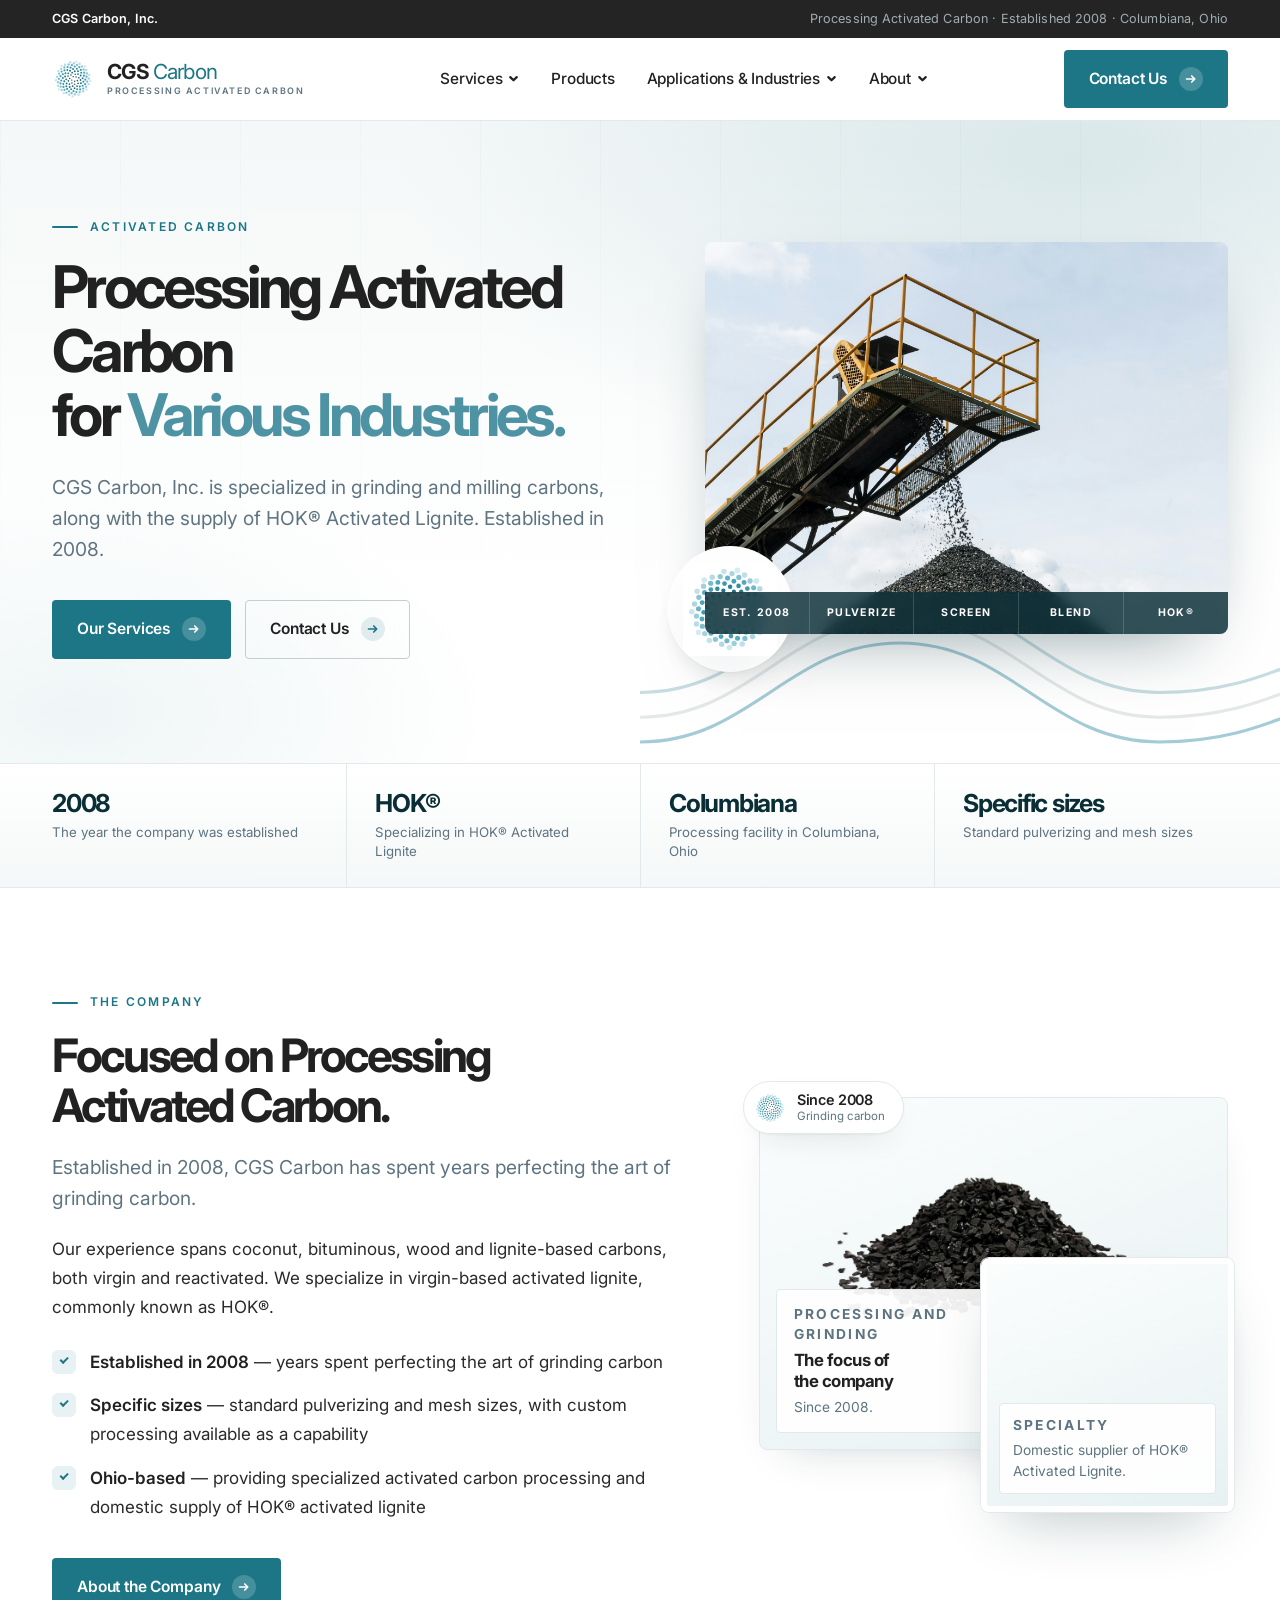
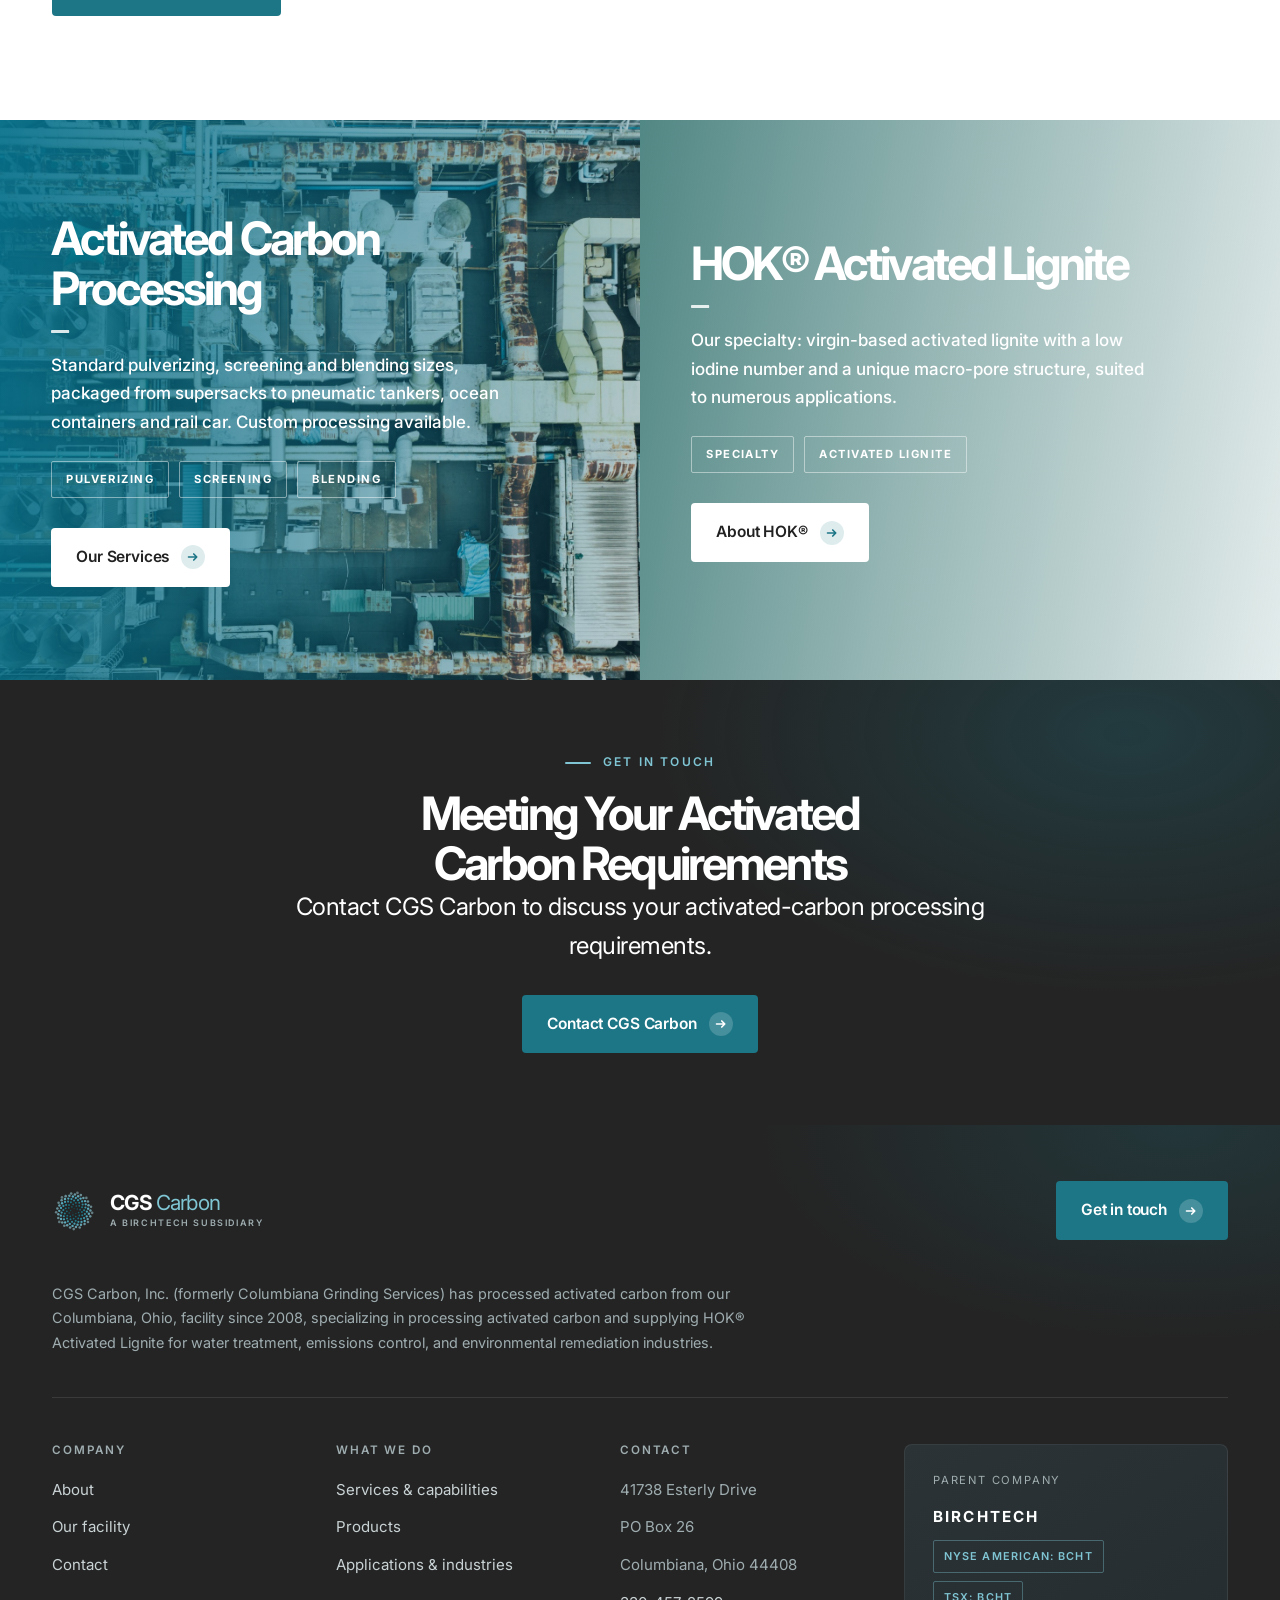
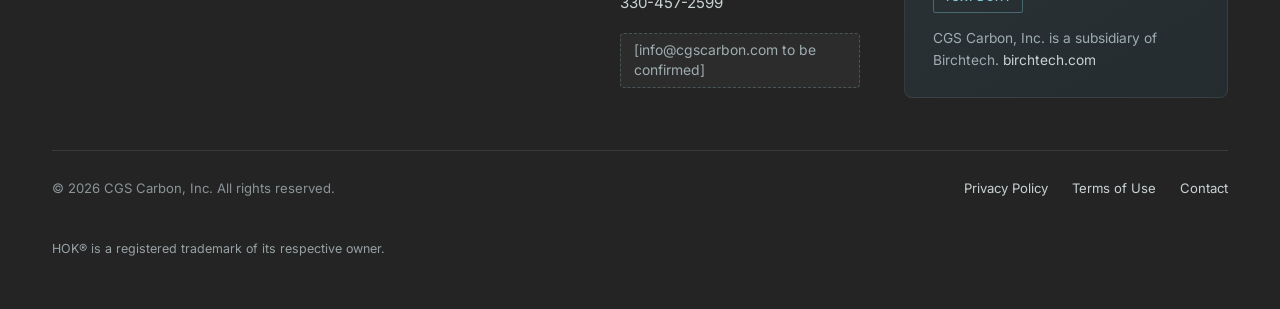
==== index.html @ 5dcc1c53 "Rebuild About statement layout; soften media scrim so photos read through" ====
<!DOCTYPE html>
<html lang="en">
<head>
<meta charset="utf-8">
<meta name="viewport" content="width=device-width, initial-scale=1">
<title>CGS Carbon, Inc. | Processing Activated Carbon for Various Industries</title>
<meta name="description" content="CGS Carbon, Inc. is specialized in grinding and milling carbons, along with the supply of HOK&reg; Activated Lignite. Established 2008, Columbiana, Ohio.">
<meta name="robots" content="index, follow">
<meta name="theme-color" content="#1D7686">
<meta property="og:site_name" content="CGS Carbon, Inc.">
<meta property="og:title" content="CGS Carbon, Inc. | Processing Activated Carbon">
<meta property="og:description" content="Specialized in grinding and milling carbons, along with the supply of HOK&reg; Activated Lignite. Established 2008.">
<meta property="og:type" content="website">
<link rel="icon" href="assets/img/favicon.svg" type="image/svg+xml">
<link rel="preconnect" href="https://fonts.googleapis.com">
<link rel="preconnect" href="https://fonts.gstatic.com" crossorigin>
<link rel="stylesheet" href="https://fonts.googleapis.com/css2?family=Inter:wght@400;500;600;700;800&display=swap">
<link rel="stylesheet" href="assets/css/global.css?v=17">
<link rel="stylesheet" href="assets/css/home.css?v=17">
<script type="application/ld+json">
{"@context":"https://schema.org","@graph":[
 {"@type":"Organization","@id":"#org","name":"CGS Carbon, Inc.",
  "description":"CGS Carbon, Inc. sizes activated carbon to specification by pulverizing, screening and blending. Established in 2008, the company specializes in HOK Activated Lignite.",
  "foundingDate":"2008",
  "parentOrganization":{"@type":"Organization","name":"Birchtech Corp.","url":"https://www.birchtech.com/"},
  "address":{"@type":"PostalAddress","streetAddress":"41738 Esterly Drive, PO Box 26","addressLocality":"Columbiana","addressRegion":"OH","postalCode":"44408","addressCountry":"US"},
  "telephone":"330-457-2599"},
 {"@type":"WebSite","@id":"#site","name":"CGS Carbon","publisher":{"@id":"#org"}}]}
</script>
</head>
<body>
<a class="skip" href="#main">Skip to main content</a>
<script src="partials/header.js?v=17"></script>
<main id="main">

<!-- ================= HERO ================= -->
<div class="hero">
  <svg class="wave" viewBox="0 0 600 200" aria-hidden="true" focusable="false">
    <path d="M0 120C90 120 120 40 210 40s120 80 210 80 120-40 180-40" fill="none"
      stroke="#1D7686" stroke-width="2.5" opacity=".55"/>
    <path d="M0 140C90 140 120 60 210 60s120 80 210 80 120-40 180-40" fill="none"
      stroke="#C4CDCF" stroke-width="2.5"/>
    <path d="M0 160C90 160 120 80 210 80s120 80 210 80 120-40 180-40" fill="none"
      stroke="#06728D" stroke-width="2.5" opacity=".8"/>
  </svg>
  <div class="wrap">
    <div>
      <p class="eyebrow">Activated Carbon</p>
      <h1>Processing Activated Carbon<br>for <span class="fade">Various Industries.</span></h1>
      <p class="lead">CGS Carbon, Inc. is specialized in grinding and milling carbons, along with the
      supply of HOK&reg; Activated Lignite. Established in 2008.</p>
      <div class="btns">
        <a class="btn btn-primary" href="services.html">Our Services<span class="ico" aria-hidden="true"><svg viewBox="0 0 16 16"><path d="M2 8h11M9 4l4 4-4 4" stroke-linecap="round" stroke-linejoin="round"/></svg></span></a>
        <a class="btn btn-outline" href="contact.html">Contact Us<span class="ico" aria-hidden="true"><svg viewBox="0 0 16 16"><path d="M2 8h11M9 4l4 4-4 4" stroke-linecap="round" stroke-linejoin="round"/></svg></span></a>
      </div>
    </div>
    <div class="hero-media">
      <img src="assets/img/about-production.jpg?v=17"
        alt="Processed activated carbon discharging from a conveyor onto a stockpile">
      <ul class="spec-bar">
        <li>Est. 2008</li><li>Pulverize</li><li>Screen</li><li>Blend</li><li>HOK&reg;</li>
      </ul>
      <div class="hero-badge"><img src="assets/img/logo-mark.svg" alt=""></div>
    </div>
  </div>
</div>

<div class="herofacts">
  <div class="wrap">
    <ul>
      <li><span class="k">2008</span><span class="v">The year the company was established</span></li>
      <li><span class="k">HOK&reg;</span><span class="v">Specializing in HOK&reg; Activated Lignite</span></li>
      <li><span class="k">Columbiana</span><span class="v">Processing facility in Columbiana, Ohio</span></li>
      <li><span class="k">Specific sizes</span><span class="v">Standard pulverizing and mesh sizes</span></li>
    </ul>
  </div>
</div>

<!-- ================= FOCUSED ON PROCESSING ================= -->
<section>
  <div class="wrap">
    <div class="split wide-left">
      <div class="reveal">
        <p class="eyebrow">The company</p>
        <h2>Focused on Processing Activated Carbon.</h2>
        <p class="lead" style="margin-top:22px">Established in 2008, CGS Carbon has spent years
        perfecting the art of grinding carbon.</p>
        <p style="margin-top:20px">Our experience spans coconut, bituminous, wood and lignite-based
        carbons, both virgin and reactivated. We specialize in virgin-based activated lignite,
        commonly known as HOK&reg;.</p>
        <ul class="checks">
          <li><strong>Established in 2008</strong> &mdash; years spent perfecting the art of grinding carbon</li>
          <li><strong>Specific sizes</strong> &mdash; standard pulverizing and mesh sizes, with custom processing available as a capability</li>
          <li><strong>Ohio-based</strong> &mdash; providing specialized activated carbon processing and domestic supply of HOK&reg; activated lignite</li>
        </ul>
        <div class="btns"><a class="btn btn-primary" href="about.html">About the Company<span class="ico" aria-hidden="true"><svg viewBox="0 0 16 16"><path d="M2 8h11M9 4l4 4-4 4" stroke-linecap="round" stroke-linejoin="round"/></svg></span></a></div>
      </div>
      <div class="reveal photo-duo">
        <figure class="media-obj on-light pd-main">
          <img loading="lazy" decoding="async" src="assets/img/hok-granules.jpg?v=17"
            alt="A pile of coarse black activated carbon granules">
          <figcaption class="mo-cap">
            <p class="mo-kicker">Processing and grinding</p>
            <h3>The focus of the company</h3>
            <p>Since 2008.</p>
          </figcaption>
        </figure>
        <figure class="media-obj on-light pd-over">
          <img loading="lazy" decoding="async" src="assets/img/hok-powder.jpg?v=17"
            alt="A cone of fine black activated carbon powder">
          <figcaption class="mo-cap">
            <p class="mo-kicker">Specialty</p>
            <p>Domestic supplier of HOK&reg; Activated Lignite.</p>
          </figcaption>
        </figure>
        <div class="pd-chip"><img src="assets/img/logo-mark.svg" alt="">
          <div><strong>Since 2008</strong><span>Grinding carbon</span></div>
        </div>
      </div>
    </div>
  </div>
</section>

<!-- ================= FEATURE PANELS ================= -->
<div class="panels">
  <a class="panel panel-water" href="services.html">
    <img loading="lazy" decoding="async" src="assets/img/ind-hero.jpg?v=17" alt="Aerial view of an industrial processing facility">
    <div class="panel-inner">
      <h2>Activated Carbon Processing</h2>
      <p>Standard pulverizing, screening and blending sizes, packaged from supersacks to pneumatic
      tankers, ocean containers and rail car. Custom processing available.</p>
      <ul class="pills">
        <li class="pill">Pulverizing</li>
        <li class="pill">Screening</li>
        <li class="pill">Blending</li>
      </ul>
      <div class="btns"><span class="btn btn-light">Our Services<span class="ico" aria-hidden="true"><svg viewBox="0 0 16 16"><path d="M2 8h11M9 4l4 4-4 4" stroke-linecap="round" stroke-linejoin="round"/></svg></span></span></div>
    </div>
  </a>
  <a class="panel panel-gas" href="hok-activated-lignite.html">
    <img loading="lazy" decoding="async" src="assets/img/app-adsorptive.jpg?v=17" alt="Industrial process vessels and pipework">
    <div class="panel-inner">
      <h2>HOK&reg; Activated Lignite</h2>
      <p>Our specialty: virgin-based activated lignite with a low iodine number and a unique macro-pore
      structure, suited to numerous applications.</p>
      <ul class="pills">
        <li class="pill">Specialty</li>
        <li class="pill">Activated lignite</li>
      </ul>
      <div class="btns"><span class="btn btn-light">About HOK&reg;<span class="ico" aria-hidden="true"><svg viewBox="0 0 16 16"><path d="M2 8h11M9 4l4 4-4 4" stroke-linecap="round" stroke-linejoin="round"/></svg></span></span></div>
    </div>
  </a>
</div>

<!-- ================= CTA BAND ================= -->
<section class="bg-dark tight">
  <div class="wrap">
    <div class="cta-band reveal">
      <p class="eyebrow">Get in touch</p>
      <h2>Meeting Your Activated Carbon Requirements</h2>
      <p class="lead">Contact CGS Carbon to discuss your activated-carbon processing
      requirements.</p>
      <div class="btns">
        <a class="btn btn-primary" href="contact.html">Contact CGS Carbon<span class="ico" aria-hidden="true"><svg viewBox="0 0 16 16"><path d="M2 8h11M9 4l4 4-4 4" stroke-linecap="round" stroke-linejoin="round"/></svg></span></a>
      </div>
    </div>
  </div>
</section>

</main>
<script src="partials/footer.js?v=17"></script>
<script src="assets/js/main.js?v=17" defer></script>
</body>
</html>
---- assets/css/global.css ----
/* ============================================================
   CGS Carbon — global design system
   Shared by every page: tokens, reset, layout, type, buttons,
   header, footer, and reusable section components.
   Brand family: Birchtech (parent) — teal #1D7686 on white,
   Inter display type with tight tracking, charcoal footer.
   ============================================================ */
:root{
  --teal:#1D7686;        /* primary brand teal (Birchtech) */
  --teal-deep:#06728D;   /* links, secondary actions */
  --teal-dark:#155C69;   /* hover / pressed */
  --teal-ink:#0A2E36;    /* deepest teal, duotone shadow */
  --teal-pale:#DFF0F3;   /* tint background */
  --ink:#212121;         /* headings */
  --body:#2A2A2A;        /* body copy */
  --slate:#5E7480;       /* secondary copy */
  --silver:#9FADB0;      /* tertiary / on-dark secondary */
  --line:#E3E9EA;
  --soft:#F4F4F4;
  --tint:#F5F8F8;
  --dark:#242424;        /* footer */
  --dark-2:#2C3336;
  --white:#FFFFFF;
  --maxw:1240px;
  --gut:32px;
  --r:4px;               /* Birchtech uses restrained radii */
  --r-lg:8px;
  --shadow:0 1px 2px rgba(33,33,33,.04),0 12px 34px -18px rgba(33,33,33,.22);
  --ease:cubic-bezier(.22,.61,.36,1);
}
*,*::before,*::after{box-sizing:border-box}
html{-webkit-text-size-adjust:100%;scroll-behavior:smooth}
body{margin:0;overflow-x:hidden;font-family:Inter,system-ui,-apple-system,"Segoe UI",Roboto,sans-serif;
  font-size:17px;line-height:1.7;color:var(--body);background:var(--white);
  -webkit-font-smoothing:antialiased;text-rendering:optimizeLegibility}
h1,h2,h3,h4,h5{margin:0;color:var(--ink);font-weight:700;line-height:1.08;
  letter-spacing:-.055em;text-wrap:balance}
h1{font-size:clamp(2.5rem,4.6vw,3.9rem);letter-spacing:-.062em}
h2{font-size:clamp(2rem,3.6vw,3rem);letter-spacing:-.062em}
h3{font-size:1.3rem;letter-spacing:-.03em;line-height:1.25}
h4{font-size:1.02rem;letter-spacing:-.02em}
p{margin:0 0 1.1em}
p:last-child{margin-bottom:0}
a{color:var(--teal-deep);text-decoration:none}
a:hover{text-decoration:underline}
img,svg,video{max-width:100%;display:block}
ul,ol{margin:0 0 1.1em;padding-left:1.15em}
li{margin-bottom:.5em}
strong{color:var(--ink);font-weight:600}
hr{border:0;border-top:1px solid var(--line);margin:0}
::selection{background:var(--teal);color:#fff}
:focus-visible{outline:3px solid var(--teal-deep);outline-offset:3px;border-radius:2px}
[id]{scroll-margin-top:118px}

/* ---------- layout ---------- */
.wrap{max-width:var(--maxw);margin:0 auto;padding:0 var(--gut)}
.wrap-narrow{max-width:820px;margin:0 auto;padding:0 var(--gut)}
section{padding:104px 0}
section.tight{padding:72px 0}
.bg-soft{background:var(--soft)}
.bg-tint{background:var(--tint)}
.bg-dark{background:var(--dark);color:var(--silver)}
.bg-dark h1,.bg-dark h2,.bg-dark h3,.bg-dark h4{color:#fff}
.bg-dark a:not(.btn){color:#7FC5D3}
.grid{display:grid;gap:28px}
.g2{grid-template-columns:repeat(2,1fr)}
.g3{grid-template-columns:repeat(3,1fr)}
.g4{grid-template-columns:repeat(4,1fr)}
.split{display:grid;grid-template-columns:1fr 1fr;gap:72px;align-items:center}
.split.wide-left{grid-template-columns:1.15fr .85fr}
.split.wide-right{grid-template-columns:.85fr 1.15fr}
.stack-16>*+*{margin-top:16px}
.stack-24>*+*{margin-top:24px}
.stack-32>*+*{margin-top:32px}

/* ---------- type helpers ---------- */
.eyebrow{font-size:.75rem;font-weight:600;letter-spacing:.185em;text-transform:uppercase;
  color:var(--teal);margin:0 0 18px}
.bg-dark .eyebrow{color:#7FC5D3}
.lead{font-size:clamp(1.08rem,1.5vw,1.28rem);line-height:1.6;color:var(--slate)}
.bg-dark .lead{color:var(--silver)}
.measure{max-width:62ch}
.section-head{max-width:760px;margin-bottom:52px}
.section-head .lead{margin-top:20px}
.tone{color:var(--teal)}
.small{font-size:.9rem}
.note{font-size:.85rem;color:var(--slate);line-height:1.6}
.center{text-align:center}
.center .section-head{margin-left:auto;margin-right:auto}
.sr-only{position:absolute;width:1px;height:1px;padding:0;margin:-1px;overflow:hidden;
  clip:rect(0 0 0 0);clip-path:inset(50%);white-space:nowrap;border:0}

/* ---------- buttons ---------- */
.btn{display:inline-flex;align-items:center;gap:12px;font-weight:600;font-size:.97rem;
  letter-spacing:-.01em;padding:15px 24px;border-radius:var(--r);border:1.5px solid transparent;
  cursor:pointer;transition:background .18s var(--ease),color .18s var(--ease),
  border-color .18s var(--ease),transform .18s var(--ease);text-decoration:none;font-family:inherit}
.btn:hover{text-decoration:none;transform:translateY(-1px)}
.btn .ico{display:grid;place-items:center;width:24px;height:24px;border-radius:50%;
  background:rgba(255,255,255,.18);flex:none;transition:transform .18s var(--ease)}
.btn:hover .ico{transform:translateX(3px)}
.btn .ico svg{width:12px;height:12px;stroke:currentColor;stroke-width:2.2;fill:none}
.btn-primary{background:var(--teal);color:#fff}
.btn-primary:hover{background:var(--teal-dark)}
.btn-outline{border-color:#C4CDCF;color:var(--ink);background:transparent}
.btn-outline .ico{background:rgba(29,118,134,.12);color:var(--teal)}
.btn-outline:hover{border-color:var(--teal);color:var(--teal-dark)}
.btn-light{background:#fff;color:var(--ink)}
.btn-light .ico{background:rgba(29,118,134,.14);color:var(--teal)}
.btn-ghost-light{border-color:rgba(255,255,255,.4);color:#fff}
.btn-ghost-light .ico{background:rgba(255,255,255,.16)}
.btn-ghost-light:hover{border-color:#fff;background:rgba(255,255,255,.08)}
.btns{display:flex;flex-wrap:wrap;gap:14px;margin-top:36px}
.arrow-link{display:inline-flex;align-items:center;gap:8px;font-weight:600;font-size:.94rem;
  color:var(--teal-deep);letter-spacing:-.01em}
.arrow-link svg{width:15px;height:15px;stroke:currentColor;stroke-width:2.2;fill:none;
  transition:transform .18s var(--ease)}
.arrow-link:hover{text-decoration:none;color:var(--teal-dark)}
.arrow-link:hover svg{transform:translateX(4px)}

/* ---------- pills / tags ---------- */
.pills{display:flex;flex-wrap:wrap;gap:10px;margin-top:26px;padding:0;list-style:none}
.pill{font-size:.7rem;font-weight:600;letter-spacing:.13em;text-transform:uppercase;
  padding:8px 14px;border:1px solid rgba(255,255,255,.55);border-radius:2px;color:#fff;margin:0}
.pill-ink{border-color:#C4CDCF;color:var(--slate)}

/* ---------- skip link ---------- */
.skip{position:absolute;left:0;top:0;z-index:999;background:var(--teal);color:#fff;
  padding:14px 22px;font-weight:600;border-radius:0 0 var(--r) 0;
  transform:translateY(-120%);transition:transform .15s var(--ease)}
.skip:focus{transform:none}

/* ---------- header ---------- */
.topbar{background:var(--dark);color:var(--silver);font-size:.79rem;letter-spacing:.01em}
.topbar .wrap{display:flex;justify-content:space-between;align-items:center;gap:20px;
  min-height:38px;padding-top:8px;padding-bottom:8px}
.topbar strong{color:#fff;font-weight:600}
.topbar a{color:#7FC5D3}
.site-header{position:sticky;top:0;z-index:120;background:rgba(255,255,255,.94);
  backdrop-filter:saturate(180%) blur(12px);border-bottom:1px solid var(--line)}
.hdr{display:flex;align-items:center;justify-content:space-between;gap:24px;min-height:82px}
.brand{display:flex;align-items:center;gap:13px;text-decoration:none;flex:none}
.brand:hover{text-decoration:none}
.brand img,.brand svg{width:42px;height:42px}
.brand-txt{display:flex;flex-direction:column;line-height:1}
.brand-name{font-size:1.3rem;font-weight:700;color:var(--ink);letter-spacing:-.045em}
.brand-name span{font-weight:400;color:var(--teal)}
.brand-sub{font-size:.56rem;font-weight:600;letter-spacing:.18em;text-transform:uppercase;
  color:var(--slate);margin-top:5px}
.nav{display:flex;align-items:center;gap:6px}
.nav>ul{display:flex;align-items:center;gap:4px;list-style:none;margin:0;padding:0}
.nav>ul>li{margin:0;position:relative}
.navlink{display:inline-flex;align-items:center;gap:6px;padding:11px 14px;border-radius:var(--r);
  color:var(--ink);font-size:.96rem;font-weight:500;letter-spacing:-.015em;background:none;
  border:0;font-family:inherit;cursor:pointer}
.navlink:hover{text-decoration:none;color:var(--teal-dark);background:var(--tint)}
.navlink[aria-current="page"],.navlink.is-active{color:var(--teal);font-weight:600}
.navlink .chev{width:11px;height:11px;stroke:currentColor;stroke-width:2.4;fill:none;
  transition:transform .2s var(--ease)}
.navlink[aria-expanded="true"] .chev{transform:rotate(180deg)}
.mega{position:absolute;top:calc(100% + 10px);left:50%;transform:translateX(-50%) translateY(-6px);
  min-width:330px;background:#fff;border:1px solid var(--line);border-radius:var(--r-lg);
  box-shadow:var(--shadow);padding:10px;list-style:none;margin:0;opacity:0;visibility:hidden;
  transition:opacity .18s var(--ease),transform .18s var(--ease),visibility .18s}
.nav li.open .mega{opacity:1;visibility:visible;transform:translateX(-50%) translateY(0)}
.mega li{margin:0}
.mega a{display:block;padding:13px 15px;border-radius:var(--r);color:var(--ink);text-decoration:none}
.mega a:hover{background:var(--tint);text-decoration:none}
.mega .mt{display:block;font-weight:600;font-size:.95rem;letter-spacing:-.02em;color:var(--ink)}
.mega .md{display:block;font-size:.82rem;color:var(--slate);line-height:1.45;margin-top:3px}
.mega a:hover .mt{color:var(--teal-dark)}
.hdr-cta{flex:none}
.nav .mob-cta{display:none}
.burger{display:none;width:46px;height:46px;border:1px solid var(--line);background:#fff;
  border-radius:var(--r);cursor:pointer;padding:0;place-items:center;
  position:relative;z-index:130}
.burger span{display:block;width:20px;height:2px;background:var(--ink);margin:4px auto;
  transition:transform .2s var(--ease),opacity .2s var(--ease)}
.burger[aria-expanded="true"] span:nth-child(1){transform:translateY(15px) rotate(45deg)}
.burger[aria-expanded="true"] span:nth-child(2){opacity:0}
.burger[aria-expanded="true"] span:nth-child(3){transform:translateY(-15px) rotate(-45deg)}

/* ---------- page hero (interior) ---------- */
.page-hero{position:relative;padding:88px 0 72px;background:
  linear-gradient(180deg,var(--tint),#fff);border-bottom:1px solid var(--line)}
.page-hero .lead{margin-top:22px;max-width:62ch}
.page-hero.on-photo{border-bottom:0;padding:132px 0 108px;overflow:hidden;
  background-color:var(--teal-ink);background-size:cover;background-position:center center;
  background-repeat:no-repeat}
.page-hero.on-photo::after{content:"";position:absolute;inset:0;
  background:linear-gradient(100deg,rgba(10,46,54,.94) 6%,rgba(10,46,54,.74) 56%,rgba(10,46,54,.52))}
.page-hero.on-photo .wrap{position:relative;z-index:1}
.page-hero.on-photo h1,.page-hero.on-photo .eyebrow{color:#fff}
.page-hero.on-photo .eyebrow{color:#8FD3DF}
.page-hero.on-photo .lead{color:#D7E7EA}
.crumbs{display:flex;flex-wrap:wrap;gap:8px;font-size:.82rem;color:var(--slate);
  margin-bottom:22px;list-style:none;padding:0}
.crumbs li{margin:0}
.crumbs a{color:var(--slate)}
.crumbs li+li::before{content:"/";margin-right:8px;color:var(--silver)}
.on-photo .crumbs,.on-photo .crumbs a{color:#B9D6DC}

/* ---------- cards ---------- */
.card{background:#fff;border:1px solid var(--line);border-radius:var(--r-lg);padding:34px 30px;
  display:flex;flex-direction:column;transition:border-color .2s var(--ease),
  box-shadow .2s var(--ease),transform .2s var(--ease)}
.card:hover{border-color:#C9D6D8;box-shadow:var(--shadow);transform:translateY(-3px)}
.card h3{margin-bottom:12px}
.card p{font-size:.96rem;color:var(--slate)}
.card .arrow-link{margin-top:auto;padding-top:20px}
.card-num{font-size:.76rem;font-weight:600;letter-spacing:.16em;color:var(--teal);
  margin-bottom:16px;text-transform:uppercase}
.icon{width:30px;height:30px;stroke:var(--teal);stroke-width:1.6;fill:none;margin-bottom:22px}
.card-teal{background:linear-gradient(135deg,var(--teal) 0%,var(--teal-deep) 100%);
  border-color:transparent;color:#EAF6F8}
.card-teal h3{color:#fff}
.card-teal p{color:#D8EDF1}
.card-teal .arrow-link{color:#fff}
.card-teal .icon{stroke:#fff}
.card-dark{background:var(--dark);border-color:var(--dark);color:var(--silver)}
.card-dark h3{color:#fff}
.card-dark p{color:var(--silver)}
.card-dark .arrow-link{color:#7FC5D3}
.card-photo{padding:0;overflow:hidden}
.card-photo img{width:100%;aspect-ratio:4/3;object-fit:cover}
.card-photo .cb{padding:28px 26px 30px;display:flex;flex-direction:column;flex:1}

/* ---------- editorial media (image sections) ---------- */
.media-frame{position:relative}
.media-frame::before{content:"";position:absolute;top:28px;left:28px;right:-16px;bottom:-16px;
  background:var(--teal-pale);border-radius:var(--r-lg);z-index:0}
.media-frame.flip::before{left:-16px;right:28px}
.media-frame>.media-obj{position:relative;z-index:1}
.media-obj{position:relative;margin:0;border-radius:var(--r-lg);overflow:hidden;isolation:isolate;
  box-shadow:0 24px 60px -30px rgba(10,46,54,.45)}
.media-obj img{width:100%;aspect-ratio:4/3;object-fit:cover;transition:transform .6s var(--ease)}
.media-obj:hover img{transform:scale(1.04)}
/* The scrim only needs to carry the caption. Starting it lower and easing it
   in leaves the photograph itself readable instead of half-covered. */
.media-obj::after{content:"";position:absolute;inset:0;z-index:1;
  background:linear-gradient(180deg,rgba(10,46,54,0) 46%,rgba(10,46,54,.34) 66%,
  rgba(10,46,54,.72) 84%,rgba(10,46,54,.9) 100%)}
.mo-cap{position:absolute;left:0;right:0;bottom:0;z-index:2;padding:24px 26px}
.mo-kicker{font-size:.66rem;font-weight:700;letter-spacing:.17em;text-transform:uppercase;
  color:#8FD3DF;margin:0 0 7px}
.mo-cap h3{color:#fff;font-size:1.15rem;margin:0 0 5px}
.mo-cap p{color:#D7E7EA;font-size:.86rem;line-height:1.5;margin:0}
.mo-num{position:absolute;top:18px;left:18px;z-index:2;font-size:.75rem;font-weight:700;
  letter-spacing:.14em;color:var(--teal-ink);background:rgba(255,255,255,.93);
  border-radius:999px;padding:8px 15px}

/* light variant — product shots photographed on white.
   The product floats on a tinted ground (multiply blends the shot's white
   background away) and the caption sits in its own small panel, so no dark
   gradient washes out the material. */
.media-obj.on-light{border:1px solid var(--line);
  background:linear-gradient(158deg,#FBFDFD 0%,#E7F1F2 100%);
  box-shadow:0 18px 44px -26px rgba(10,46,54,.24)}
.media-obj.on-light img{object-fit:contain;padding:34px 30px 78px;mix-blend-mode:multiply}
.media-obj.on-light::after{content:none}
.media-obj.on-light .mo-cap{left:16px;right:16px;bottom:16px;padding:14px 17px;
  background:rgba(255,255,255,.93);border:1px solid var(--line);border-radius:var(--r)}
.media-obj.on-light .mo-kicker{color:var(--teal);margin-bottom:5px}
.media-obj.on-light .mo-cap h3{color:var(--ink);font-size:1.05rem}
.media-obj.on-light .mo-cap p{color:var(--slate)}
.media-obj.on-light .mo-num{background:var(--teal);color:#fff}

/* stacked two-photo collage */
.photo-duo{position:relative;padding:0 0 62px}
.photo-duo .pd-main .mo-cap{padding-right:46%}
.photo-duo .pd-over{position:absolute;right:-6px;bottom:0;width:54%;border:6px solid #fff;
  box-shadow:0 26px 60px -26px rgba(10,46,54,.55)}
.photo-duo .pd-over.on-light{border-color:#fff;
  box-shadow:0 0 0 1px var(--line),0 26px 60px -26px rgba(10,46,54,.32)}
/* the on-light caption is a self-contained panel, so drop the gradient-era insets.
   It stops short of the overlapping card rather than running underneath it. */
.photo-duo .pd-main.on-light .mo-cap{padding:14px 17px;right:48%}
.photo-duo .pd-over.on-light img{padding:22px 20px 58px}
.photo-duo .pd-over.on-light .mo-cap{padding:11px 13px;left:12px;right:12px;bottom:12px}
.photo-duo .pd-over img{aspect-ratio:1/1}
.photo-duo .pd-over .mo-cap{padding:16px 18px}
.pd-chip{position:absolute;top:-16px;left:-16px;z-index:3;display:flex;align-items:center;gap:11px;
  background:#fff;border:1px solid var(--line);border-radius:999px;padding:9px 18px 9px 10px;
  box-shadow:var(--shadow)}
.pd-chip img{width:32px;height:32px}
.pd-chip strong{display:block;font-size:.9rem;color:var(--ink);letter-spacing:-.02em;line-height:1.25}
.pd-chip span{display:block;font-size:.72rem;color:var(--slate);line-height:1.3}
@media(max-width:900px){
  .media-frame::before{top:18px;left:18px;right:-10px;bottom:-10px}
  .media-frame.flip::before{left:-10px;right:18px}
}
@media(max-width:620px){
  .photo-duo{padding:0}
  .photo-duo .pd-main .mo-cap{padding-right:26px}
  .photo-duo .pd-main.on-light .mo-cap{right:16px;padding:14px 17px}
  .photo-duo .pd-over{position:static;width:100%;margin-top:18px;border:0}
  .photo-duo .pd-over img{aspect-ratio:4/3}
  .pd-chip{top:14px;left:14px}
}

/* ---------- feature list ---------- */
.checks{list-style:none;padding:0;margin:26px 0 0}
.checks li{position:relative;padding-left:34px;margin-bottom:15px;color:var(--body)}
.checks li::before{content:"";position:absolute;left:0;top:4px;width:20px;height:20px;
  border-radius:50%;background:rgba(29,118,134,.12)}
.checks li::after{content:"";position:absolute;left:6px;top:9.5px;width:8px;height:4.5px;
  border-left:2px solid var(--teal);border-bottom:2px solid var(--teal);transform:rotate(-45deg)}
.bg-dark .checks li{color:var(--silver)}
.bg-dark .checks li::before{background:rgba(127,197,211,.16)}
.bg-dark .checks li::after{border-color:#7FC5D3}

/* ---------- steps ---------- */
.steps{counter-reset:s;list-style:none;padding:0;margin:0;display:grid;gap:0}
.steps li{counter-increment:s;position:relative;padding:30px 0 30px 74px;
  border-top:1px solid var(--line);margin:0}
.steps li:last-child{border-bottom:1px solid var(--line)}
.steps li::before{content:"0" counter(s);position:absolute;left:0;top:30px;font-size:.85rem;
  font-weight:600;letter-spacing:.1em;color:var(--teal);border:1px solid rgba(29,118,134,.3);
  border-radius:50%;width:46px;height:46px;display:grid;place-items:center}
.steps h3{margin-bottom:8px}
.steps p{color:var(--slate);font-size:.97rem;max-width:70ch}

/* ---------- table ---------- */
.tablewrap{overflow-x:auto;border:1px solid var(--line);border-radius:var(--r-lg);background:#fff}
table{width:100%;border-collapse:collapse;font-size:.95rem;min-width:640px}
caption{text-align:left;padding:20px 24px 0;font-size:.85rem;color:var(--slate)}
th{text-align:left;font-size:.72rem;font-weight:600;letter-spacing:.14em;text-transform:uppercase;
  color:var(--slate);padding:18px 24px;border-bottom:1px solid var(--line);background:var(--tint)}
td{padding:18px 24px;border-bottom:1px solid var(--line);color:var(--slate);vertical-align:top}
tbody tr:last-child td{border-bottom:0}
td strong{color:var(--ink)}
tbody tr:hover td{background:#FAFCFC}
.num{font-variant-numeric:tabular-nums;white-space:nowrap}

/* ---------- stats ---------- */
.stats{display:grid;grid-template-columns:repeat(4,1fr);gap:0;border:1px solid var(--line);
  border-radius:var(--r-lg);overflow:hidden;background:#fff}
.stat{padding:36px 30px;border-left:1px solid var(--line)}
.stat:first-child{border-left:0}
.stat .k{font-size:2.1rem;font-weight:700;color:var(--ink);letter-spacing:-.055em;line-height:1}
.stat .v{font-size:.88rem;color:var(--slate);margin-top:10px;line-height:1.5}
.bg-dark .stats{background:var(--dark-2);border-color:#3A4448}
.bg-dark .stat{border-color:#3A4448}
.bg-dark .stat .k{color:#fff}
.bg-dark .stat .v{color:var(--silver)}

/* ---------- placeholders (unpublished facts) ---------- */
.ph{display:inline-block;border:1.5px dashed #B6C4C7;border-radius:var(--r);padding:7px 13px;
  color:var(--slate);font-size:.87rem;background:var(--tint);line-height:1.4}
.bg-dark .ph,.site-footer .ph{border-color:#4A5559;background:rgba(255,255,255,.04);
  color:var(--silver)}

/* ---------- to-be-confirmed notice ----------
   Marks copy that is deliberately withheld until the client verifies it,
   so an unconfirmed claim is never published as an established fact. */
.confirm-note{margin-top:34px;border:1.5px dashed #B6C4C7;border-radius:var(--r-lg);
  background:#fff;padding:34px 32px}
.confirm-note h3{margin-bottom:12px}
.confirm-note p{color:var(--slate);font-size:.96rem;max-width:78ch}
.confirm-note p+p{margin-top:14px}
.confirm-note .btns{margin-top:26px}
@media(max-width:620px){.confirm-note{padding:26px 22px}}

/* ---------- footer ---------- */
.site-footer{background:var(--dark);color:var(--silver);font-size:.94rem}
.site-footer a:not(.btn){color:#C9D2D4;text-decoration:none}
.site-footer a:not(.btn):hover{color:#fff;text-decoration:underline}
.f-top{display:flex;justify-content:space-between;align-items:center;gap:32px;
  padding:56px 0 42px;flex-wrap:wrap}
.f-brand{display:flex;align-items:center;gap:14px}
.f-brand img,.f-brand svg{width:44px;height:44px}
.f-brand .brand-name{color:#fff}
.f-brand .brand-name span{color:#7FC5D3}
.f-brand .brand-sub{color:var(--silver)}
.f-cols{display:grid;grid-template-columns:1fr 1fr 1fr 1.35fr;gap:44px;
  padding:46px 0 52px;border-top:1px solid #3A3A3A}
.f-cols h2{font-size:.73rem;font-weight:600;letter-spacing:.16em;text-transform:uppercase;
  color:var(--silver);margin-bottom:20px}
.f-cols ul{list-style:none;margin:0;padding:0}
.f-cols li{margin-bottom:12px}
.f-parent{background:var(--dark-2);border-radius:var(--r-lg);padding:26px 28px}
.f-parent .lbl{font-size:.7rem;letter-spacing:.16em;text-transform:uppercase;color:var(--silver);
  margin-bottom:14px}
.f-parent img{height:26px;width:auto;margin-bottom:14px}
.f-parent p{font-size:.86rem;line-height:1.6;color:var(--silver);margin:0}
.f-contact{margin-top:18px;display:grid;gap:9px}
.f-bottom{border-top:1px solid #3A3A3A;padding:26px 0 40px;display:flex;justify-content:space-between;
  gap:22px;flex-wrap:wrap;font-size:.82rem;color:#8A9497}
.f-bottom ul{display:flex;gap:24px;list-style:none;margin:0;padding:0;flex-wrap:wrap}
.f-bottom li{margin:0}
.f-legal{padding:0 0 40px;font-size:.78rem;color:#98A2A5;line-height:1.65;max-width:none}
.f-legal p{margin-bottom:9px}

/* ============================================================
   MOTION
   Scroll reveals, entrance choreography and interaction motion.
   All of it is switched off wholesale under prefers-reduced-motion
   at the bottom of this file.
   ============================================================ */

/* ---------- page load + scroll progress ---------- */
main{animation:pageIn .55s var(--ease) both}
@keyframes pageIn{from{opacity:0}to{opacity:1}}

.scroll-progress{position:fixed;top:0;left:0;height:3px;width:0;z-index:200;
  background:linear-gradient(90deg,var(--teal),var(--teal-deep));
  transition:width .12s linear;pointer-events:none}

/* ---------- base scroll reveal ---------- */
.reveal{opacity:0;transform:translateY(22px);
  transition:opacity .7s var(--ease),transform .7s var(--ease);
  transition-delay:var(--rd,0ms)}
.reveal.in{opacity:1;transform:none}
.reveal-left{transform:translateX(-30px)}
.reveal-right{transform:translateX(30px)}
.reveal-scale{transform:scale(.94)}

/* list items inside a revealed block arrive in sequence, not together */
.reveal .checks li,.reveal .steps li{opacity:0;transform:translateY(14px);
  transition:opacity .55s var(--ease),transform .55s var(--ease)}
.reveal.in .checks li,.reveal.in .steps li{opacity:1;transform:none}
.reveal.in .checks li:nth-child(1),.reveal.in .steps li:nth-child(1){transition-delay:.10s}
.reveal.in .checks li:nth-child(2),.reveal.in .steps li:nth-child(2){transition-delay:.18s}
.reveal.in .checks li:nth-child(3),.reveal.in .steps li:nth-child(3){transition-delay:.26s}
.reveal.in .checks li:nth-child(4),.reveal.in .steps li:nth-child(4){transition-delay:.34s}
.reveal.in .checks li:nth-child(5),.reveal.in .steps li:nth-child(5){transition-delay:.42s}
.reveal.in .checks li:nth-child(6),.reveal.in .steps li:nth-child(6){transition-delay:.50s}

/* ---------- hero entrance ----------
   Driven by CSS animations with fill-mode both, so a JS failure can never
   leave the hero stuck invisible. */
.hero .eyebrow{animation:riseIn .8s var(--ease) .05s both}
.hero h1{animation:riseIn .85s var(--ease) .13s both}
.hero .lead{animation:riseIn .85s var(--ease) .23s both}
.hero .btns{animation:riseIn .85s var(--ease) .33s both}
.hero-media{animation:mediaIn 1s var(--ease) .2s both}
.hero-badge{animation:popIn .6s var(--ease) .9s both}
.hero .wave{animation:waveIn 1.4s var(--ease) .5s both}
.herofacts li{animation:riseIn .7s var(--ease) both}
.herofacts li:nth-child(1){animation-delay:.50s}
.herofacts li:nth-child(2){animation-delay:.58s}
.herofacts li:nth-child(3){animation-delay:.66s}
.herofacts li:nth-child(4){animation-delay:.74s}

.page-hero .crumbs{animation:riseIn .7s var(--ease) .05s both}
.page-hero .eyebrow{animation:riseIn .7s var(--ease) .12s both}
.page-hero h1{animation:riseIn .8s var(--ease) .20s both}
.page-hero .lead{animation:riseIn .8s var(--ease) .30s both}

@keyframes riseIn{from{opacity:0;transform:translateY(26px)}to{opacity:1;transform:none}}
@keyframes mediaIn{from{opacity:0;transform:translateY(30px) scale(.97)}to{opacity:1;transform:none}}
@keyframes popIn{from{opacity:0;transform:scale(.6)}to{opacity:1;transform:none}}
@keyframes waveIn{from{opacity:0}to{opacity:.45}}

/* ---------- media reveal ----------
   The photo wipes up out of its frame while the teal accent panel settles
   in behind it, so the two layers read as one movement. */
.media-frame.reveal .media-obj{clip-path:inset(0 0 100% 0);
  transition:clip-path .9s var(--ease) .12s}
.media-frame.reveal.in .media-obj{clip-path:inset(0 0 0 0)}
.media-frame.reveal::before{opacity:0;transform:scale(.9);transform-origin:100% 100%;
  transition:opacity .8s var(--ease) .2s,transform .8s var(--ease) .2s}
.media-frame.reveal.in::before{opacity:1;transform:none}
.media-frame.flip.reveal::before{transform-origin:0 100%}

/* the overlapping card and its chip follow the main photo in */
.photo-duo.reveal .pd-over{opacity:0;transform:translate(20px,20px) scale(.95);
  transition:opacity .7s var(--ease) .3s,transform .7s var(--ease) .3s}
.photo-duo.reveal.in .pd-over{opacity:1;transform:none}
.photo-duo.reveal .pd-chip{opacity:0;transform:translateY(-12px) scale(.88);
  transition:opacity .5s var(--ease) .5s,transform .5s var(--ease) .5s}
.photo-duo.reveal.in .pd-chip{opacity:1;transform:none}

/* ---------- header ---------- */
.site-header{transition:box-shadow .3s var(--ease),background .3s var(--ease)}
.site-header.scrolled{box-shadow:0 10px 30px -22px rgba(10,46,54,.5)}
.site-header.scrolled .hdr{min-height:68px}
.hdr{transition:min-height .3s var(--ease)}
.navlink{position:relative}
.navlink::after{content:"";position:absolute;left:14px;right:14px;bottom:5px;height:2px;
  background:var(--teal);border-radius:2px;transform:scaleX(0);transform-origin:left;
  transition:transform .28s var(--ease)}
.navlink:hover::after,.navlink.is-active::after{transform:scaleX(1)}
.brand img{transition:transform .5s var(--ease)}
.brand:hover img{transform:rotate(35deg)}

/* ---------- buttons: a light sweeps across on hover ---------- */
.btn{position:relative;overflow:hidden}
.btn>*{position:relative;z-index:1}
.btn::before{content:"";position:absolute;inset:0;z-index:0;
  background:linear-gradient(120deg,transparent 32%,rgba(255,255,255,.28) 50%,transparent 68%);
  transform:translateX(-130%);transition:transform .65s var(--ease)}
.btn:hover::before{transform:translateX(130%)}
.btn-light::before,.btn-outline::before{
  background:linear-gradient(120deg,transparent 32%,rgba(29,118,134,.14) 50%,transparent 68%)}

/* ---------- cards ---------- */
.card:hover{transform:translateY(-5px)}
.card .icon{transition:transform .3s var(--ease)}
.card:hover .icon{transform:translateY(-3px) scale(1.08)}
.card-num,.kind,.duty{transition:letter-spacing .3s var(--ease)}
.card:hover .card-num,.card:hover .kind,.card:hover .duty{letter-spacing:.2em}

/* ---------- accordion ---------- */
.acc details[open] .ab{animation:accIn .35s var(--ease) both}
@keyframes accIn{from{opacity:0;transform:translateY(-8px)}to{opacity:1;transform:none}}

/* ---------- smaller interactions ---------- */
.pill{transition:background .25s var(--ease),border-color .25s var(--ease)}
.panel:hover .pill{background:rgba(255,255,255,.12)}
.glossary div,.stat{transition:background .25s var(--ease)}
.glossary div:hover,.stat:hover{background:var(--tint)}
.f-cols a{display:inline-block;transition:transform .25s var(--ease)}
.f-cols a:hover{transform:translateX(4px)}
.jumpnav a{transition:background .25s var(--ease),color .25s var(--ease)}

@media(max-width:900px){
  .navlink::after{display:none}
  .site-header.scrolled .hdr{min-height:64px}
}

/* ---------- responsive ---------- */
@media(max-width:1080px){
  .f-cols{grid-template-columns:1fr 1fr;gap:36px}
  .split{gap:48px}
}
@media(max-width:900px){
  :root{--gut:24px}
  section{padding:76px 0}
  .hdr{min-height:72px}
  .burger{display:grid}
  /* backdrop-filter on .site-header makes it a containing block for position:fixed
     descendants, which trapped the drawer inside the header box. Drop it at mobile. */
  .site-header{backdrop-filter:none;background:#fff}
  /* Drawer sits inside the viewport (right:0) and is revealed with clip-path.
     A translateX(100%) drawer extends the document scroll area in Chrome, which
     made every page horizontally scrollable on mobile. */
  .nav{position:fixed;top:0;right:0;bottom:0;width:min(420px,86vw);background:#fff;z-index:120;
    flex-direction:column;align-items:stretch;gap:0;padding:96px 24px 40px;overflow-y:auto;
    display:block;clip-path:inset(0 0 0 100%);visibility:hidden;
    transition:clip-path .3s var(--ease),visibility .3s var(--ease);
    box-shadow:-24px 0 60px -30px rgba(0,0,0,.4)}
  .nav.open{clip-path:inset(0 0 0 0);visibility:visible}
  .nav>ul{flex-direction:column;align-items:stretch;gap:0}
  .nav>ul>li{border-bottom:1px solid var(--line)}
  .navlink{width:100%;justify-content:space-between;padding:17px 4px;font-size:1.05rem;
    border-radius:0;text-align:left}
  .mega{position:static;transform:none;opacity:1;visibility:visible;box-shadow:none;border:0;
    min-width:0;padding:0 0 12px;display:none;background:transparent}
  .nav li.open .mega{display:block;transform:none}
  .mega a{padding:11px 4px 11px 16px;border-left:2px solid var(--line)}
  .hdr-cta{display:none}
  .nav .mob-cta{display:block;margin-top:26px}
  .nav .mob-cta .btn{width:100%;justify-content:center}
  .navscrim{position:fixed;inset:0;background:rgba(20,26,28,.5);z-index:110;opacity:0;
    visibility:hidden;transition:opacity .28s var(--ease),visibility .28s}
  .navscrim.on{opacity:1;visibility:visible}
  .split,.split.wide-left,.split.wide-right{grid-template-columns:1fr;gap:36px}
  .g3,.g4{grid-template-columns:1fr 1fr}
  .stats{grid-template-columns:1fr 1fr}
  .stat{border-left:0;border-top:1px solid var(--line)}
  .stat:nth-child(-n+2){border-top:0}
  .stat:nth-child(even){border-left:1px solid var(--line)}
  .page-hero.on-photo{padding:100px 0 80px}
  .topbar .tb-r{display:none}
  .topbar .wrap{justify-content:center;text-align:center}
}
@media(max-width:620px){
  body{font-size:16.5px}
  section{padding:64px 0}
  .g2,.g3,.g4{grid-template-columns:1fr}
  .stats{grid-template-columns:1fr}
  .stat{border-left:0!important;border-top:1px solid var(--line)}
  .stat:first-child{border-top:0}
  .btns .btn{width:100%;justify-content:space-between}
  .f-cols{grid-template-columns:1fr}
  .steps li{padding-left:0;padding-top:64px}
  .steps li::before{top:22px}
}
@media(prefers-reduced-motion:reduce){
  *,*::before,*::after{animation-duration:.001ms!important;animation-delay:0ms!important;
    transition-duration:.001ms!important;transition-delay:0ms!important}
  .reveal,.reveal .checks li,.reveal .steps li{opacity:1;transform:none}
  .media-frame.reveal .media-obj{clip-path:none}
  .media-frame.reveal::before,.photo-duo.reveal .pd-over,
  .photo-duo.reveal .pd-chip{opacity:1;transform:none}
  .scroll-progress{display:none}
  html{scroll-behavior:auto}
}
@media print{
  .site-header,.site-footer,.topbar,.btns,.navscrim{display:none}
  body{font-size:11pt;color:#000}
}


/* ============================================================
   DESIGN LAYER
   Depth, texture and rhythm on top of the base system.
   ============================================================ */

/* ---------- sections get a subtle ground rather than flat white ---------- */
.bg-tint{background:
  radial-gradient(900px 420px at 12% 0%,rgba(29,118,134,.055),transparent 60%),
  linear-gradient(180deg,var(--tint),#fff)}
.bg-dark{background:
  radial-gradient(760px 420px at 88% 12%,rgba(29,118,134,.28),transparent 62%),
  var(--dark)}

/* a hairline rule that fades out, used to separate stacked sections */
.section-rule{height:1px;border:0;margin:0;background:
  linear-gradient(90deg,transparent,var(--line) 18%,var(--line) 82%,transparent)}

/* ---------- eyebrow gets a lead-in rule ---------- */
.eyebrow{display:flex;align-items:center;gap:12px}
.eyebrow::before{content:"";width:26px;height:2px;background:var(--teal);flex:none;
  border-radius:2px}
.center .eyebrow,.center .section-head .eyebrow{justify-content:center}
.bg-dark .eyebrow::before,.on-photo .eyebrow::before{background:#7FC5D3}

/* ---------- headings: accent the closing full stop ---------- */
h2 .tone,h1 .tone{color:var(--teal)}

/* ---------- cards ---------- */
.card{position:relative;overflow:hidden}
/* a teal wedge that grows from the top-left corner on hover */
.card::before{content:"";position:absolute;top:0;left:0;width:100%;height:3px;
  background:linear-gradient(90deg,var(--teal),var(--teal-deep));
  transform:scaleX(0);transform-origin:left;
  transition:transform .4s var(--ease)}
.card:hover::before{transform:scaleX(1)}
.card-teal::before,.card-dark::before{background:linear-gradient(90deg,#fff,rgba(255,255,255,.35))}
.card .icon{padding:9px;box-sizing:content-box;border-radius:var(--r);
  background:rgba(29,118,134,.08)}
.card-teal .icon,.card-dark .icon{background:rgba(255,255,255,.12)}

/* ---------- checks: teal ticks in a soft square, not a circle ---------- */
.checks li{padding-left:38px}
.checks li::before{width:24px;height:24px;border-radius:6px;top:2px;
  background:rgba(29,118,134,.10)}
.checks li::after{left:8px;top:9px}

/* ---------- steps: connect the numbers with a vertical rule ---------- */
.steps li::before{background:#fff;z-index:1}
.steps li:not(:last-child)::after{content:"";position:absolute;left:23px;top:76px;bottom:-6px;
  width:1px;background:var(--line)}

/* ---------- tables ---------- */
.tablewrap{box-shadow:0 1px 2px rgba(33,33,33,.03),0 18px 44px -30px rgba(10,46,54,.28)}
thead th{background:linear-gradient(180deg,var(--tint),#F1F6F7)}
tbody tr{transition:background .2s var(--ease)}
td.num{font-weight:600;color:var(--ink)}

/* ---------- page hero: deeper treatment ---------- */
.page-hero{position:relative;overflow:hidden}
.page-hero:not(.on-photo){background:
  radial-gradient(1000px 460px at 88% -10%,rgba(29,118,134,.10),transparent 62%),
  linear-gradient(180deg,var(--tint),#fff)}
.page-hero.on-photo::after{background:
  linear-gradient(100deg,rgba(10,46,54,.95) 4%,rgba(10,46,54,.78) 52%,rgba(10,46,54,.55) 100%)}
/* a fine grid overlay gives the photo heroes some structure */
.page-hero.on-photo .wrap::before{content:"";position:absolute;inset:-40px 0;z-index:-1;
  background-image:linear-gradient(90deg,rgba(255,255,255,.06) 1px,transparent 1px);
  background-size:110px 100%;pointer-events:none}
.page-hero h1{max-width:20ch}

/* ---------- forms ---------- */
.form-card{box-shadow:0 1px 2px rgba(33,33,33,.03),0 26px 60px -40px rgba(10,46,54,.3)}
.field label{letter-spacing:.01em}
.field input,.field select,.field textarea{background:#FCFDFD}
.field input:hover,.field select:hover,.field textarea:hover{border-color:#AEC0C4}

/* ---------- contact aside ---------- */
.contact-aside .card{border-left:3px solid var(--teal)}

/* ---------- footer ---------- */
.site-footer{background:
  radial-gradient(700px 360px at 92% 0%,rgba(29,118,134,.22),transparent 60%),
  var(--dark)}
.f-parent{background:linear-gradient(150deg,var(--dark-2),#242C2F);
  border:1px solid rgba(255,255,255,.07)}
.f-parent .tickers{display:flex;flex-wrap:wrap;gap:8px;margin:0 0 14px;padding:0;list-style:none}
.f-parent .tickers span,.f-parent .tickers li{font-size:.68rem;font-weight:600;
  letter-spacing:.1em;text-transform:uppercase;color:#7FC5D3;
  border:1px solid rgba(127,197,211,.38);border-radius:2px;padding:6px 10px}

/* ---------- parent panel (about page) ---------- */
.parent-panel{background:
  radial-gradient(600px 320px at 90% 6%,rgba(29,118,134,.3),transparent 62%),var(--dark)}

/* ---------- selection + scrollbar polish ---------- */
@supports (scrollbar-color: auto) {
  html{scrollbar-color:#C4D3D6 transparent}
}


/* ---------- CTA band (heading struck in review; copy recentred) ---------- */
.cta-band{max-width:720px;margin:0 auto;text-align:center}
.cta-band .eyebrow{justify-content:center;margin-bottom:16px}
.cta-band .lead{font-size:clamp(1.2rem,2vw,1.5rem);color:#fff;letter-spacing:-.02em}
.cta-band .btns{justify-content:center;margin-top:30px}


/* ---------- footer company statement (short version) ---------- */
.f-about{max-width:78ch;margin:0 0 8px;padding-bottom:34px;font-size:.9rem;line-height:1.7;
  color:var(--silver)}
---- assets/css/home.css ----
/* ============================================================
   CGS Carbon — home page styles
   Hero, fact strip, split photo panels, duotone band, quote.
   ============================================================ */

/* ---------- hero ---------- */
.hero{position:relative;overflow:hidden;background:
  radial-gradient(1200px 520px at 82% 8%,rgba(29,118,134,.10),transparent 62%),
  linear-gradient(180deg,var(--tint),#fff 72%)}
.hero .wrap{position:relative;display:grid;grid-template-columns:1.06fr .94fr;gap:64px;
  align-items:center;padding-top:96px;padding-bottom:104px}
.hero h1 .fade{color:#4E93A3}
.hero .lead{margin-top:26px;max-width:52ch}
.hero-media{position:relative}
.hero-media img{width:100%;height:auto;border-radius:var(--r-lg);aspect-ratio:4/3;object-fit:cover}
.hero-badge{position:absolute;left:-38px;bottom:-38px;width:126px;height:126px;background:#fff;
  border-radius:50%;display:grid;place-items:center;padding:16px;box-shadow:var(--shadow)}
.hero-badge img{width:100%;height:100%}
.wave{position:absolute;right:-8%;top:66%;width:58%;opacity:.45;pointer-events:none}

/* ---------- fact strip ---------- */
.herofacts{border-top:1px solid var(--line);border-bottom:1px solid var(--line);background:#fff}
.herofacts ul{display:grid;grid-template-columns:repeat(4,1fr);list-style:none;margin:0;padding:0}
.herofacts li{margin:0;padding:26px 28px;border-left:1px solid var(--line)}
.herofacts li:first-child{border-left:0;padding-left:0}
.herofacts .k{display:block;font-size:1.55rem;font-weight:700;color:var(--ink);
  letter-spacing:-.05em;line-height:1.1}
.herofacts .v{display:block;font-size:.83rem;color:var(--slate);margin-top:6px;line-height:1.45}

/* ---------- split photo panels (Birchtech signature) ----------
   Mirrors the parent site's feature tiles. Each panel is a flex child, so
   hovering one grows it while its neighbour narrows; the photo eases in at the
   same time. The tint is a left-heavy gradient rather than a full wash, which
   holds the copy legible while leaving the right of the photo readable. */
.panels{display:flex;gap:0}
.panels:hover .panel{flex-grow:.82}
.panels:hover .panel:hover{flex-grow:1.5}
.panel{position:relative;display:flex;flex-direction:column;justify-content:center;
  flex:1 1 0;min-width:0;min-height:560px;padding:clamp(36px,4vw,60px);color:#fff;
  isolation:isolate;overflow:hidden;text-decoration:none;
  transition:flex-grow .55s var(--ease)}
.panel:hover{text-decoration:none}
.panel img{position:absolute;inset:0;width:100%;height:100%;object-fit:cover;z-index:-2;
  transition:transform .7s var(--ease)}
.panel:hover img{transform:scale(1.05)}
/* Two tints, matching the hues the parent site gives its own paired tiles:
   the water side takes Birchtech's clean-water teal, the gas side its
   clean-air sage. Paired this way the two panels read as one graphic. */
.panel::after{content:"";position:absolute;inset:0;z-index:-1;background:
  linear-gradient(100deg,rgba(29,118,134,.92) 0%,rgba(29,118,134,.58) 45%,rgba(29,118,134,.16) 100%)}
.panel-water::after{background:
  linear-gradient(100deg,rgba(6,114,141,.93) 0%,rgba(6,114,141,.56) 45%,rgba(6,114,141,.15) 100%)}
.panel-gas::after{background:
  linear-gradient(100deg,rgba(68,126,123,.93) 0%,rgba(68,126,123,.56) 45%,rgba(68,126,123,.15) 100%)}
.panel-inner{max-width:560px}
.panel h2,.panel h3{color:#fff}
.panel h2{font-size:clamp(2rem,3.6vw,3rem);margin-bottom:18px}
.panel p{color:#fff;max-width:42ch;font-weight:500;margin:0}
.panel .pills{margin:24px 0 30px}
.panel .pill{font-weight:700;border-color:rgba(255,255,255,.45)}
.panel .btns{margin-top:0}
.panel .btn-light:hover{background:linear-gradient(90deg,var(--teal) 0%,var(--teal-deep) 100%);
  color:#fff;transform:none}
.panel .btn-light:hover .ico{background:rgba(255,255,255,.22);color:#fff}

/* ---------- full-bleed duotone band ---------- */
.band{position:relative;padding:132px 0;background:var(--teal-ink);overflow:hidden;isolation:isolate}
.band img.bg{position:absolute;inset:0;width:100%;height:100%;object-fit:cover;z-index:-2;opacity:.62}
.band::after{content:"";position:absolute;inset:0;z-index:-1;
  background:linear-gradient(180deg,rgba(10,46,54,.75),rgba(10,46,54,.85))}
.band h2,.band h3{color:#fff}
.band p{color:#D7E7EA}
.band .eyebrow{color:#8FD3DF}

/* ---------- pull quote ---------- */
.quote{max-width:900px;margin:0 auto;text-align:center}
.quote .qm{font-size:3rem;color:var(--teal);line-height:1;margin-bottom:10px}
.quote blockquote{margin:0;font-size:clamp(1.7rem,3.2vw,2.6rem);font-weight:700;
  letter-spacing:-.055em;line-height:1.14;color:var(--ink)}
.quote figcaption{margin-top:28px;font-size:.92rem;color:var(--slate)}
.quote figcaption strong{display:block;color:var(--ink);font-size:1rem}

/* ---------- responsive ---------- */
@media(max-width:1080px){
  .hero .wrap{gap:44px}
}
@media(max-width:900px){
  .hero .wrap{grid-template-columns:1fr;padding-top:56px;padding-bottom:64px;gap:44px}
  .hero-media{order:-1;max-width:560px}
  .hero-badge{width:92px;height:92px;left:-14px;bottom:-18px;padding:11px}
  .wave{display:none}
  .herofacts ul{grid-template-columns:1fr 1fr}
  .herofacts li{border-left:0;border-top:1px solid var(--line);padding-left:0;padding-right:16px}
  .herofacts li:nth-child(-n+2){border-top:0}
  /* stack the tiles and disable the grow/shrink interaction on touch */
  .panels{flex-direction:column}
  .panels:hover .panel,.panels:hover .panel:hover{flex-grow:1}
  .panel{min-height:440px}
  .band{padding:92px 0}
}
@media(max-width:620px){
  .herofacts ul{grid-template-columns:1fr}
  .herofacts li{border-top:1px solid var(--line);padding:20px 0}
  .herofacts li:first-child{border-top:0}
}

/* ---------- hero spec bar ---------- */
.spec-bar{position:absolute;left:0;right:0;bottom:0;z-index:2;display:flex;flex-wrap:wrap;
  gap:0;list-style:none;margin:0;padding:0;background:rgba(10,46,54,.82);
  backdrop-filter:blur(6px);border-radius:0 0 var(--r-lg) var(--r-lg)}
.spec-bar li{flex:1 1 0;min-width:0;margin:0;padding:12px 8px;text-align:center;
  font-size:.66rem;font-weight:700;letter-spacing:.13em;text-transform:uppercase;color:#fff;
  border-left:1px solid rgba(255,255,255,.16);white-space:nowrap;overflow:hidden;
  text-overflow:ellipsis}
.spec-bar li:first-child{border-left:0}
@media(max-width:620px){
  .spec-bar li{font-size:.58rem;letter-spacing:.08em;padding:10px 4px}
}


/* ---------- hero: layered ground ---------- */
.hero{background:
  radial-gradient(1100px 520px at 84% 6%,rgba(29,118,134,.13),transparent 62%),
  radial-gradient(700px 380px at 6% 92%,rgba(29,118,134,.07),transparent 60%),
  linear-gradient(180deg,var(--tint),#fff 74%)}
.hero::before{content:"";position:absolute;inset:0;pointer-events:none;
  background-image:linear-gradient(90deg,rgba(29,118,134,.055) 1px,transparent 1px);
  background-size:120px 100%;
  mask-image:linear-gradient(180deg,rgba(0,0,0,.55),transparent 72%);
  -webkit-mask-image:linear-gradient(180deg,rgba(0,0,0,.55),transparent 72%)}
.hero-media img{box-shadow:0 30px 70px -34px rgba(10,46,54,.5)}

/* ---------- fact strip: figures sit on a tinted ground ---------- */
.herofacts{background:linear-gradient(180deg,#fff,var(--tint))}
.herofacts li{position:relative;transition:background .25s var(--ease)}
.herofacts li:hover{background:rgba(29,118,134,.04)}
.herofacts .k{color:var(--teal-ink)}
.herofacts li::after{content:"";position:absolute;left:0;bottom:0;width:0;height:2px;
  background:var(--teal);transition:width .4s var(--ease)}
.herofacts li:hover::after{width:100%}

/* ---------- feature panels: corner label ---------- */
.panel-inner{position:relative}
.panel h2{position:relative;display:inline-block}
.panel h2::after{content:"";display:block;width:52px;height:3px;background:#fff;
  border-radius:2px;margin-top:16px;opacity:.85;
  transform:scaleX(.35);transform-origin:left;transition:transform .5s var(--ease)}
.panel:hover h2::after{transform:scaleX(1)}
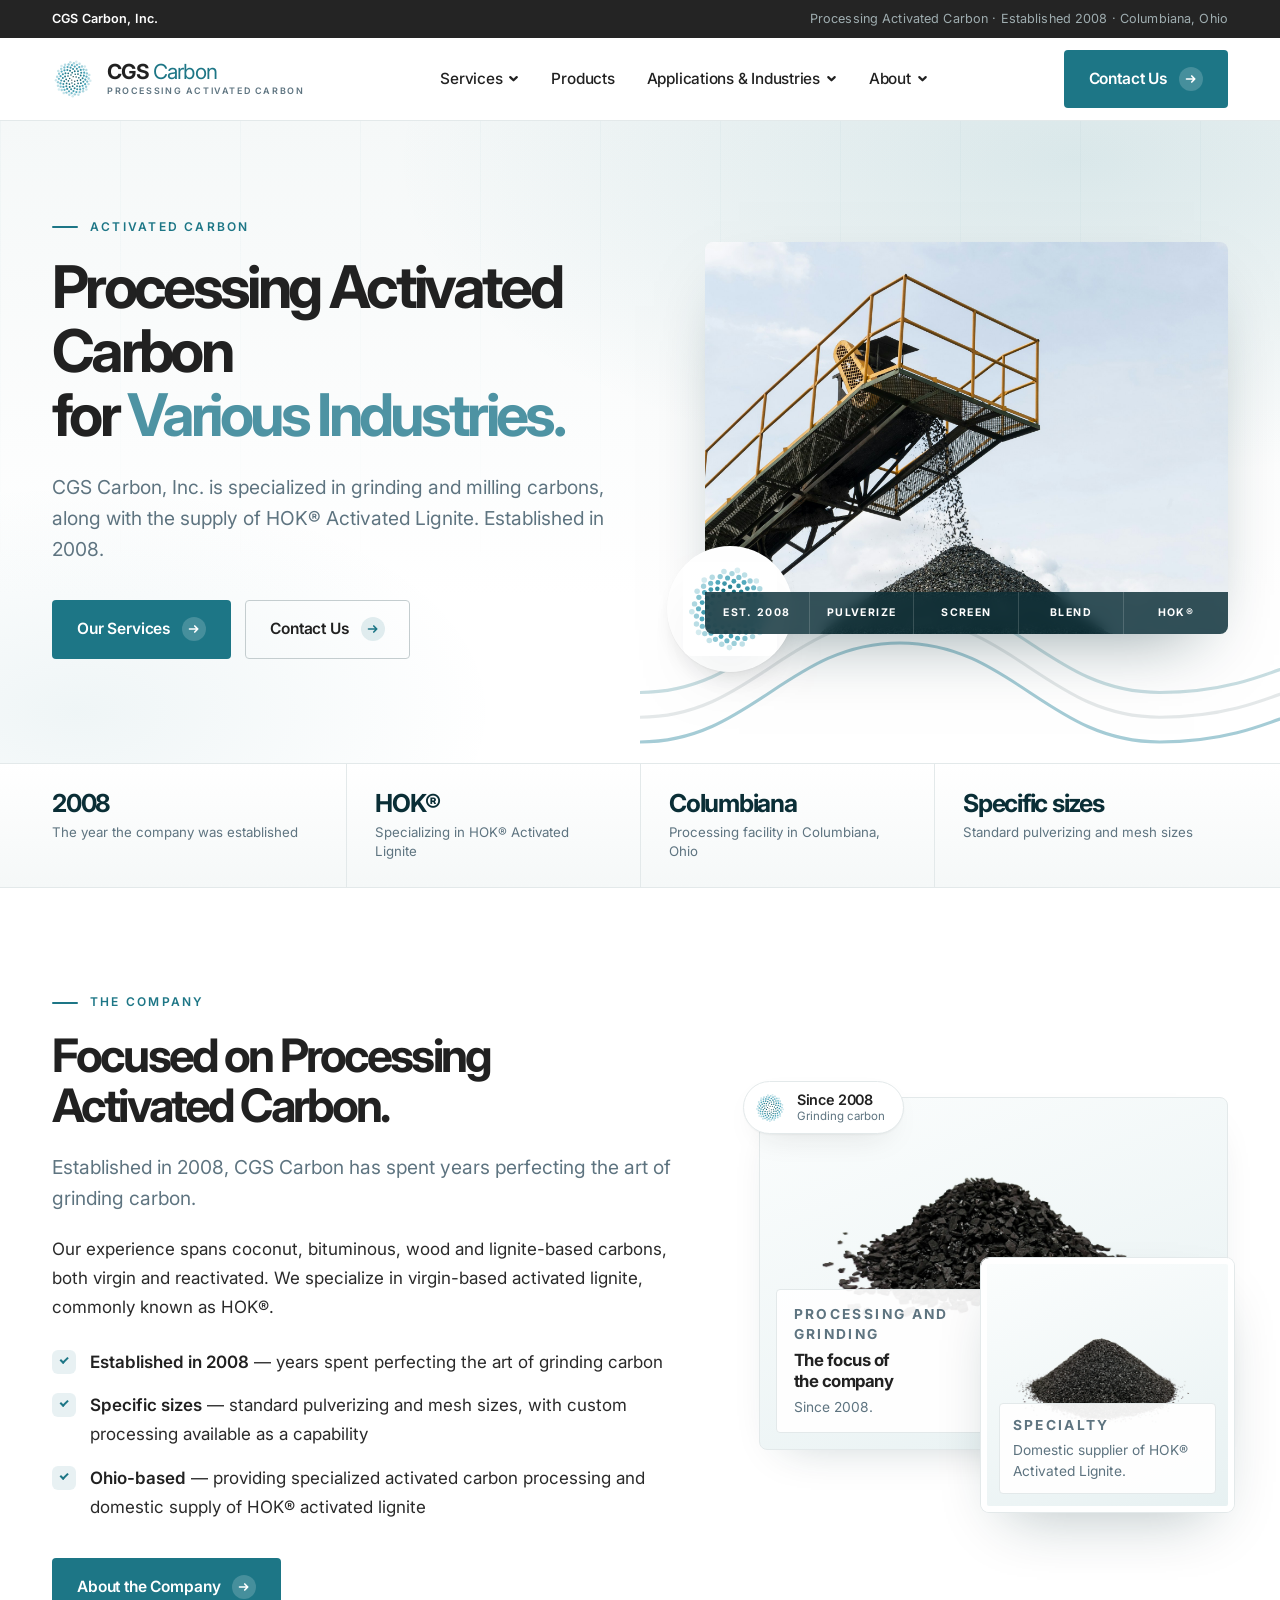
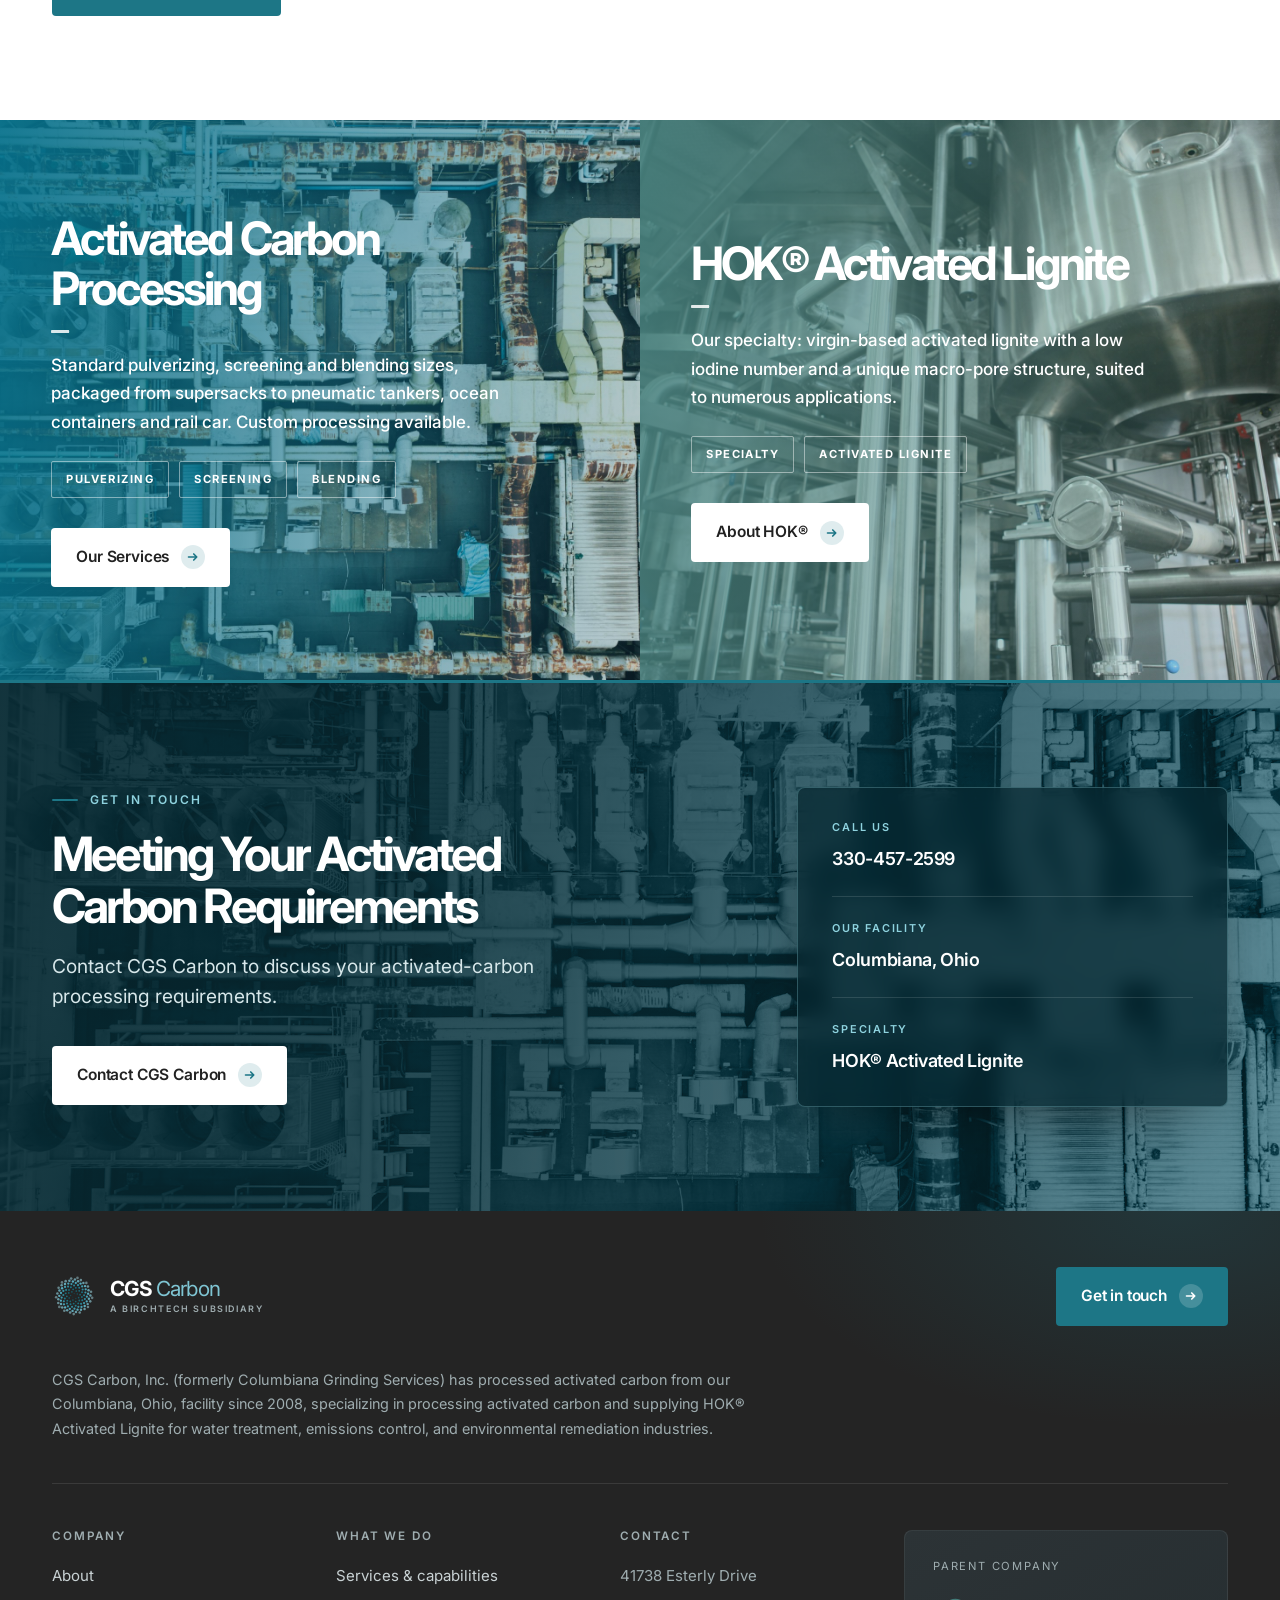
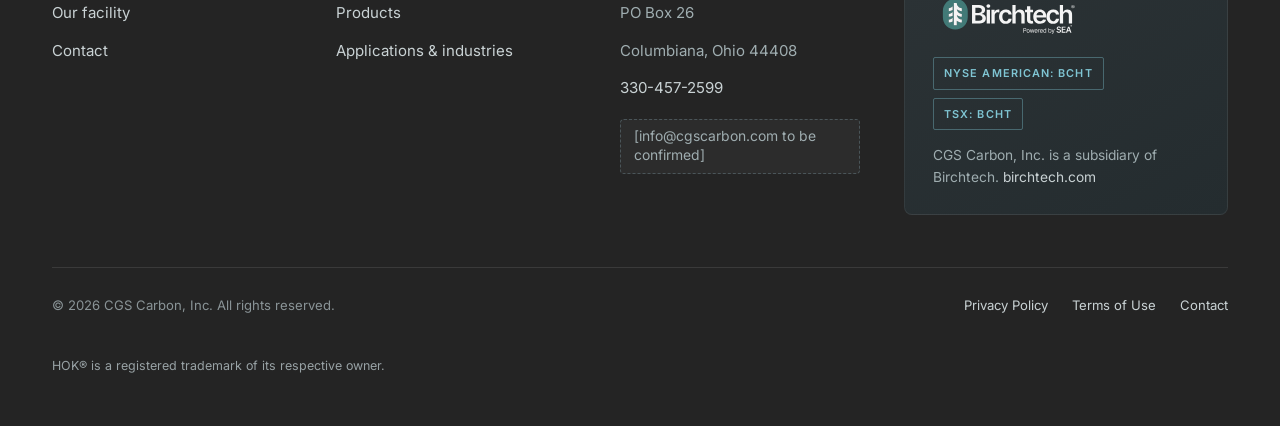
==== commit 306ccae7: "Use the real Birchtech logo and rebuild the closing CTA band - Footer parent-company block now carri" ====
--- a/index.html
+++ b/index.html
@@ -15,8 +15,8 @@
 <link rel="preconnect" href="https://fonts.googleapis.com">
 <link rel="preconnect" href="https://fonts.gstatic.com" crossorigin>
 <link rel="stylesheet" href="https://fonts.googleapis.com/css2?family=Inter:wght@400;500;600;700;800&display=swap">
-<link rel="stylesheet" href="assets/css/global.css?v=17">
-<link rel="stylesheet" href="assets/css/home.css?v=17">
+<link rel="stylesheet" href="assets/css/global.css?v=21">
+<link rel="stylesheet" href="assets/css/home.css?v=21">
 <script type="application/ld+json">
 {"@context":"https://schema.org","@graph":[
  {"@type":"Organization","@id":"#org","name":"CGS Carbon, Inc.",
@@ -30,7 +30,7 @@
 </head>
 <body>
 <a class="skip" href="#main">Skip to main content</a>
-<script src="partials/header.js?v=17"></script>
+<script src="partials/header.js?v=21"></script>
 <main id="main">
 
 <!-- ================= HERO ================= -->
@@ -55,7 +55,7 @@
       </div>
     </div>
     <div class="hero-media">
-      <img src="assets/img/about-production.jpg?v=17"
+      <img src="assets/img/about-production.jpg?v=21"
         alt="Processed activated carbon discharging from a conveyor onto a stockpile">
       <ul class="spec-bar">
         <li>Est. 2008</li><li>Pulverize</li><li>Screen</li><li>Blend</li><li>HOK&reg;</li>
@@ -97,7 +97,7 @@
       </div>
       <div class="reveal photo-duo">
         <figure class="media-obj on-light pd-main">
-          <img loading="lazy" decoding="async" src="assets/img/hok-granules.jpg?v=17"
+          <img loading="lazy" decoding="async" src="assets/img/hok-granules.jpg?v=21"
             alt="A pile of coarse black activated carbon granules">
           <figcaption class="mo-cap">
             <p class="mo-kicker">Processing and grinding</p>
@@ -106,7 +106,7 @@
           </figcaption>
         </figure>
         <figure class="media-obj on-light pd-over">
-          <img loading="lazy" decoding="async" src="assets/img/hok-powder.jpg?v=17"
+          <img loading="lazy" decoding="async" src="assets/img/hok-powder.jpg?v=21"
             alt="A cone of fine black activated carbon powder">
           <figcaption class="mo-cap">
             <p class="mo-kicker">Specialty</p>
@@ -124,7 +124,7 @@
 <!-- ================= FEATURE PANELS ================= -->
 <div class="panels">
   <a class="panel panel-water" href="services.html">
-    <img loading="lazy" decoding="async" src="assets/img/ind-hero.jpg?v=17" alt="Aerial view of an industrial processing facility">
+    <img loading="lazy" decoding="async" src="assets/img/ind-hero.jpg?v=21" alt="Aerial view of an industrial processing facility">
     <div class="panel-inner">
       <h2>Activated Carbon Processing</h2>
       <p>Standard pulverizing, screening and blending sizes, packaged from supersacks to pneumatic
@@ -138,7 +138,7 @@
     </div>
   </a>
   <a class="panel panel-gas" href="hok-activated-lignite.html">
-    <img loading="lazy" decoding="async" src="assets/img/app-adsorptive.jpg?v=17" alt="Industrial process vessels and pipework">
+    <img loading="lazy" decoding="async" src="assets/img/app-adsorptive.jpg?v=21" alt="Industrial process vessels and pipework">
     <div class="panel-inner">
       <h2>HOK&reg; Activated Lignite</h2>
       <p>Our specialty: virgin-based activated lignite with a low iodine number and a unique macro-pore
@@ -153,22 +153,38 @@
 </div>
 
 <!-- ================= CTA BAND ================= -->
-<section class="bg-dark tight">
+<section class="cta">
   <div class="wrap">
-    <div class="cta-band reveal">
-      <p class="eyebrow">Get in touch</p>
-      <h2>Meeting Your Activated Carbon Requirements</h2>
-      <p class="lead">Contact CGS Carbon to discuss your activated-carbon processing
-      requirements.</p>
-      <div class="btns">
-        <a class="btn btn-primary" href="contact.html">Contact CGS Carbon<span class="ico" aria-hidden="true"><svg viewBox="0 0 16 16"><path d="M2 8h11M9 4l4 4-4 4" stroke-linecap="round" stroke-linejoin="round"/></svg></span></a>
+    <div class="cta-inner reveal">
+      <div class="cta-copy">
+        <p class="eyebrow">Get in touch</p>
+        <h2>Meeting Your Activated Carbon Requirements</h2>
+        <p class="lead">Contact CGS Carbon to discuss your activated-carbon processing
+        requirements.</p>
+        <div class="btns">
+          <a class="btn btn-light" href="contact.html">Contact CGS Carbon<span class="ico" aria-hidden="true"><svg viewBox="0 0 16 16"><path d="M2 8h11M9 4l4 4-4 4" stroke-linecap="round" stroke-linejoin="round"/></svg></span></a>
+        </div>
       </div>
+      <ul class="cta-meta">
+        <li>
+          <span class="cm-k">Call us</span>
+          <a class="cm-v" href="tel:+13304572599">330-457-2599</a>
+        </li>
+        <li>
+          <span class="cm-k">Our facility</span>
+          <span class="cm-v">Columbiana, Ohio</span>
+        </li>
+        <li>
+          <span class="cm-k">Specialty</span>
+          <span class="cm-v">HOK&reg; Activated Lignite</span>
+        </li>
+      </ul>
     </div>
   </div>
 </section>
 
 </main>
-<script src="partials/footer.js?v=17"></script>
-<script src="assets/js/main.js?v=17" defer></script>
+<script src="partials/footer.js?v=21"></script>
+<script src="assets/js/main.js?v=21" defer></script>
 </body>
 </html>
--- a/assets/css/global.css
+++ b/assets/css/global.css
@@ -693,13 +693,54 @@
 }
 
 
-/* ---------- CTA band (heading struck in review; copy recentred) ---------- */
-.cta-band{max-width:720px;margin:0 auto;text-align:center}
-.cta-band .eyebrow{justify-content:center;margin-bottom:16px}
-.cta-band .lead{font-size:clamp(1.2rem,2vw,1.5rem);color:#fff;letter-spacing:-.02em}
-.cta-band .btns{justify-content:center;margin-top:30px}
 
 
 /* ---------- footer company statement (short version) ---------- */
 .f-about{max-width:78ch;margin:0 0 8px;padding-bottom:34px;font-size:.9rem;line-height:1.7;
   color:var(--silver)}
+
+
+/* ============================================================
+   CLOSING CTA BAND
+   Photographic ground under a teal duotone, with the contact
+   details a visitor needs at the moment they decide to call.
+   ============================================================ */
+.cta{position:relative;overflow:hidden;padding:104px 0;border-top:3px solid var(--teal);
+  background-color:#0D4A5A;background-image:url(../img/ind-hero.jpg);
+  background-size:cover;background-position:center;background-repeat:no-repeat;
+  /* luminosity blend turns the plant photo into a teal duotone, so the
+     texture reads without the detail fighting the headline */
+  background-blend-mode:luminosity}
+.cta::after{content:"";position:absolute;inset:0;background:
+  linear-gradient(104deg,rgba(7,38,46,.93) 0%,rgba(7,38,46,.78) 42%,rgba(7,38,46,.48) 100%)}
+.cta .wrap{position:relative;z-index:1}
+.cta-inner{display:grid;grid-template-columns:1.22fr .78fr;gap:72px;align-items:center}
+.cta-copy .eyebrow{color:#8FD3DF}
+.cta-copy h2{color:#fff;font-size:clamp(2.1rem,3.7vw,3.1rem);max-width:18ch}
+.cta-copy .lead{color:#D7E7EA;margin-top:20px;max-width:46ch}
+.cta-copy .btns{margin-top:34px}
+
+.cta-meta{list-style:none;margin:0;padding:30px 34px;display:grid;gap:22px;
+  background:rgba(7,38,46,.72);border:1px solid rgba(143,211,223,.28);
+  border-radius:var(--r-lg);backdrop-filter:blur(10px) saturate(120%);
+  box-shadow:0 24px 60px -30px rgba(0,0,0,.6)}
+.cta-meta li{margin:0;padding-bottom:22px;border-bottom:1px solid rgba(255,255,255,.12)}
+.cta-meta li:last-child{padding-bottom:0;border-bottom:0}
+.cta-meta .cm-k{display:block;font-size:.68rem;font-weight:600;letter-spacing:.16em;
+  text-transform:uppercase;color:#8FD3DF;margin-bottom:7px}
+.cta-meta .cm-v{display:block;font-size:1.12rem;font-weight:600;color:#fff;
+  letter-spacing:-.02em}
+a.cm-v:hover{color:#8FD3DF;text-decoration:none}
+
+@media(max-width:900px){
+  .cta{padding:76px 0}
+  .cta-inner{grid-template-columns:1fr;gap:40px}
+  .cta-meta{padding:26px 24px}
+}
+@media(max-width:620px){
+  .cta{padding:64px 0}
+  .cta-copy h2{max-width:none}
+}
+
+/* ---------- parent company logo ---------- */
+.f-parent .bt-logo{width:150px;height:auto;margin-bottom:14px;opacity:.95}
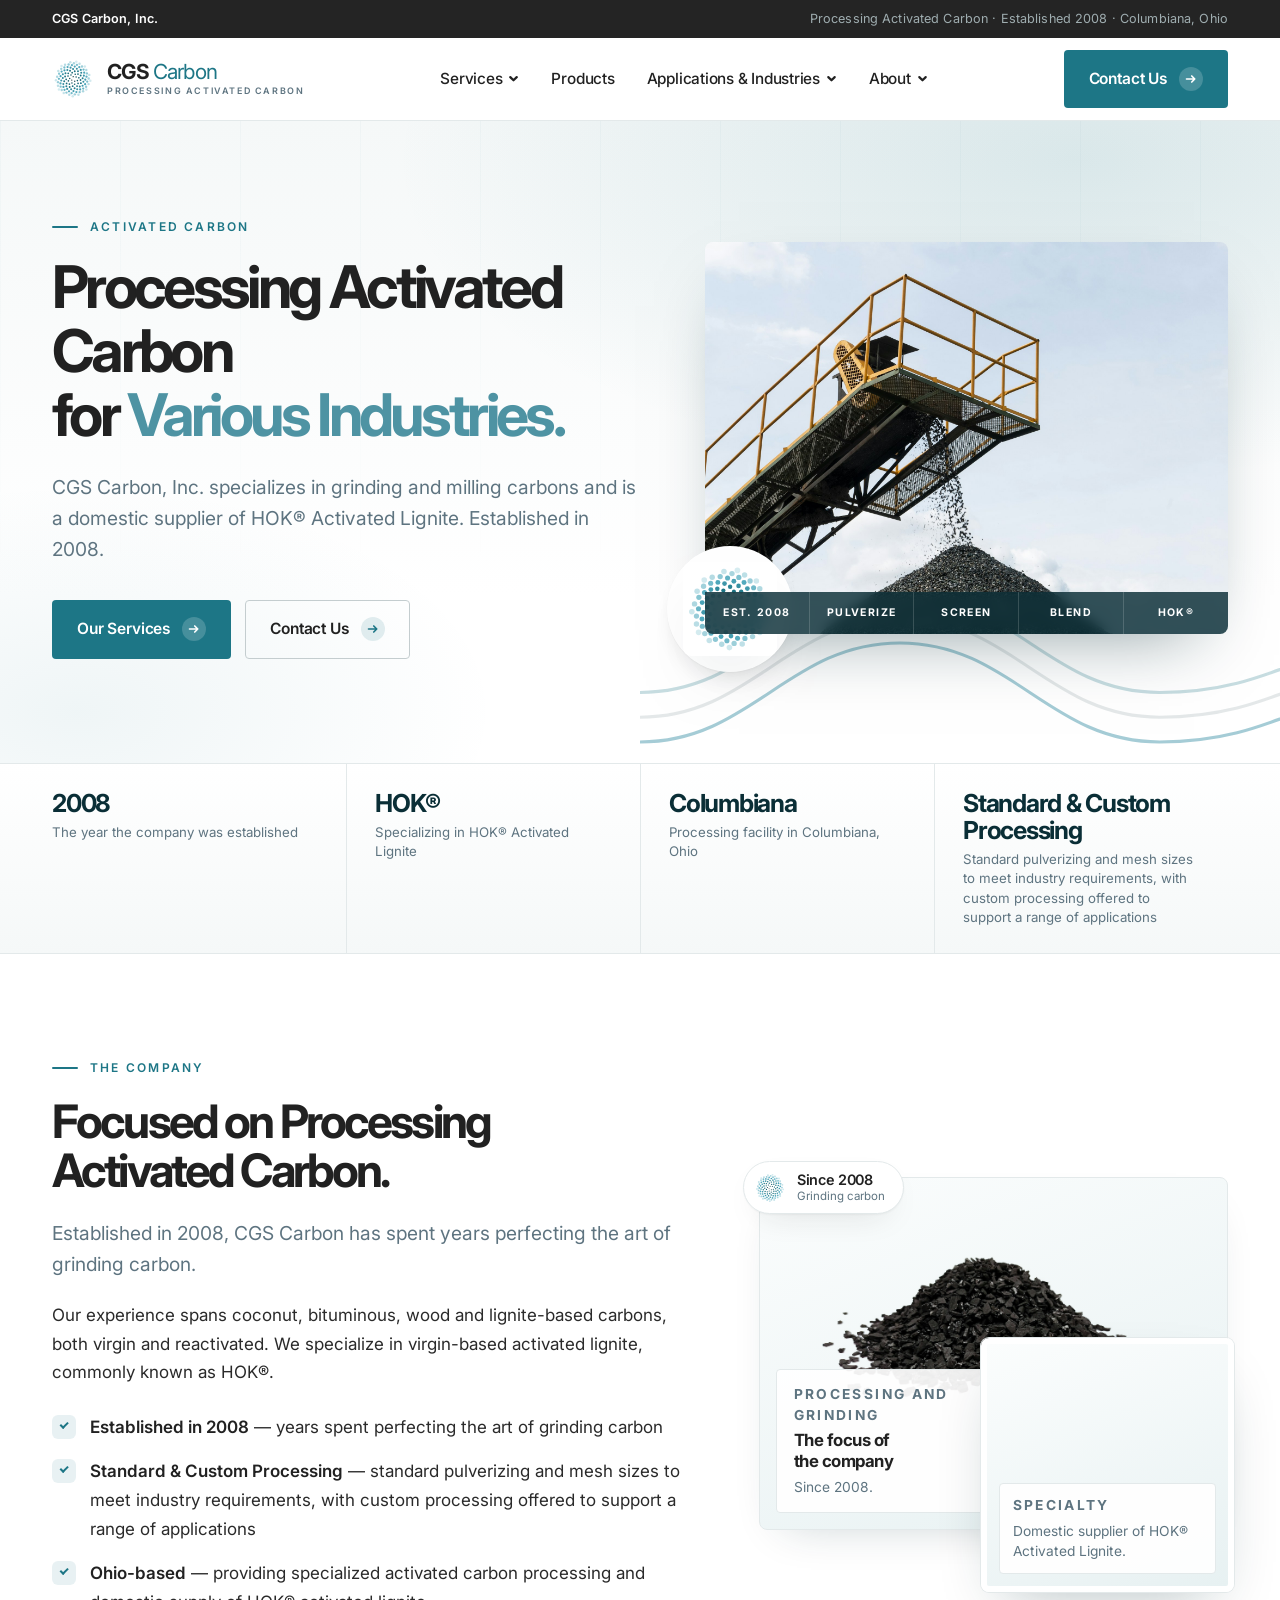
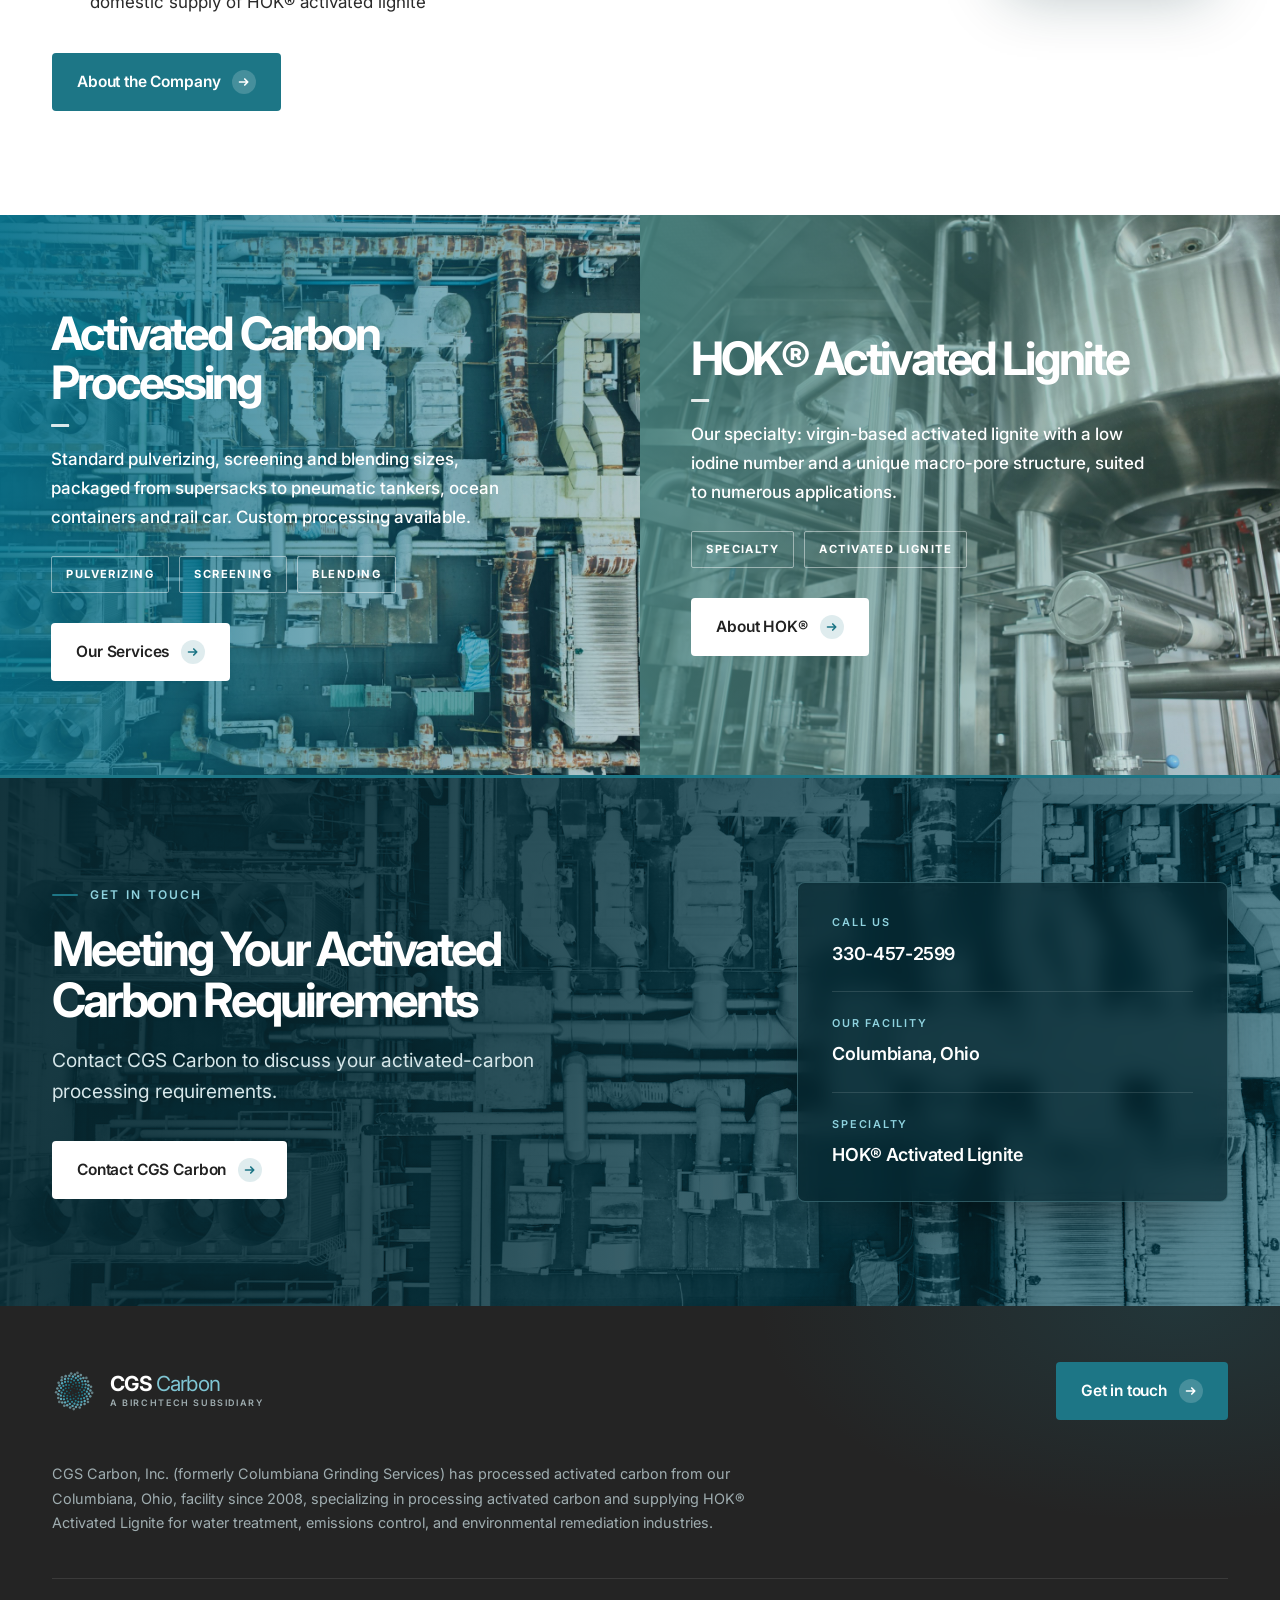
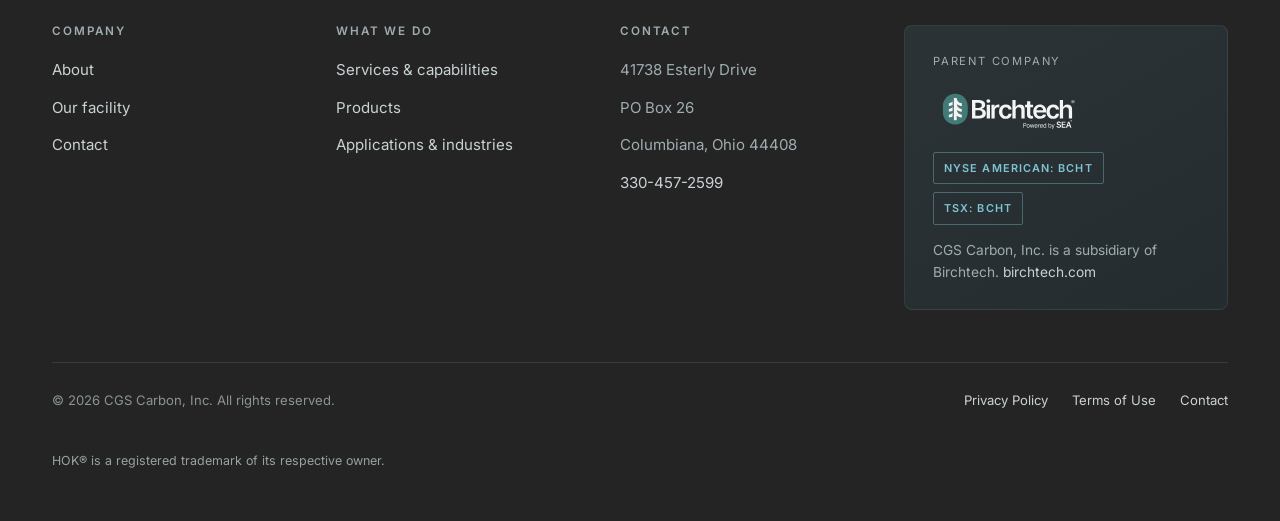
==== commit e4a0810d: "Change Request v9: sections 1 and 2 Section 1, Stacey's approved copy: - 1.1 home hero subline rewor" ====
--- a/index.html
+++ b/index.html
@@ -4,23 +4,23 @@
 <meta charset="utf-8">
 <meta name="viewport" content="width=device-width, initial-scale=1">
 <title>CGS Carbon, Inc. | Processing Activated Carbon for Various Industries</title>
-<meta name="description" content="CGS Carbon, Inc. is specialized in grinding and milling carbons, along with the supply of HOK&reg; Activated Lignite. Established 2008, Columbiana, Ohio.">
+<meta name="description" content="CGS Carbon, Inc. specializes in grinding and milling carbons and is a domestic supplier of HOK&reg; Activated Lignite. Established 2008, Columbiana, Ohio.">
 <meta name="robots" content="index, follow">
 <meta name="theme-color" content="#1D7686">
 <meta property="og:site_name" content="CGS Carbon, Inc.">
 <meta property="og:title" content="CGS Carbon, Inc. | Processing Activated Carbon">
-<meta property="og:description" content="Specialized in grinding and milling carbons, along with the supply of HOK&reg; Activated Lignite. Established 2008.">
+<meta property="og:description" content="Specializing in grinding and milling carbons and a domestic supplier of HOK&reg; Activated Lignite. Established 2008.">
 <meta property="og:type" content="website">
 <link rel="icon" href="assets/img/favicon.svg" type="image/svg+xml">
 <link rel="preconnect" href="https://fonts.googleapis.com">
 <link rel="preconnect" href="https://fonts.gstatic.com" crossorigin>
 <link rel="stylesheet" href="https://fonts.googleapis.com/css2?family=Inter:wght@400;500;600;700;800&display=swap">
-<link rel="stylesheet" href="assets/css/global.css?v=21">
-<link rel="stylesheet" href="assets/css/home.css?v=21">
+<link rel="stylesheet" href="assets/css/global.css?v=22">
+<link rel="stylesheet" href="assets/css/home.css?v=22">
 <script type="application/ld+json">
 {"@context":"https://schema.org","@graph":[
  {"@type":"Organization","@id":"#org","name":"CGS Carbon, Inc.",
-  "description":"CGS Carbon, Inc. sizes activated carbon to specification by pulverizing, screening and blending. Established in 2008, the company specializes in HOK Activated Lignite.",
+  "description":"CGS Carbon, Inc. specializes in grinding and milling carbons and is a domestic supplier of HOK® Activated Lignite. Established in 2008.",
   "foundingDate":"2008",
   "parentOrganization":{"@type":"Organization","name":"Birchtech Corp.","url":"https://www.birchtech.com/"},
   "address":{"@type":"PostalAddress","streetAddress":"41738 Esterly Drive, PO Box 26","addressLocality":"Columbiana","addressRegion":"OH","postalCode":"44408","addressCountry":"US"},
@@ -30,7 +30,7 @@
 </head>
 <body>
 <a class="skip" href="#main">Skip to main content</a>
-<script src="partials/header.js?v=21"></script>
+<script src="partials/header.js?v=22"></script>
 <main id="main">
 
 <!-- ================= HERO ================= -->
@@ -47,15 +47,15 @@
     <div>
       <p class="eyebrow">Activated Carbon</p>
       <h1>Processing Activated Carbon<br>for <span class="fade">Various Industries.</span></h1>
-      <p class="lead">CGS Carbon, Inc. is specialized in grinding and milling carbons, along with the
-      supply of HOK&reg; Activated Lignite. Established in 2008.</p>
+      <p class="lead">CGS Carbon, Inc. specializes in grinding and milling carbons and is a domestic
+      supplier of HOK&reg; Activated Lignite. Established in 2008.</p>
       <div class="btns">
         <a class="btn btn-primary" href="services.html">Our Services<span class="ico" aria-hidden="true"><svg viewBox="0 0 16 16"><path d="M2 8h11M9 4l4 4-4 4" stroke-linecap="round" stroke-linejoin="round"/></svg></span></a>
         <a class="btn btn-outline" href="contact.html">Contact Us<span class="ico" aria-hidden="true"><svg viewBox="0 0 16 16"><path d="M2 8h11M9 4l4 4-4 4" stroke-linecap="round" stroke-linejoin="round"/></svg></span></a>
       </div>
     </div>
     <div class="hero-media">
-      <img src="assets/img/about-production.jpg?v=21"
+      <img src="assets/img/about-production.jpg?v=22"
         alt="Processed activated carbon discharging from a conveyor onto a stockpile">
       <ul class="spec-bar">
         <li>Est. 2008</li><li>Pulverize</li><li>Screen</li><li>Blend</li><li>HOK&reg;</li>
@@ -71,7 +71,7 @@
       <li><span class="k">2008</span><span class="v">The year the company was established</span></li>
       <li><span class="k">HOK&reg;</span><span class="v">Specializing in HOK&reg; Activated Lignite</span></li>
       <li><span class="k">Columbiana</span><span class="v">Processing facility in Columbiana, Ohio</span></li>
-      <li><span class="k">Specific sizes</span><span class="v">Standard pulverizing and mesh sizes</span></li>
+      <li><span class="k">Standard &amp; Custom Processing</span><span class="v">Standard pulverizing and mesh sizes to meet industry requirements, with custom processing offered to support a range of applications</span></li>
     </ul>
   </div>
 </div>
@@ -90,14 +90,14 @@
         commonly known as HOK&reg;.</p>
         <ul class="checks">
           <li><strong>Established in 2008</strong> &mdash; years spent perfecting the art of grinding carbon</li>
-          <li><strong>Specific sizes</strong> &mdash; standard pulverizing and mesh sizes, with custom processing available as a capability</li>
+          <li><strong>Standard &amp; Custom Processing</strong> &mdash; standard pulverizing and mesh sizes to meet industry requirements, with custom processing offered to support a range of applications</li>
           <li><strong>Ohio-based</strong> &mdash; providing specialized activated carbon processing and domestic supply of HOK&reg; activated lignite</li>
         </ul>
         <div class="btns"><a class="btn btn-primary" href="about.html">About the Company<span class="ico" aria-hidden="true"><svg viewBox="0 0 16 16"><path d="M2 8h11M9 4l4 4-4 4" stroke-linecap="round" stroke-linejoin="round"/></svg></span></a></div>
       </div>
       <div class="reveal photo-duo">
         <figure class="media-obj on-light pd-main">
-          <img loading="lazy" decoding="async" src="assets/img/hok-granules.jpg?v=21"
+          <img loading="lazy" decoding="async" src="assets/img/hok-granules.jpg?v=22"
             alt="A pile of coarse black activated carbon granules">
           <figcaption class="mo-cap">
             <p class="mo-kicker">Processing and grinding</p>
@@ -106,7 +106,7 @@
           </figcaption>
         </figure>
         <figure class="media-obj on-light pd-over">
-          <img loading="lazy" decoding="async" src="assets/img/hok-powder.jpg?v=21"
+          <img loading="lazy" decoding="async" src="assets/img/hok-powder.jpg?v=22"
             alt="A cone of fine black activated carbon powder">
           <figcaption class="mo-cap">
             <p class="mo-kicker">Specialty</p>
@@ -124,7 +124,7 @@
 <!-- ================= FEATURE PANELS ================= -->
 <div class="panels">
   <a class="panel panel-water" href="services.html">
-    <img loading="lazy" decoding="async" src="assets/img/ind-hero.jpg?v=21" alt="Aerial view of an industrial processing facility">
+    <img loading="lazy" decoding="async" src="assets/img/ind-hero.jpg?v=22" alt="Aerial view of an industrial processing facility">
     <div class="panel-inner">
       <h2>Activated Carbon Processing</h2>
       <p>Standard pulverizing, screening and blending sizes, packaged from supersacks to pneumatic
@@ -138,7 +138,7 @@
     </div>
   </a>
   <a class="panel panel-gas" href="hok-activated-lignite.html">
-    <img loading="lazy" decoding="async" src="assets/img/app-adsorptive.jpg?v=21" alt="Industrial process vessels and pipework">
+    <img loading="lazy" decoding="async" src="assets/img/app-adsorptive.jpg?v=22" alt="Industrial process vessels and pipework">
     <div class="panel-inner">
       <h2>HOK&reg; Activated Lignite</h2>
       <p>Our specialty: virgin-based activated lignite with a low iodine number and a unique macro-pore
@@ -184,7 +184,7 @@
 </section>
 
 </main>
-<script src="partials/footer.js?v=21"></script>
-<script src="assets/js/main.js?v=21" defer></script>
+<script src="partials/footer.js?v=22"></script>
+<script src="assets/js/main.js?v=22" defer></script>
 </body>
 </html>
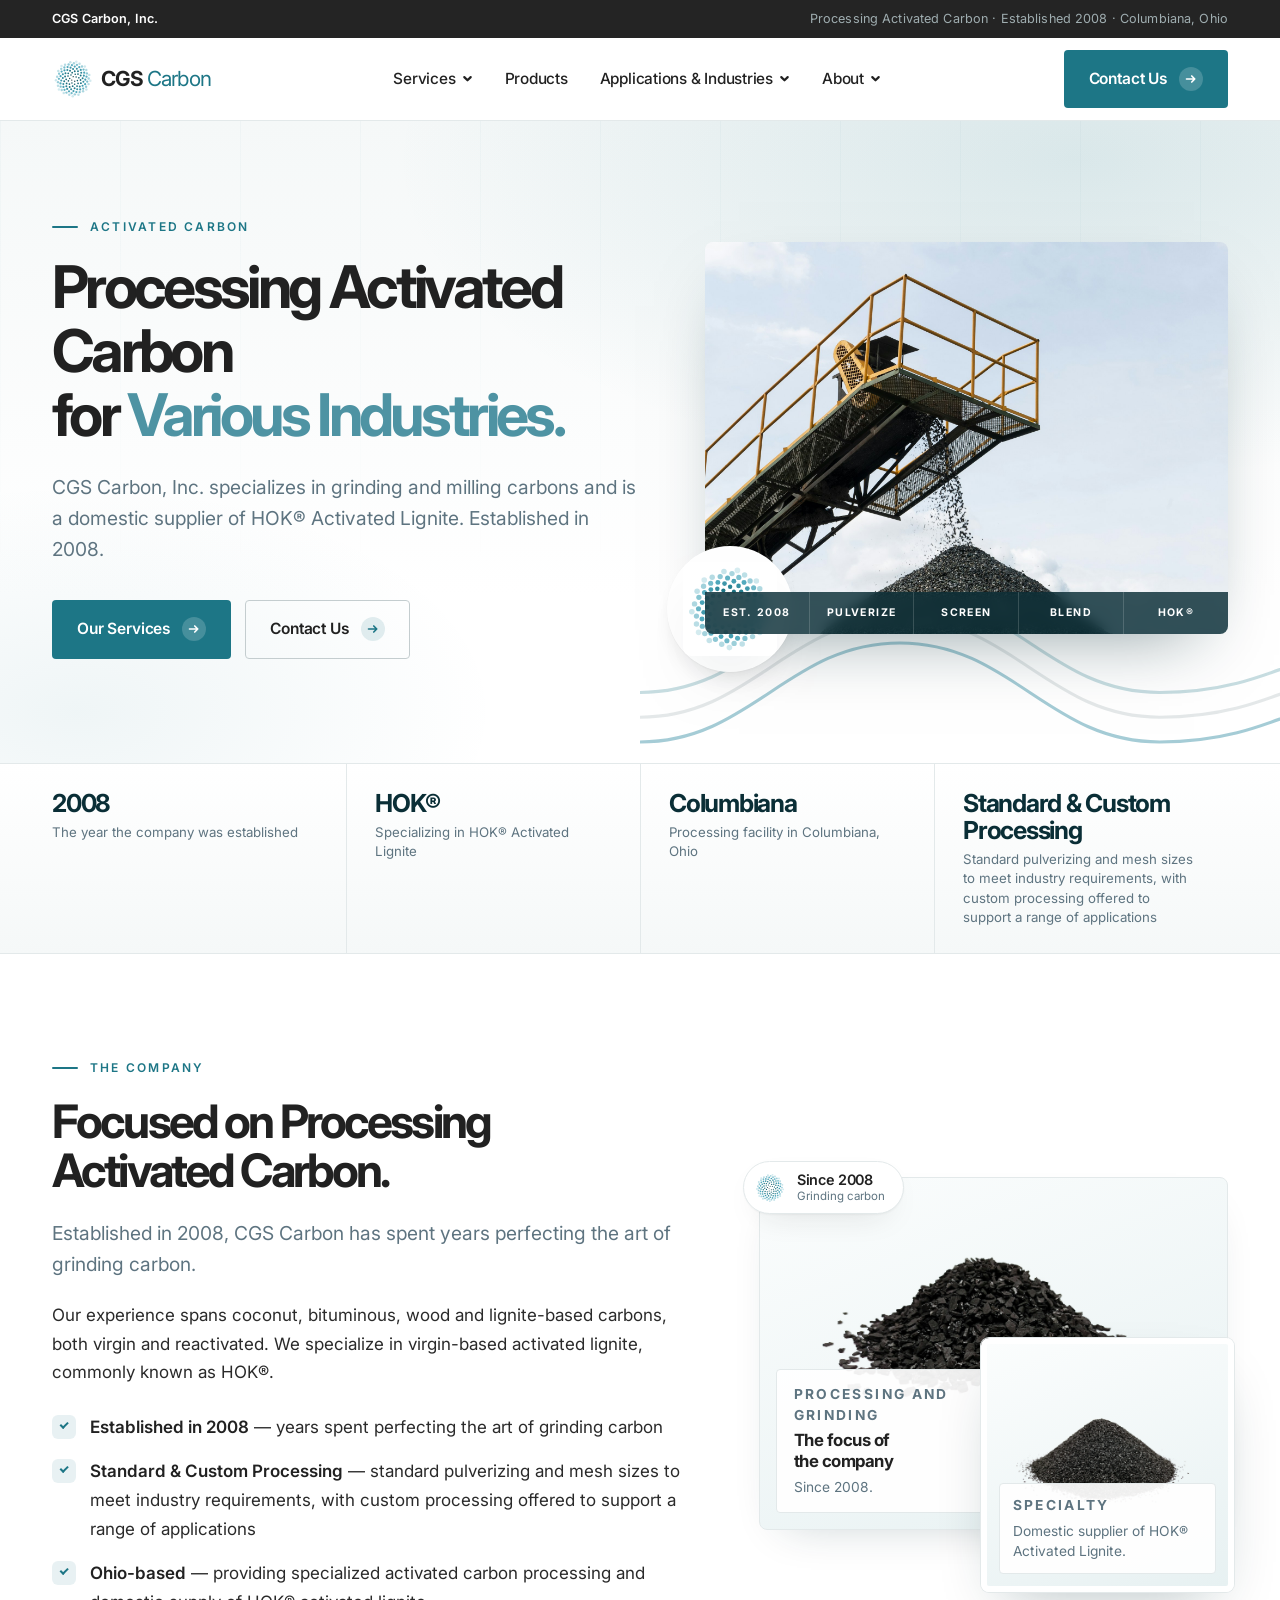
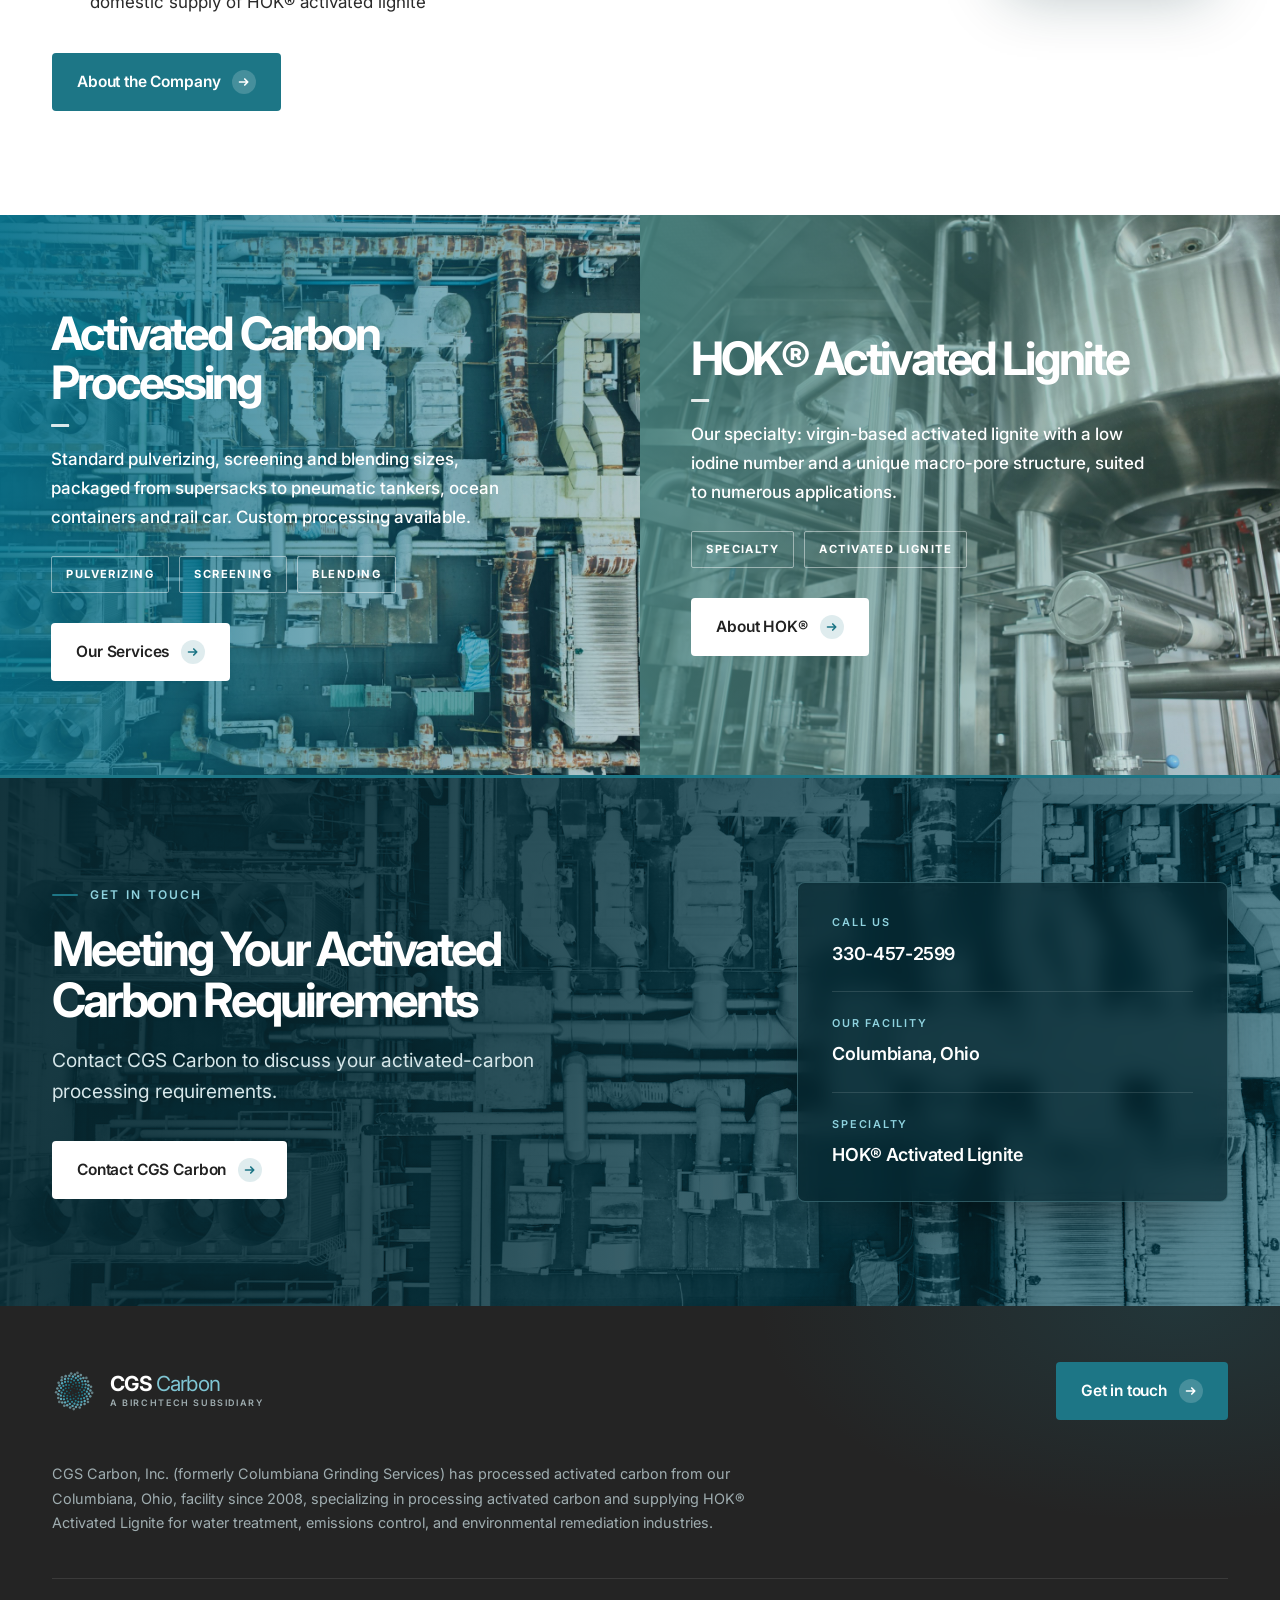
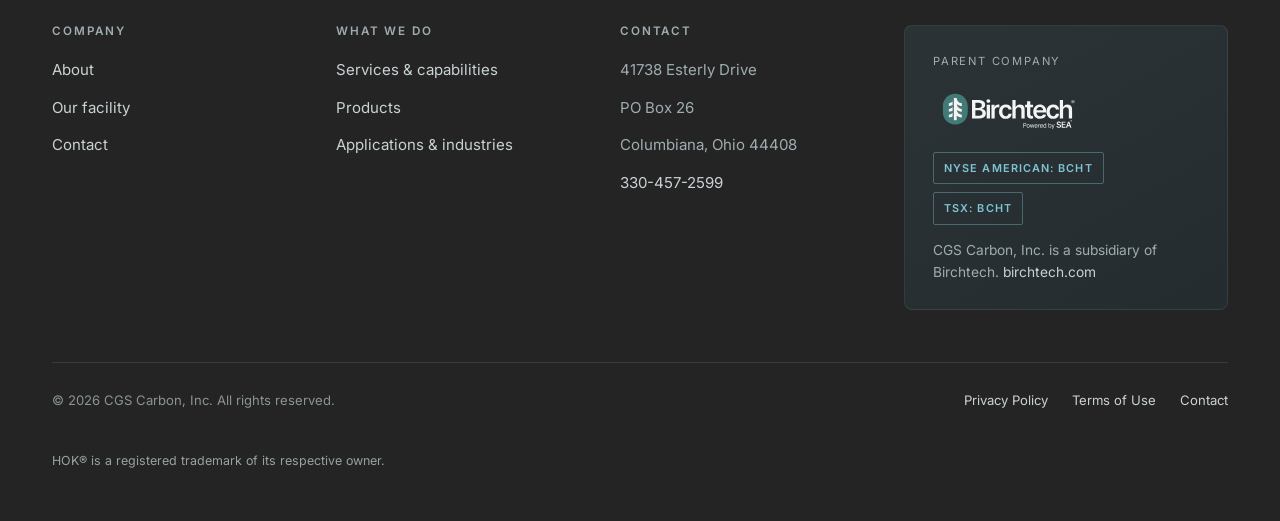
==== commit ac58589f: "Header wordmark: drop the tagline line and tighten the icon gap Co-Authored-By: Claude Opus 5 (1M co" ====
--- a/index.html
+++ b/index.html
@@ -15,8 +15,8 @@
 <link rel="preconnect" href="https://fonts.googleapis.com">
 <link rel="preconnect" href="https://fonts.gstatic.com" crossorigin>
 <link rel="stylesheet" href="https://fonts.googleapis.com/css2?family=Inter:wght@400;500;600;700;800&display=swap">
-<link rel="stylesheet" href="assets/css/global.css?v=22">
-<link rel="stylesheet" href="assets/css/home.css?v=22">
+<link rel="stylesheet" href="assets/css/global.css?v=23">
+<link rel="stylesheet" href="assets/css/home.css?v=23">
 <script type="application/ld+json">
 {"@context":"https://schema.org","@graph":[
  {"@type":"Organization","@id":"#org","name":"CGS Carbon, Inc.",
@@ -30,7 +30,7 @@
 </head>
 <body>
 <a class="skip" href="#main">Skip to main content</a>
-<script src="partials/header.js?v=22"></script>
+<script src="partials/header.js?v=23"></script>
 <main id="main">
 
 <!-- ================= HERO ================= -->
@@ -55,7 +55,7 @@
       </div>
     </div>
     <div class="hero-media">
-      <img src="assets/img/about-production.jpg?v=22"
+      <img src="assets/img/about-production.jpg?v=23"
         alt="Processed activated carbon discharging from a conveyor onto a stockpile">
       <ul class="spec-bar">
         <li>Est. 2008</li><li>Pulverize</li><li>Screen</li><li>Blend</li><li>HOK&reg;</li>
@@ -97,7 +97,7 @@
       </div>
       <div class="reveal photo-duo">
         <figure class="media-obj on-light pd-main">
-          <img loading="lazy" decoding="async" src="assets/img/hok-granules.jpg?v=22"
+          <img loading="lazy" decoding="async" src="assets/img/hok-granules.jpg?v=23"
             alt="A pile of coarse black activated carbon granules">
           <figcaption class="mo-cap">
             <p class="mo-kicker">Processing and grinding</p>
@@ -106,7 +106,7 @@
           </figcaption>
         </figure>
         <figure class="media-obj on-light pd-over">
-          <img loading="lazy" decoding="async" src="assets/img/hok-powder.jpg?v=22"
+          <img loading="lazy" decoding="async" src="assets/img/hok-powder.jpg?v=23"
             alt="A cone of fine black activated carbon powder">
           <figcaption class="mo-cap">
             <p class="mo-kicker">Specialty</p>
@@ -124,7 +124,7 @@
 <!-- ================= FEATURE PANELS ================= -->
 <div class="panels">
   <a class="panel panel-water" href="services.html">
-    <img loading="lazy" decoding="async" src="assets/img/ind-hero.jpg?v=22" alt="Aerial view of an industrial processing facility">
+    <img loading="lazy" decoding="async" src="assets/img/ind-hero.jpg?v=23" alt="Aerial view of an industrial processing facility">
     <div class="panel-inner">
       <h2>Activated Carbon Processing</h2>
       <p>Standard pulverizing, screening and blending sizes, packaged from supersacks to pneumatic
@@ -138,7 +138,7 @@
     </div>
   </a>
   <a class="panel panel-gas" href="hok-activated-lignite.html">
-    <img loading="lazy" decoding="async" src="assets/img/app-adsorptive.jpg?v=22" alt="Industrial process vessels and pipework">
+    <img loading="lazy" decoding="async" src="assets/img/app-adsorptive.jpg?v=23" alt="Industrial process vessels and pipework">
     <div class="panel-inner">
       <h2>HOK&reg; Activated Lignite</h2>
       <p>Our specialty: virgin-based activated lignite with a low iodine number and a unique macro-pore
@@ -184,7 +184,7 @@
 </section>
 
 </main>
-<script src="partials/footer.js?v=22"></script>
-<script src="assets/js/main.js?v=22" defer></script>
+<script src="partials/footer.js?v=23"></script>
+<script src="assets/js/main.js?v=23" defer></script>
 </body>
 </html>
--- a/assets/css/global.css
+++ b/assets/css/global.css
@@ -139,7 +139,7 @@
 .site-header{position:sticky;top:0;z-index:120;background:rgba(255,255,255,.94);
   backdrop-filter:saturate(180%) blur(12px);border-bottom:1px solid var(--line)}
 .hdr{display:flex;align-items:center;justify-content:space-between;gap:24px;min-height:82px}
-.brand{display:flex;align-items:center;gap:13px;text-decoration:none;flex:none}
+.brand{display:flex;align-items:center;gap:7px;text-decoration:none;flex:none}
 .brand:hover{text-decoration:none}
 .brand img,.brand svg{width:42px;height:42px}
 .brand-txt{display:flex;flex-direction:column;line-height:1}
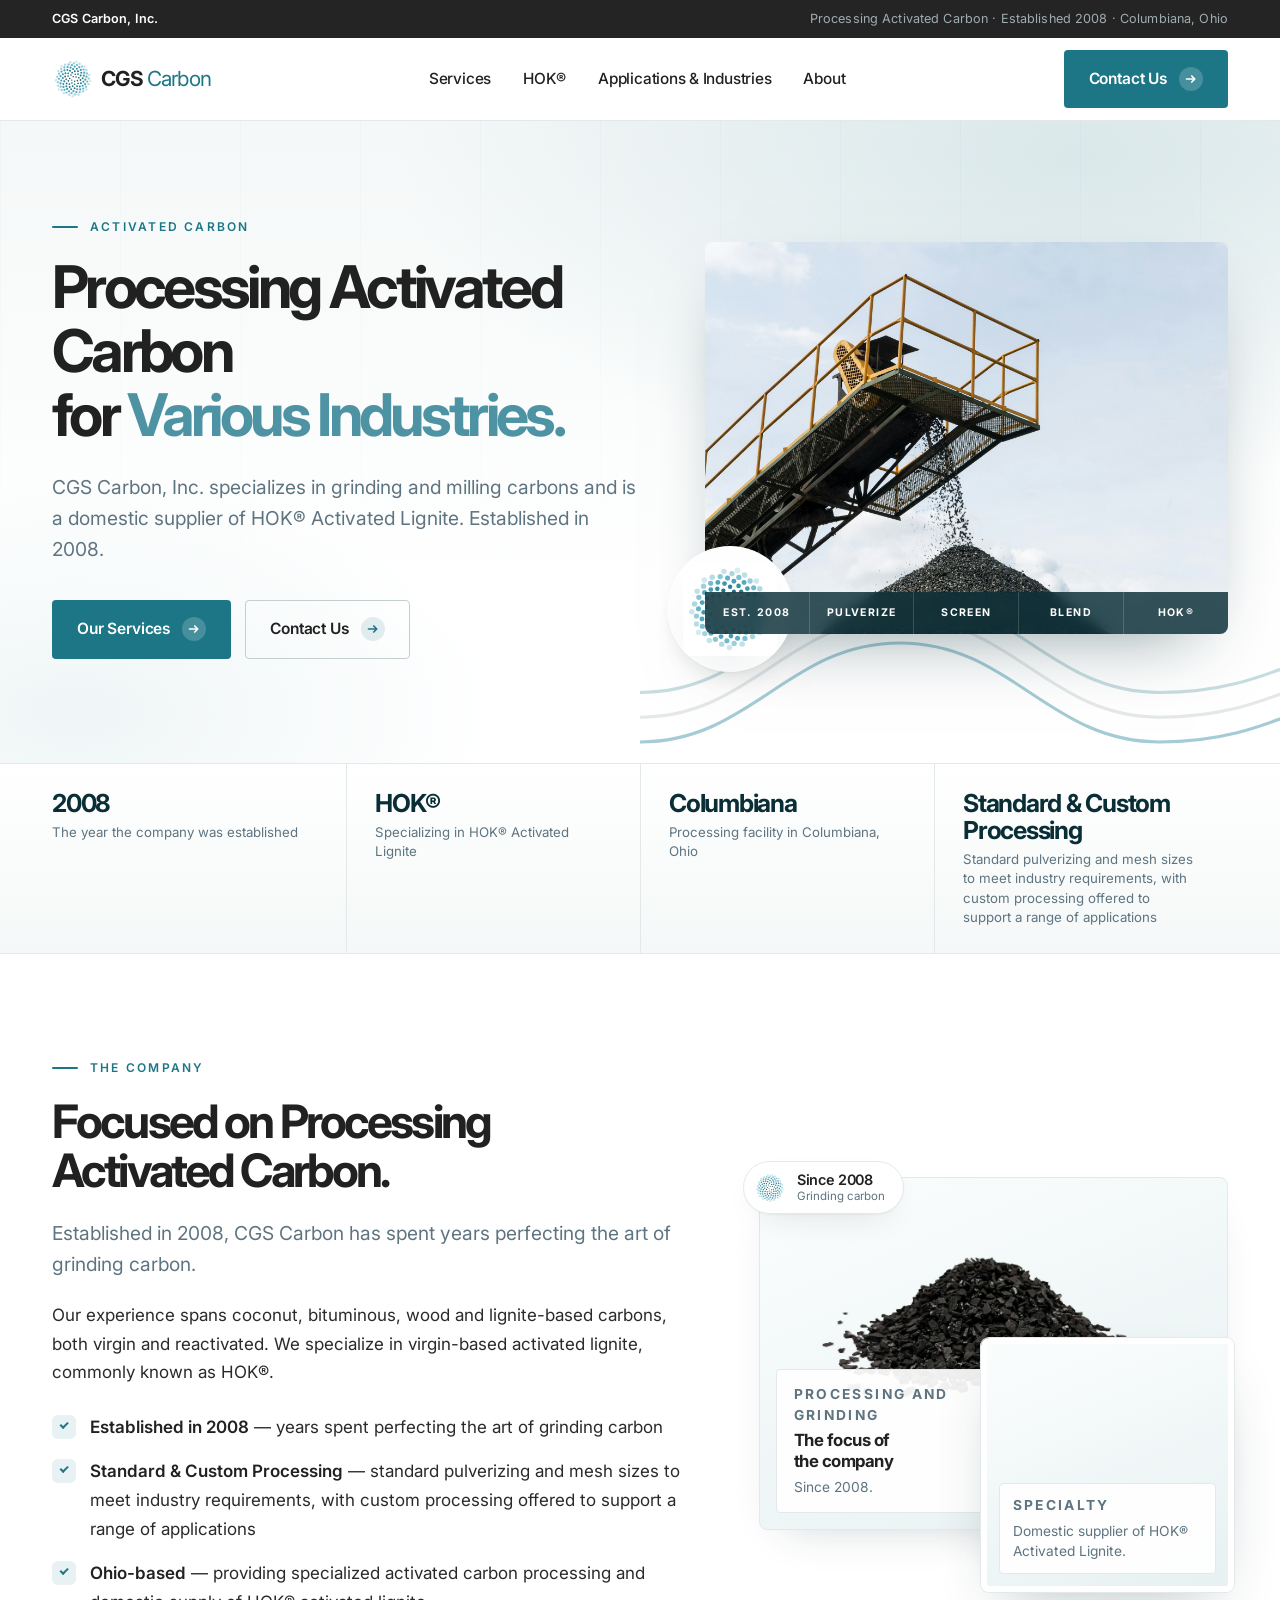
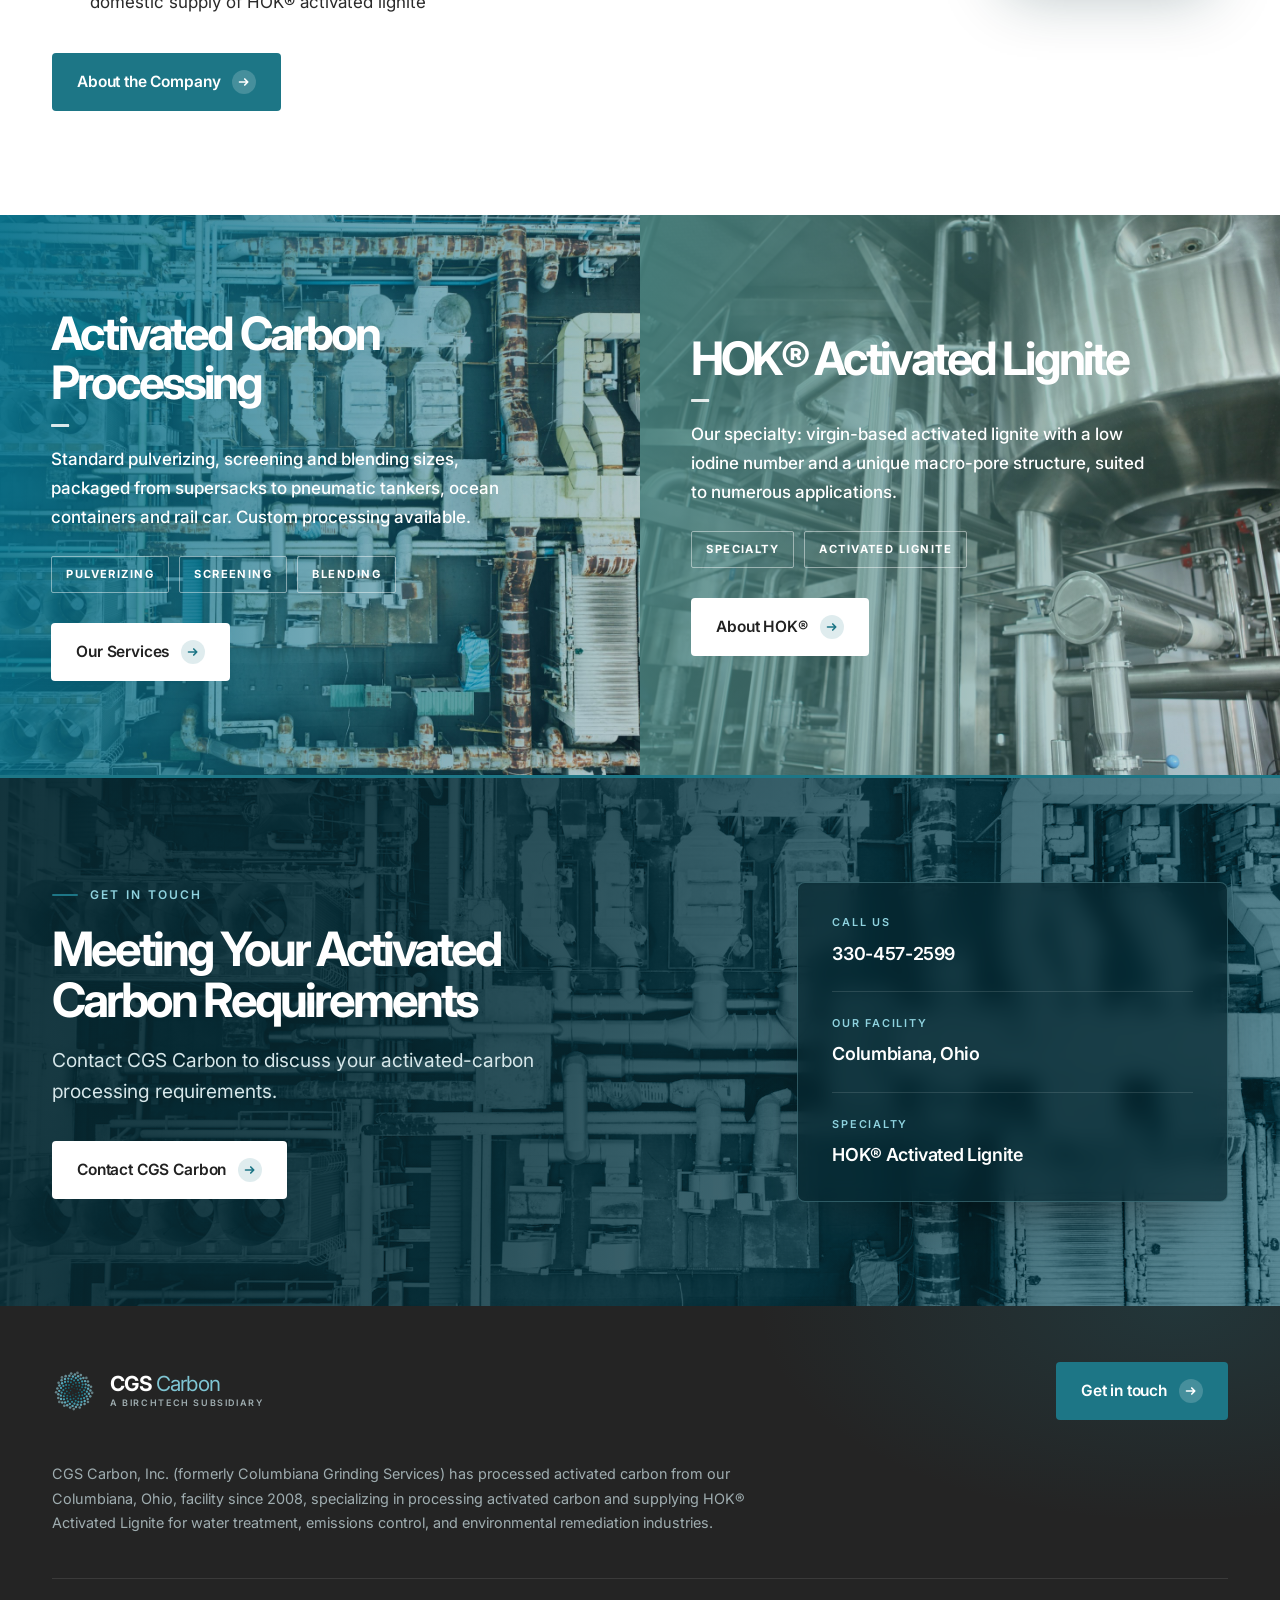
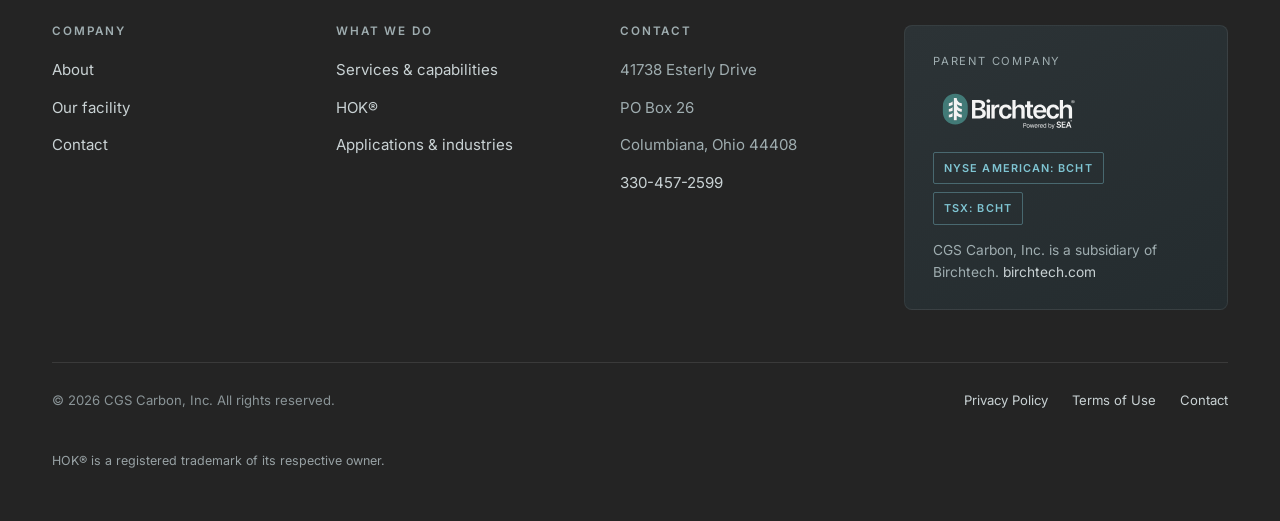
==== commit 939a306c: "Nav: Products renamed HOK(R); dropdowns removed, five plain links Approved by Umair (change request " ====
--- a/index.html
+++ b/index.html
@@ -15,8 +15,8 @@
 <link rel="preconnect" href="https://fonts.googleapis.com">
 <link rel="preconnect" href="https://fonts.gstatic.com" crossorigin>
 <link rel="stylesheet" href="https://fonts.googleapis.com/css2?family=Inter:wght@400;500;600;700;800&display=swap">
-<link rel="stylesheet" href="assets/css/global.css?v=23">
-<link rel="stylesheet" href="assets/css/home.css?v=23">
+<link rel="stylesheet" href="assets/css/global.css?v=24">
+<link rel="stylesheet" href="assets/css/home.css?v=24">
 <script type="application/ld+json">
 {"@context":"https://schema.org","@graph":[
  {"@type":"Organization","@id":"#org","name":"CGS Carbon, Inc.",
@@ -30,7 +30,7 @@
 </head>
 <body>
 <a class="skip" href="#main">Skip to main content</a>
-<script src="partials/header.js?v=23"></script>
+<script src="partials/header.js?v=24"></script>
 <main id="main">
 
 <!-- ================= HERO ================= -->
@@ -55,7 +55,7 @@
       </div>
     </div>
     <div class="hero-media">
-      <img src="assets/img/about-production.jpg?v=23"
+      <img src="assets/img/about-production.jpg?v=24"
         alt="Processed activated carbon discharging from a conveyor onto a stockpile">
       <ul class="spec-bar">
         <li>Est. 2008</li><li>Pulverize</li><li>Screen</li><li>Blend</li><li>HOK&reg;</li>
@@ -97,7 +97,7 @@
       </div>
       <div class="reveal photo-duo">
         <figure class="media-obj on-light pd-main">
-          <img loading="lazy" decoding="async" src="assets/img/hok-granules.jpg?v=23"
+          <img loading="lazy" decoding="async" src="assets/img/hok-granules.jpg?v=24"
             alt="A pile of coarse black activated carbon granules">
           <figcaption class="mo-cap">
             <p class="mo-kicker">Processing and grinding</p>
@@ -106,7 +106,7 @@
           </figcaption>
         </figure>
         <figure class="media-obj on-light pd-over">
-          <img loading="lazy" decoding="async" src="assets/img/hok-powder.jpg?v=23"
+          <img loading="lazy" decoding="async" src="assets/img/hok-powder.jpg?v=24"
             alt="A cone of fine black activated carbon powder">
           <figcaption class="mo-cap">
             <p class="mo-kicker">Specialty</p>
@@ -124,7 +124,7 @@
 <!-- ================= FEATURE PANELS ================= -->
 <div class="panels">
   <a class="panel panel-water" href="services.html">
-    <img loading="lazy" decoding="async" src="assets/img/ind-hero.jpg?v=23" alt="Aerial view of an industrial processing facility">
+    <img loading="lazy" decoding="async" src="assets/img/ind-hero.jpg?v=24" alt="Aerial view of an industrial processing facility">
     <div class="panel-inner">
       <h2>Activated Carbon Processing</h2>
       <p>Standard pulverizing, screening and blending sizes, packaged from supersacks to pneumatic
@@ -138,7 +138,7 @@
     </div>
   </a>
   <a class="panel panel-gas" href="hok-activated-lignite.html">
-    <img loading="lazy" decoding="async" src="assets/img/app-adsorptive.jpg?v=23" alt="Industrial process vessels and pipework">
+    <img loading="lazy" decoding="async" src="assets/img/app-adsorptive.jpg?v=24" alt="Industrial process vessels and pipework">
     <div class="panel-inner">
       <h2>HOK&reg; Activated Lignite</h2>
       <p>Our specialty: virgin-based activated lignite with a low iodine number and a unique macro-pore
@@ -184,7 +184,7 @@
 </section>
 
 </main>
-<script src="partials/footer.js?v=23"></script>
-<script src="assets/js/main.js?v=23" defer></script>
+<script src="partials/footer.js?v=24"></script>
+<script src="assets/js/main.js?v=24" defer></script>
 </body>
 </html>
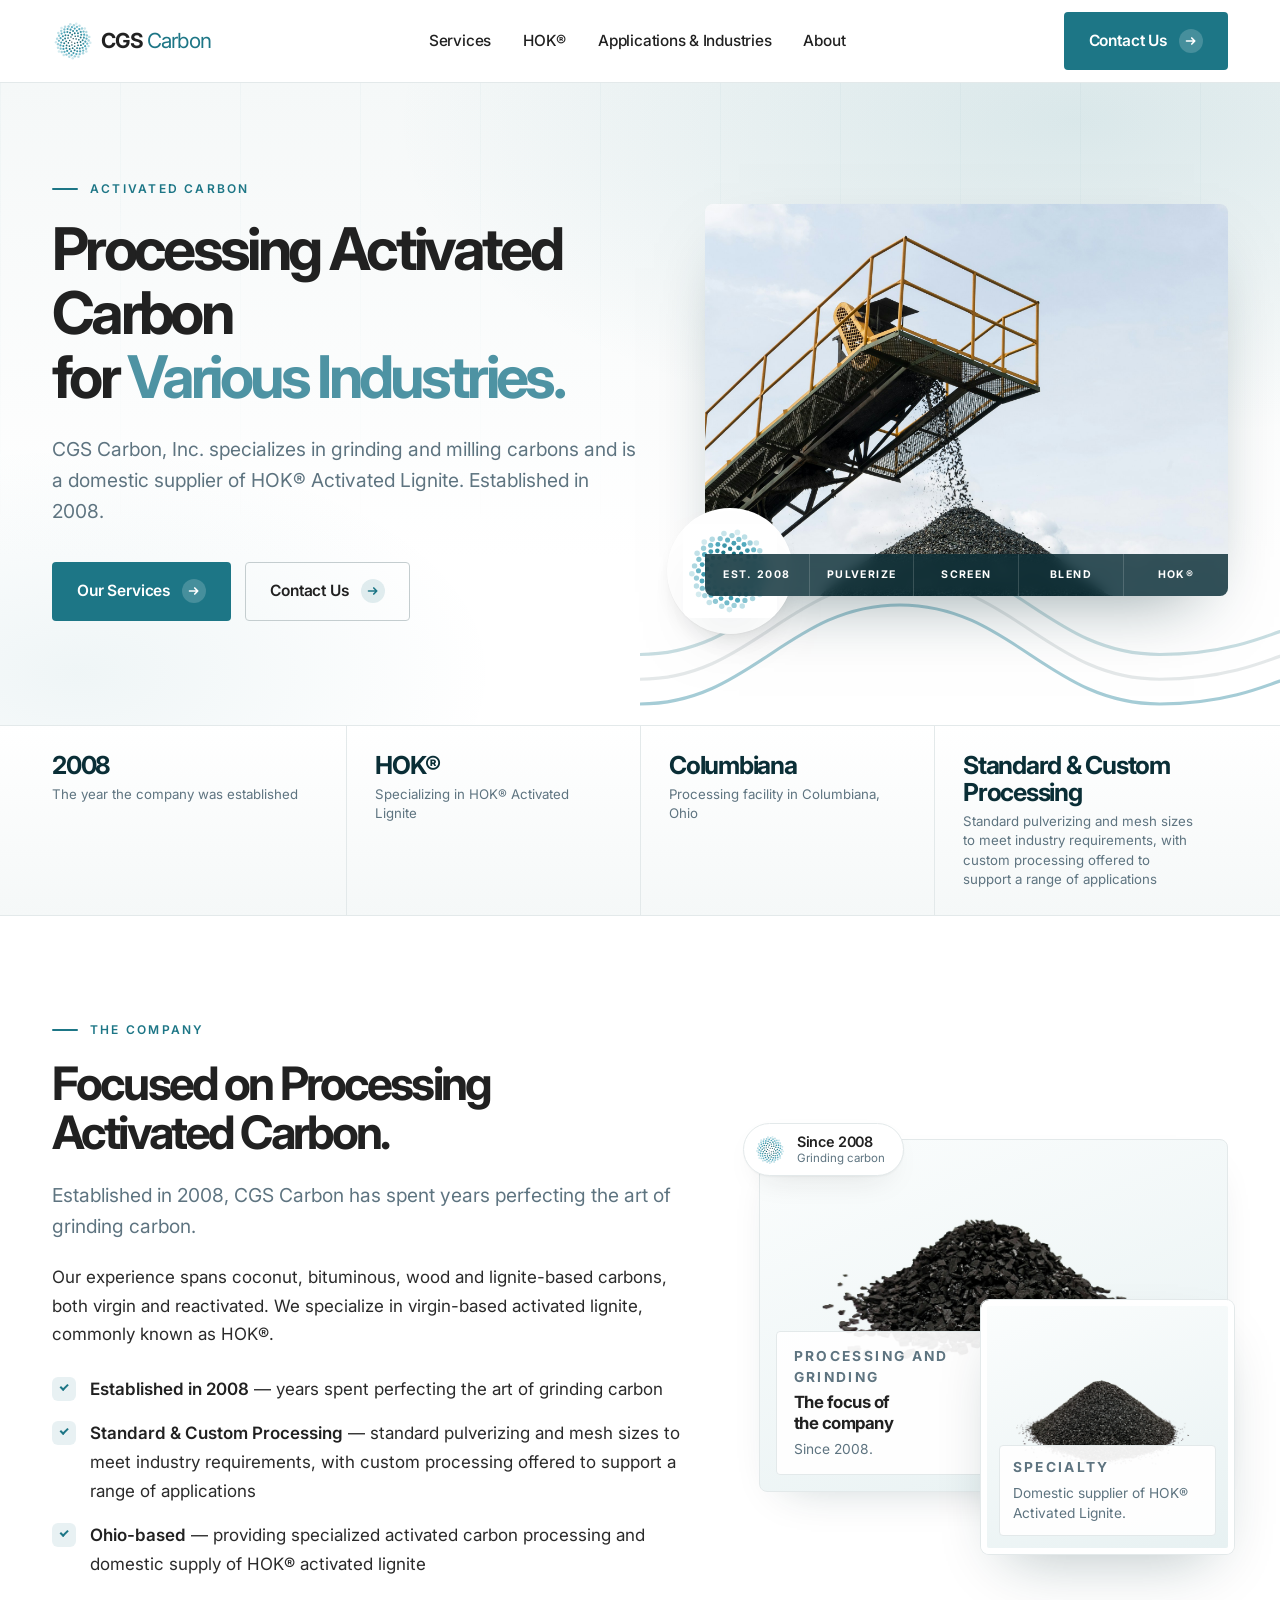
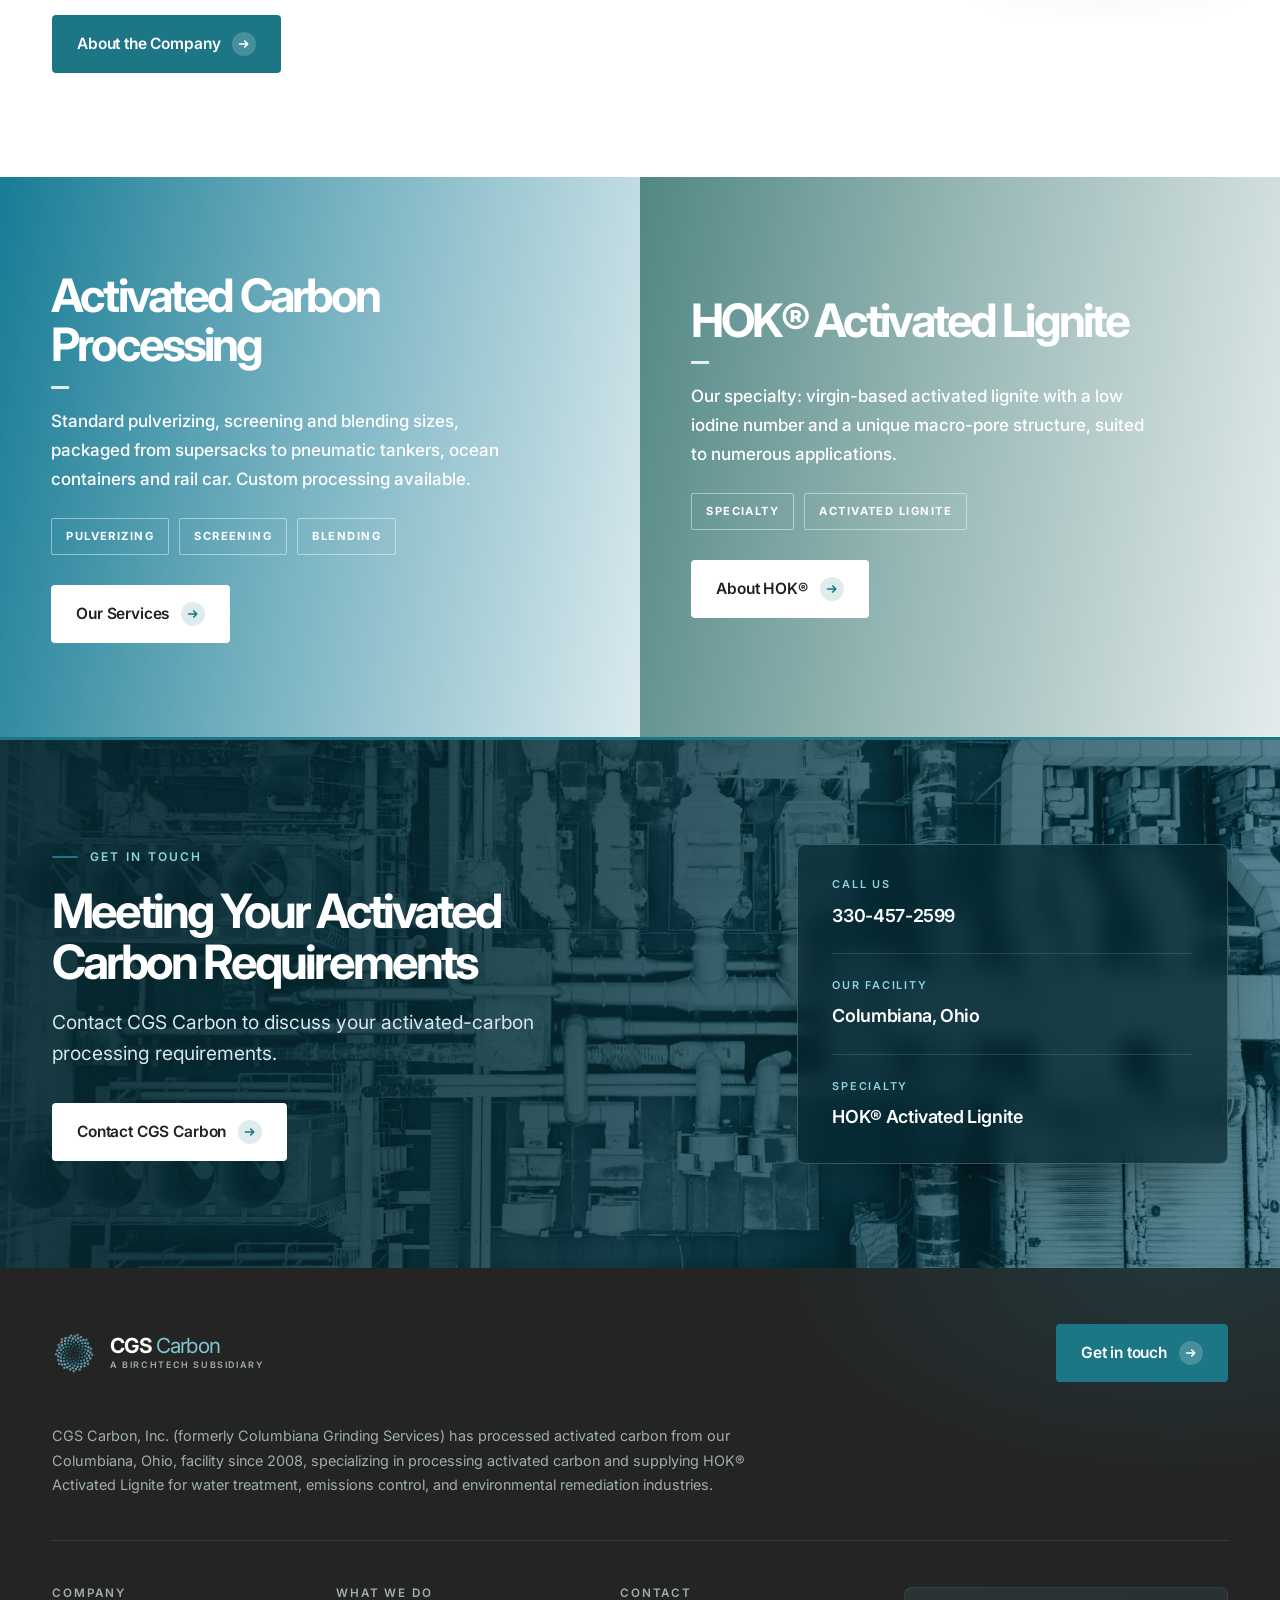
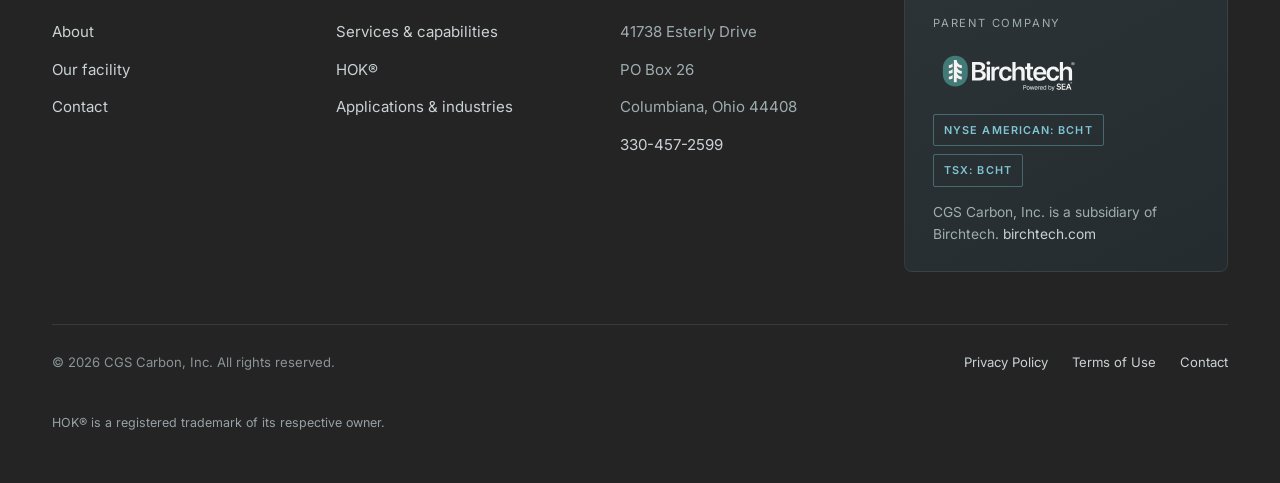
==== commit d666fd9c: "Remove the dark top bar above the header Co-Authored-By: Claude Opus 5 (1M context) <noreply@anthrop" ====
--- a/index.html
+++ b/index.html
@@ -15,8 +15,8 @@
 <link rel="preconnect" href="https://fonts.googleapis.com">
 <link rel="preconnect" href="https://fonts.gstatic.com" crossorigin>
 <link rel="stylesheet" href="https://fonts.googleapis.com/css2?family=Inter:wght@400;500;600;700;800&display=swap">
-<link rel="stylesheet" href="assets/css/global.css?v=24">
-<link rel="stylesheet" href="assets/css/home.css?v=24">
+<link rel="stylesheet" href="assets/css/global.css?v=25">
+<link rel="stylesheet" href="assets/css/home.css?v=25">
 <script type="application/ld+json">
 {"@context":"https://schema.org","@graph":[
  {"@type":"Organization","@id":"#org","name":"CGS Carbon, Inc.",
@@ -30,7 +30,7 @@
 </head>
 <body>
 <a class="skip" href="#main">Skip to main content</a>
-<script src="partials/header.js?v=24"></script>
+<script src="partials/header.js?v=25"></script>
 <main id="main">
 
 <!-- ================= HERO ================= -->
@@ -55,7 +55,7 @@
       </div>
     </div>
     <div class="hero-media">
-      <img src="assets/img/about-production.jpg?v=24"
+      <img src="assets/img/about-production.jpg?v=25"
         alt="Processed activated carbon discharging from a conveyor onto a stockpile">
       <ul class="spec-bar">
         <li>Est. 2008</li><li>Pulverize</li><li>Screen</li><li>Blend</li><li>HOK&reg;</li>
@@ -97,7 +97,7 @@
       </div>
       <div class="reveal photo-duo">
         <figure class="media-obj on-light pd-main">
-          <img loading="lazy" decoding="async" src="assets/img/hok-granules.jpg?v=24"
+          <img loading="lazy" decoding="async" src="assets/img/hok-granules.jpg?v=25"
             alt="A pile of coarse black activated carbon granules">
           <figcaption class="mo-cap">
             <p class="mo-kicker">Processing and grinding</p>
@@ -106,7 +106,7 @@
           </figcaption>
         </figure>
         <figure class="media-obj on-light pd-over">
-          <img loading="lazy" decoding="async" src="assets/img/hok-powder.jpg?v=24"
+          <img loading="lazy" decoding="async" src="assets/img/hok-powder.jpg?v=25"
             alt="A cone of fine black activated carbon powder">
           <figcaption class="mo-cap">
             <p class="mo-kicker">Specialty</p>
@@ -124,7 +124,7 @@
 <!-- ================= FEATURE PANELS ================= -->
 <div class="panels">
   <a class="panel panel-water" href="services.html">
-    <img loading="lazy" decoding="async" src="assets/img/ind-hero.jpg?v=24" alt="Aerial view of an industrial processing facility">
+    <img loading="lazy" decoding="async" src="assets/img/ind-hero.jpg?v=25" alt="Aerial view of an industrial processing facility">
     <div class="panel-inner">
       <h2>Activated Carbon Processing</h2>
       <p>Standard pulverizing, screening and blending sizes, packaged from supersacks to pneumatic
@@ -138,7 +138,7 @@
     </div>
   </a>
   <a class="panel panel-gas" href="hok-activated-lignite.html">
-    <img loading="lazy" decoding="async" src="assets/img/app-adsorptive.jpg?v=24" alt="Industrial process vessels and pipework">
+    <img loading="lazy" decoding="async" src="assets/img/app-adsorptive.jpg?v=25" alt="Industrial process vessels and pipework">
     <div class="panel-inner">
       <h2>HOK&reg; Activated Lignite</h2>
       <p>Our specialty: virgin-based activated lignite with a low iodine number and a unique macro-pore
@@ -184,7 +184,7 @@
 </section>
 
 </main>
-<script src="partials/footer.js?v=24"></script>
-<script src="assets/js/main.js?v=24" defer></script>
+<script src="partials/footer.js?v=25"></script>
+<script src="assets/js/main.js?v=25" defer></script>
 </body>
 </html>
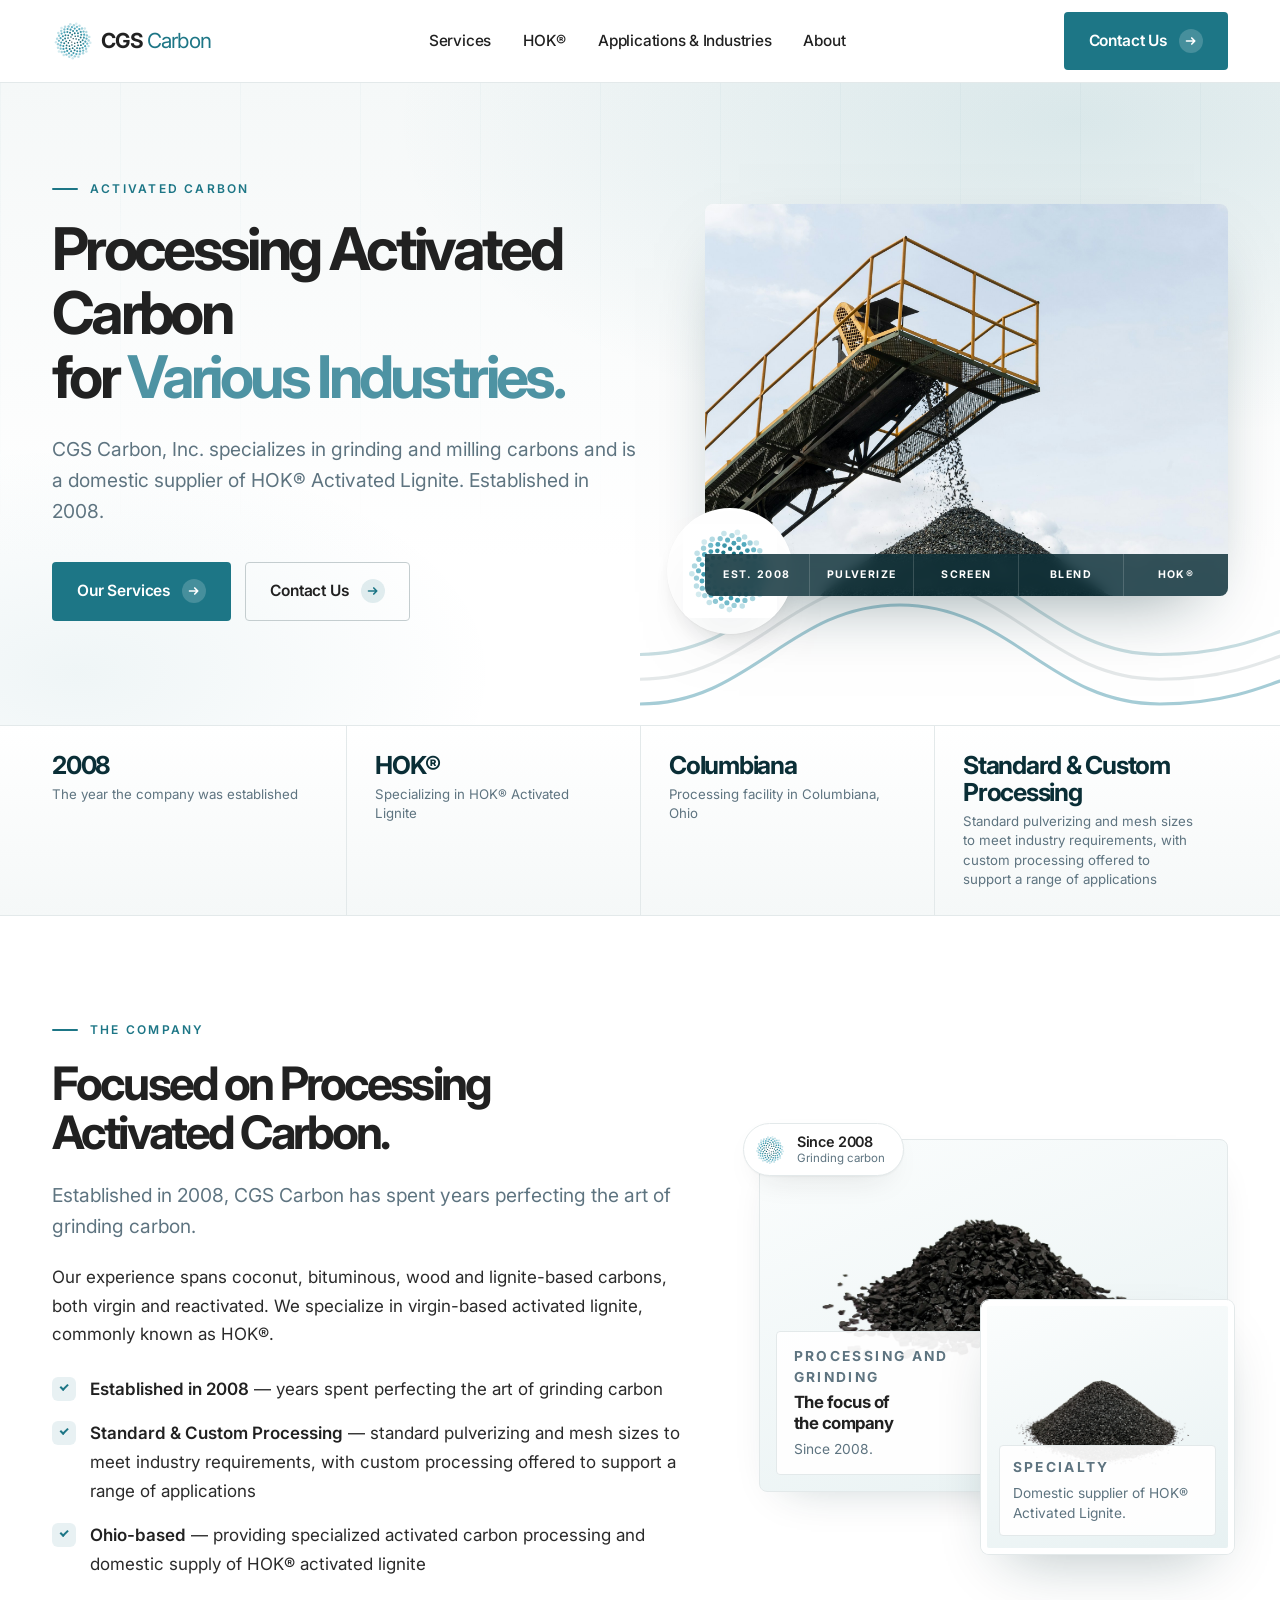
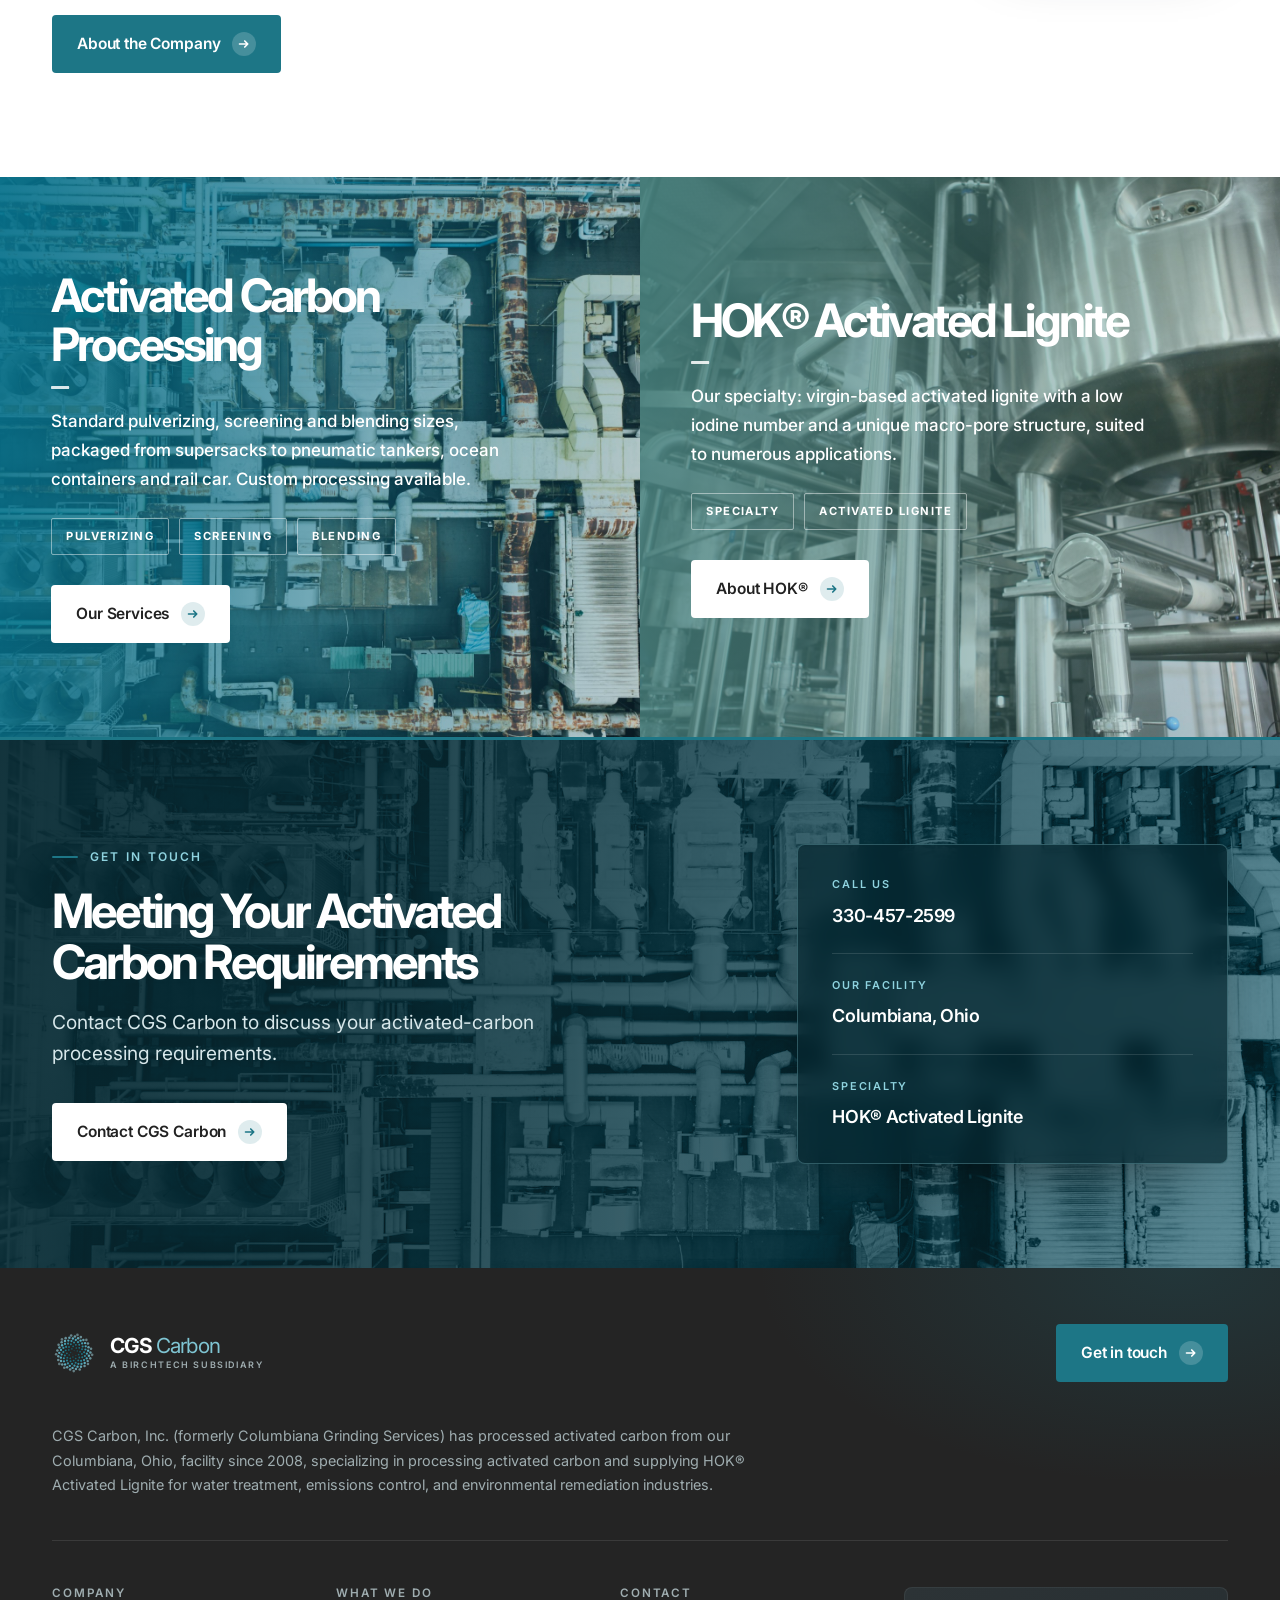
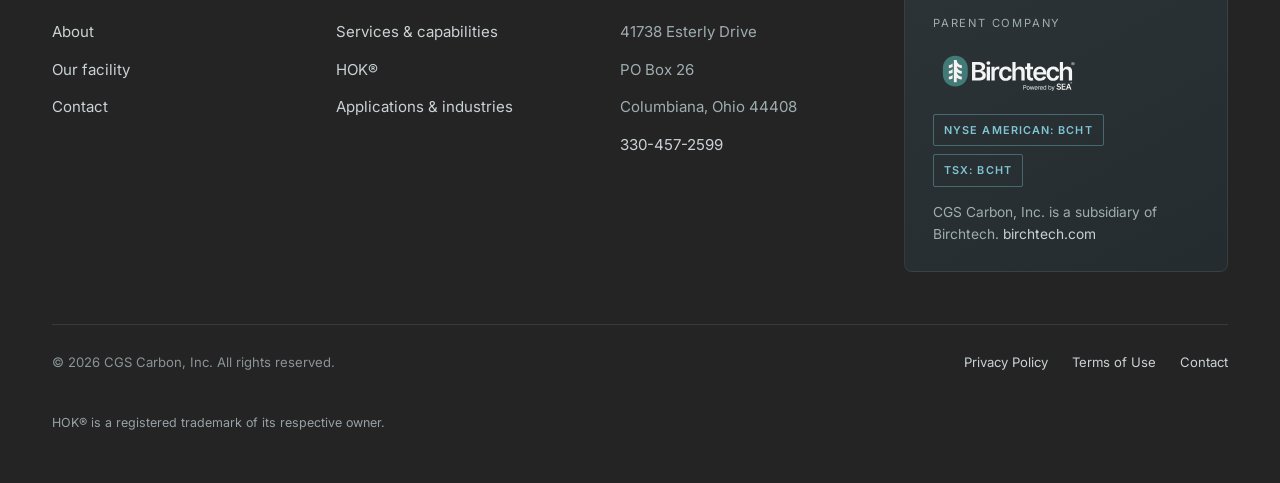
==== commit ab24c78b: "Clean URLs: drop .html from every link Internal links now point to /, /services, /about etc. An .hta" ====
--- a/index.html
+++ b/index.html
@@ -15,8 +15,8 @@
 <link rel="preconnect" href="https://fonts.googleapis.com">
 <link rel="preconnect" href="https://fonts.gstatic.com" crossorigin>
 <link rel="stylesheet" href="https://fonts.googleapis.com/css2?family=Inter:wght@400;500;600;700;800&display=swap">
-<link rel="stylesheet" href="assets/css/global.css?v=25">
-<link rel="stylesheet" href="assets/css/home.css?v=25">
+<link rel="stylesheet" href="assets/css/global.css?v=26">
+<link rel="stylesheet" href="assets/css/home.css?v=26">
 <script type="application/ld+json">
 {"@context":"https://schema.org","@graph":[
  {"@type":"Organization","@id":"#org","name":"CGS Carbon, Inc.",
@@ -30,7 +30,7 @@
 </head>
 <body>
 <a class="skip" href="#main">Skip to main content</a>
-<script src="partials/header.js?v=25"></script>
+<script src="partials/header.js?v=26"></script>
 <main id="main">
 
 <!-- ================= HERO ================= -->
@@ -50,12 +50,12 @@
       <p class="lead">CGS Carbon, Inc. specializes in grinding and milling carbons and is a domestic
       supplier of HOK&reg; Activated Lignite. Established in 2008.</p>
       <div class="btns">
-        <a class="btn btn-primary" href="services.html">Our Services<span class="ico" aria-hidden="true"><svg viewBox="0 0 16 16"><path d="M2 8h11M9 4l4 4-4 4" stroke-linecap="round" stroke-linejoin="round"/></svg></span></a>
-        <a class="btn btn-outline" href="contact.html">Contact Us<span class="ico" aria-hidden="true"><svg viewBox="0 0 16 16"><path d="M2 8h11M9 4l4 4-4 4" stroke-linecap="round" stroke-linejoin="round"/></svg></span></a>
+        <a class="btn btn-primary" href="services">Our Services<span class="ico" aria-hidden="true"><svg viewBox="0 0 16 16"><path d="M2 8h11M9 4l4 4-4 4" stroke-linecap="round" stroke-linejoin="round"/></svg></span></a>
+        <a class="btn btn-outline" href="contact">Contact Us<span class="ico" aria-hidden="true"><svg viewBox="0 0 16 16"><path d="M2 8h11M9 4l4 4-4 4" stroke-linecap="round" stroke-linejoin="round"/></svg></span></a>
       </div>
     </div>
     <div class="hero-media">
-      <img src="assets/img/about-production.jpg?v=25"
+      <img src="assets/img/about-production.jpg?v=26"
         alt="Processed activated carbon discharging from a conveyor onto a stockpile">
       <ul class="spec-bar">
         <li>Est. 2008</li><li>Pulverize</li><li>Screen</li><li>Blend</li><li>HOK&reg;</li>
@@ -93,11 +93,11 @@
           <li><strong>Standard &amp; Custom Processing</strong> &mdash; standard pulverizing and mesh sizes to meet industry requirements, with custom processing offered to support a range of applications</li>
           <li><strong>Ohio-based</strong> &mdash; providing specialized activated carbon processing and domestic supply of HOK&reg; activated lignite</li>
         </ul>
-        <div class="btns"><a class="btn btn-primary" href="about.html">About the Company<span class="ico" aria-hidden="true"><svg viewBox="0 0 16 16"><path d="M2 8h11M9 4l4 4-4 4" stroke-linecap="round" stroke-linejoin="round"/></svg></span></a></div>
+        <div class="btns"><a class="btn btn-primary" href="about">About the Company<span class="ico" aria-hidden="true"><svg viewBox="0 0 16 16"><path d="M2 8h11M9 4l4 4-4 4" stroke-linecap="round" stroke-linejoin="round"/></svg></span></a></div>
       </div>
       <div class="reveal photo-duo">
         <figure class="media-obj on-light pd-main">
-          <img loading="lazy" decoding="async" src="assets/img/hok-granules.jpg?v=25"
+          <img loading="lazy" decoding="async" src="assets/img/hok-granules.jpg?v=26"
             alt="A pile of coarse black activated carbon granules">
           <figcaption class="mo-cap">
             <p class="mo-kicker">Processing and grinding</p>
@@ -106,7 +106,7 @@
           </figcaption>
         </figure>
         <figure class="media-obj on-light pd-over">
-          <img loading="lazy" decoding="async" src="assets/img/hok-powder.jpg?v=25"
+          <img loading="lazy" decoding="async" src="assets/img/hok-powder.jpg?v=26"
             alt="A cone of fine black activated carbon powder">
           <figcaption class="mo-cap">
             <p class="mo-kicker">Specialty</p>
@@ -123,8 +123,8 @@
 
 <!-- ================= FEATURE PANELS ================= -->
 <div class="panels">
-  <a class="panel panel-water" href="services.html">
-    <img loading="lazy" decoding="async" src="assets/img/ind-hero.jpg?v=25" alt="Aerial view of an industrial processing facility">
+  <a class="panel panel-water" href="services">
+    <img loading="lazy" decoding="async" src="assets/img/ind-hero.jpg?v=26" alt="Aerial view of an industrial processing facility">
     <div class="panel-inner">
       <h2>Activated Carbon Processing</h2>
       <p>Standard pulverizing, screening and blending sizes, packaged from supersacks to pneumatic
@@ -137,8 +137,8 @@
       <div class="btns"><span class="btn btn-light">Our Services<span class="ico" aria-hidden="true"><svg viewBox="0 0 16 16"><path d="M2 8h11M9 4l4 4-4 4" stroke-linecap="round" stroke-linejoin="round"/></svg></span></span></div>
     </div>
   </a>
-  <a class="panel panel-gas" href="hok-activated-lignite.html">
-    <img loading="lazy" decoding="async" src="assets/img/app-adsorptive.jpg?v=25" alt="Industrial process vessels and pipework">
+  <a class="panel panel-gas" href="hok-activated-lignite">
+    <img loading="lazy" decoding="async" src="assets/img/app-adsorptive.jpg?v=26" alt="Industrial process vessels and pipework">
     <div class="panel-inner">
       <h2>HOK&reg; Activated Lignite</h2>
       <p>Our specialty: virgin-based activated lignite with a low iodine number and a unique macro-pore
@@ -162,7 +162,7 @@
         <p class="lead">Contact CGS Carbon to discuss your activated-carbon processing
         requirements.</p>
         <div class="btns">
-          <a class="btn btn-light" href="contact.html">Contact CGS Carbon<span class="ico" aria-hidden="true"><svg viewBox="0 0 16 16"><path d="M2 8h11M9 4l4 4-4 4" stroke-linecap="round" stroke-linejoin="round"/></svg></span></a>
+          <a class="btn btn-light" href="contact">Contact CGS Carbon<span class="ico" aria-hidden="true"><svg viewBox="0 0 16 16"><path d="M2 8h11M9 4l4 4-4 4" stroke-linecap="round" stroke-linejoin="round"/></svg></span></a>
         </div>
       </div>
       <ul class="cta-meta">
@@ -184,7 +184,7 @@
 </section>
 
 </main>
-<script src="partials/footer.js?v=25"></script>
-<script src="assets/js/main.js?v=25" defer></script>
+<script src="partials/footer.js?v=26"></script>
+<script src="assets/js/main.js?v=26" defer></script>
 </body>
 </html>
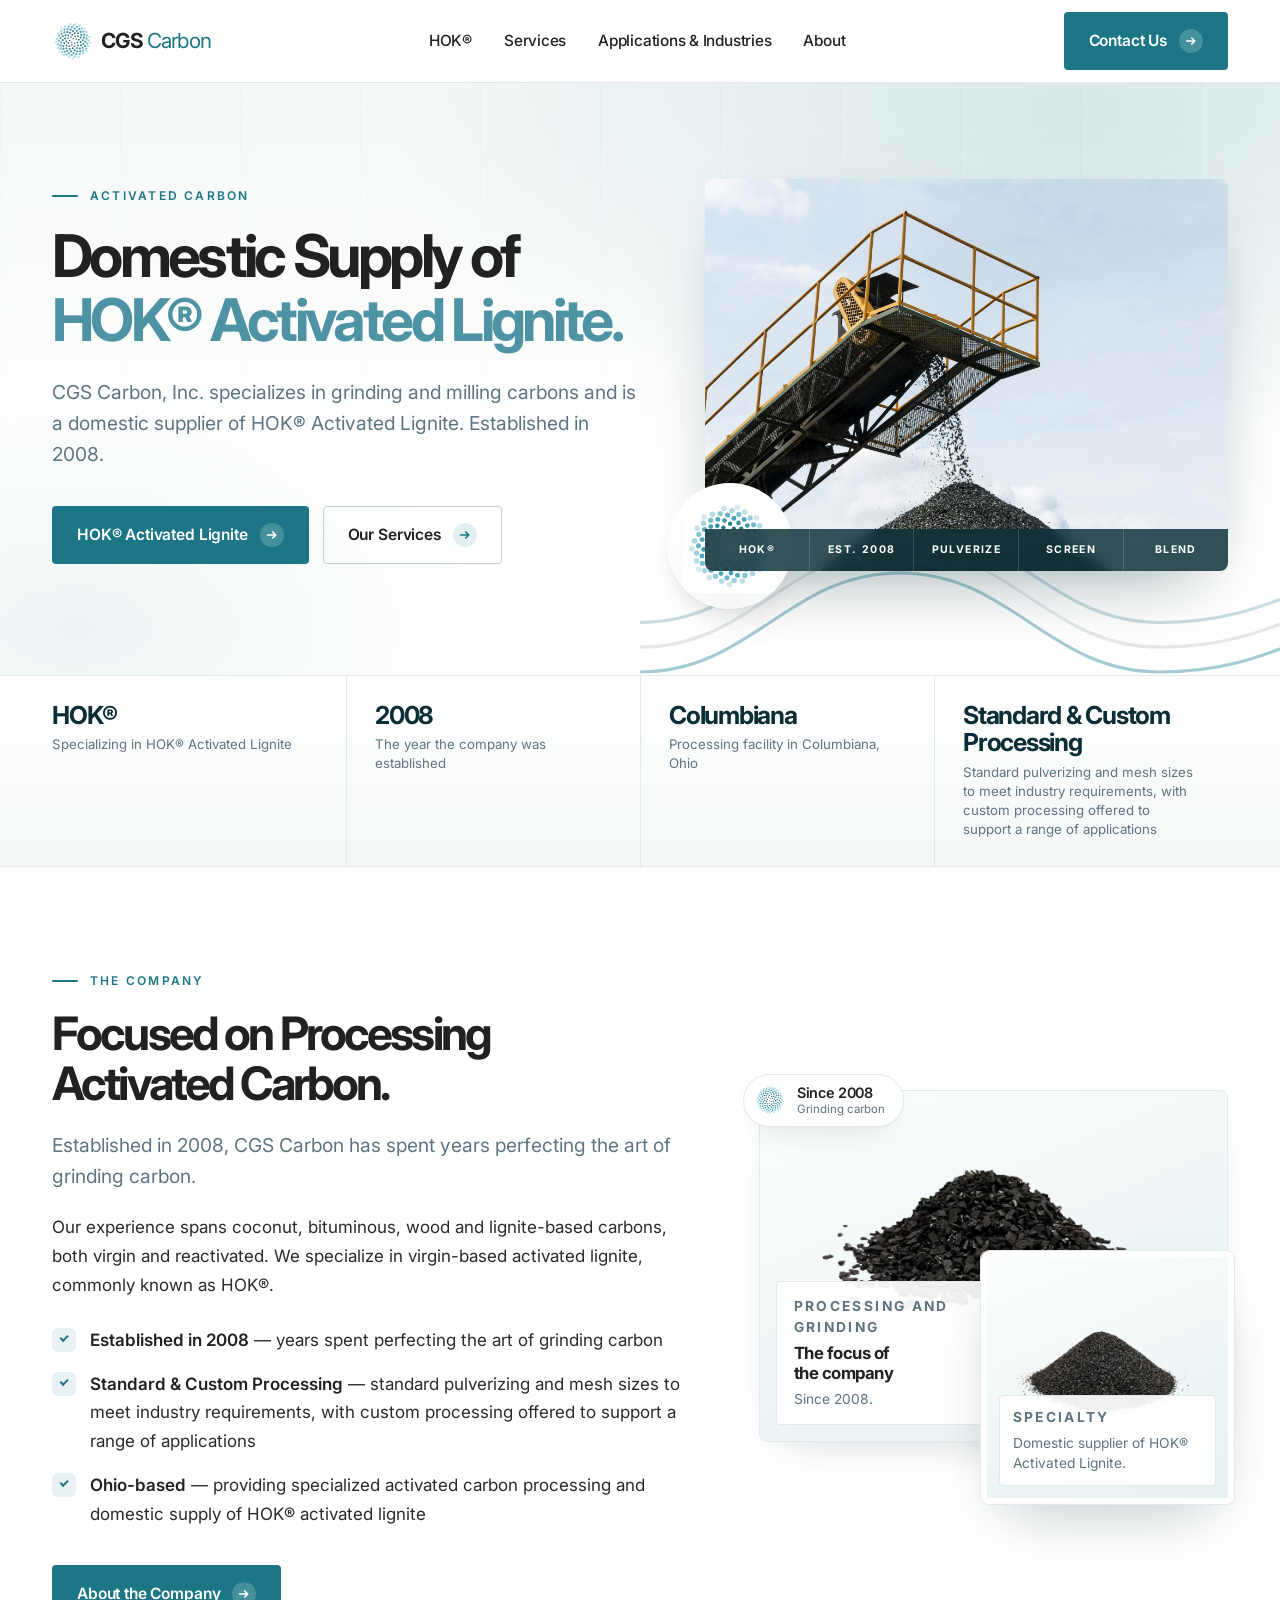
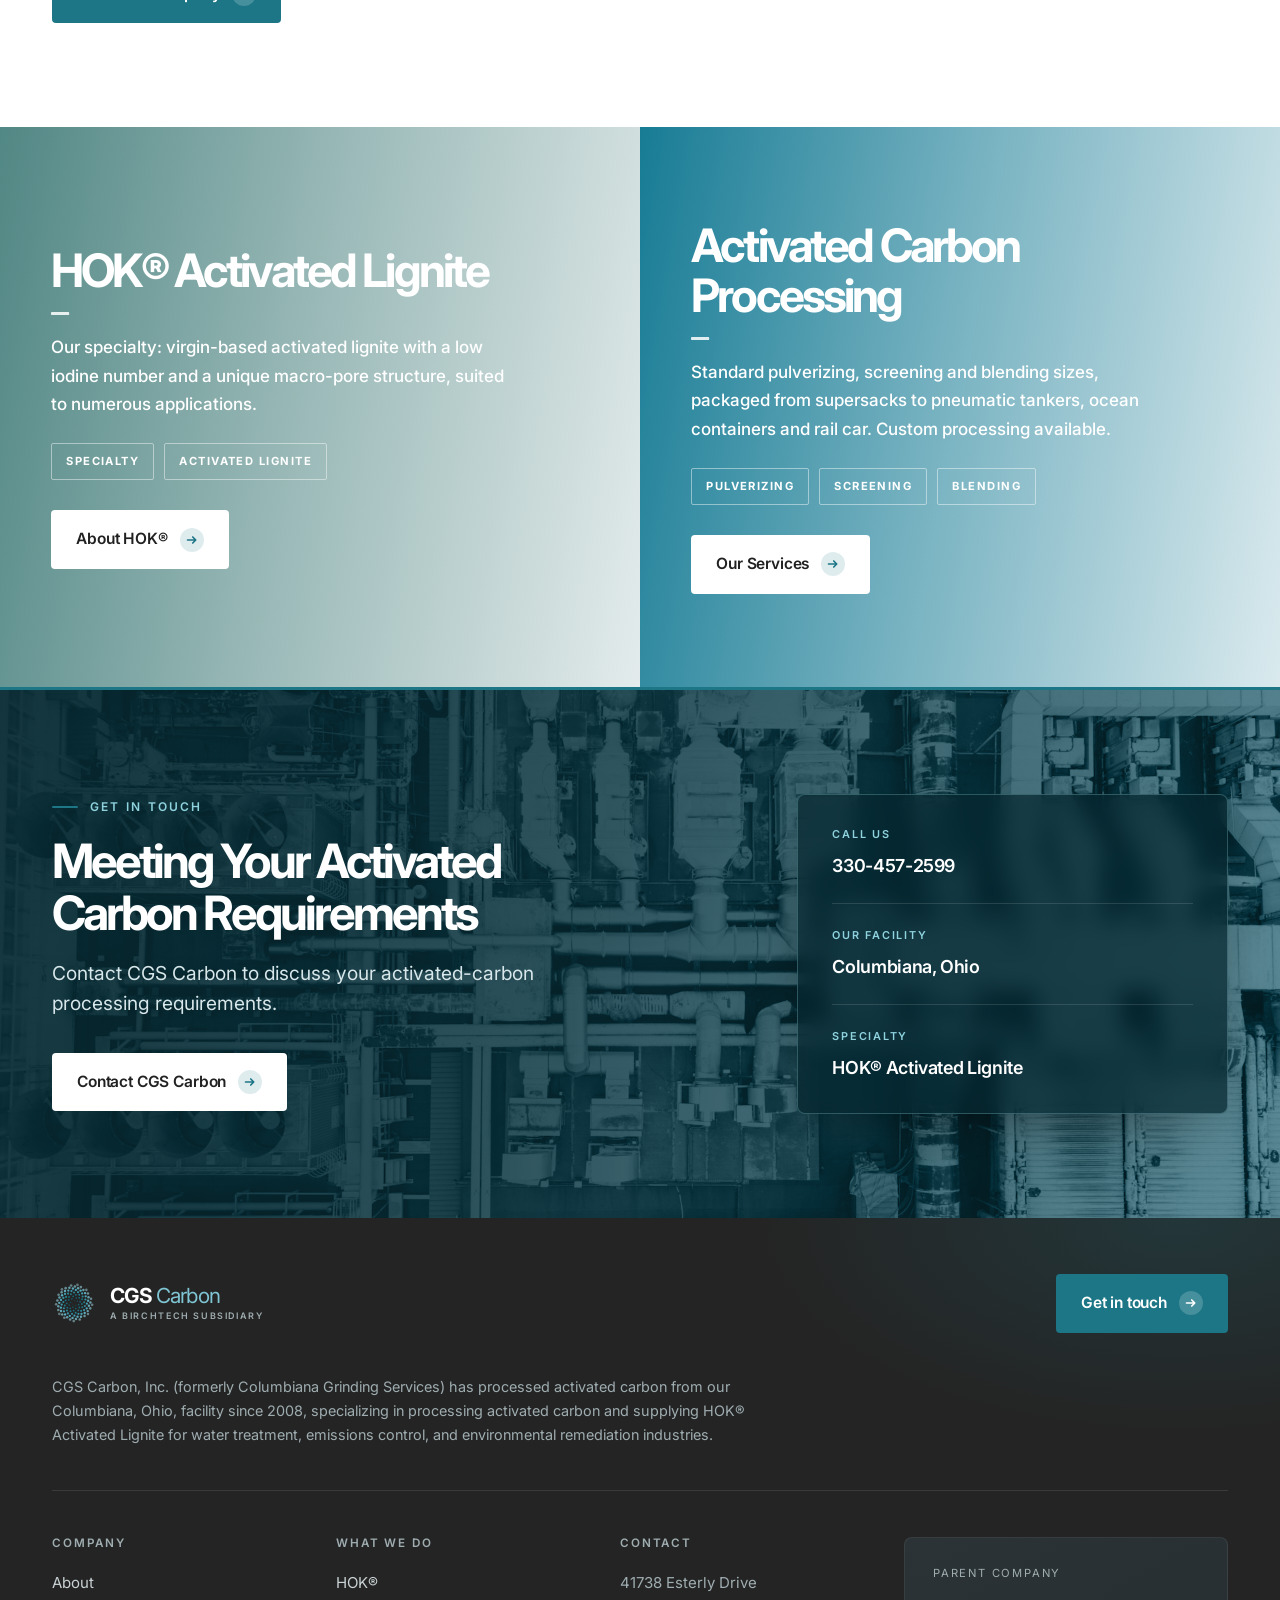
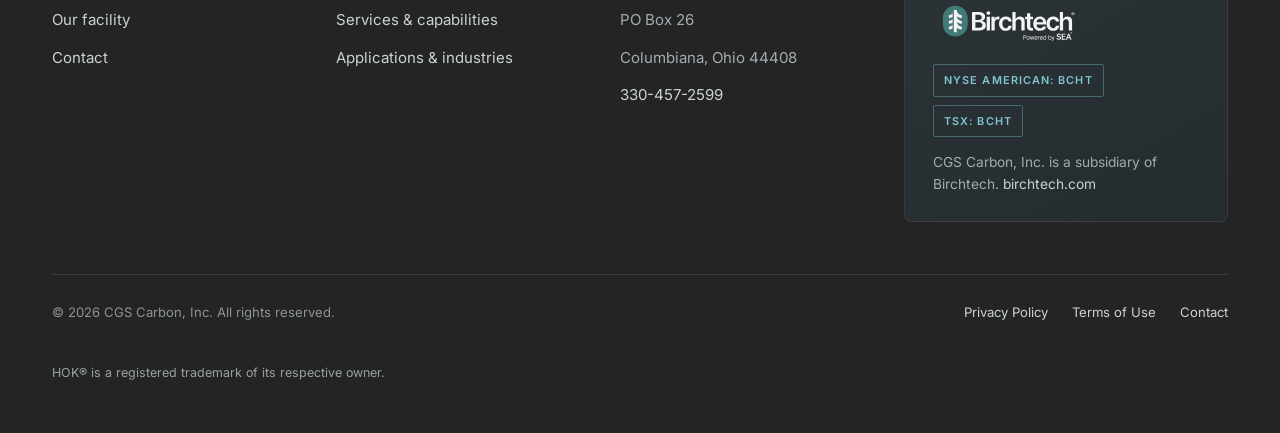
==== commit 87143ac5: "Change Request v10: HOK(R) leads the home page and navigation - Home H1 "Domestic Supply of / HOK(R)" ====
--- a/index.html
+++ b/index.html
@@ -3,20 +3,20 @@
 <head>
 <meta charset="utf-8">
 <meta name="viewport" content="width=device-width, initial-scale=1">
-<title>CGS Carbon, Inc. | Processing Activated Carbon for Various Industries</title>
-<meta name="description" content="CGS Carbon, Inc. specializes in grinding and milling carbons and is a domestic supplier of HOK&reg; Activated Lignite. Established 2008, Columbiana, Ohio.">
+<title>CGS Carbon, Inc. | Domestic Supply of HOK&reg; Activated Lignite</title>
+<meta name="description" content="Domestic supply of HOK&reg; Activated Lignite. CGS Carbon, Inc. specializes in grinding and milling carbons and is a domestic supplier of HOK&reg; Activated Lignite. Established 2008, Columbiana, Ohio.">
 <meta name="robots" content="index, follow">
 <meta name="theme-color" content="#1D7686">
 <meta property="og:site_name" content="CGS Carbon, Inc.">
-<meta property="og:title" content="CGS Carbon, Inc. | Processing Activated Carbon">
-<meta property="og:description" content="Specializing in grinding and milling carbons and a domestic supplier of HOK&reg; Activated Lignite. Established 2008.">
+<meta property="og:title" content="CGS Carbon, Inc. | Domestic Supply of HOK&reg; Activated Lignite">
+<meta property="og:description" content="Domestic supply of HOK&reg; Activated Lignite from CGS Carbon, Inc. Established 2008, Columbiana, Ohio.">
 <meta property="og:type" content="website">
 <link rel="icon" href="assets/img/favicon.svg" type="image/svg+xml">
 <link rel="preconnect" href="https://fonts.googleapis.com">
 <link rel="preconnect" href="https://fonts.gstatic.com" crossorigin>
 <link rel="stylesheet" href="https://fonts.googleapis.com/css2?family=Inter:wght@400;500;600;700;800&display=swap">
-<link rel="stylesheet" href="assets/css/global.css?v=26">
-<link rel="stylesheet" href="assets/css/home.css?v=26">
+<link rel="stylesheet" href="assets/css/global.css?v=27">
+<link rel="stylesheet" href="assets/css/home.css?v=27">
 <script type="application/ld+json">
 {"@context":"https://schema.org","@graph":[
  {"@type":"Organization","@id":"#org","name":"CGS Carbon, Inc.",
@@ -30,7 +30,7 @@
 </head>
 <body>
 <a class="skip" href="#main">Skip to main content</a>
-<script src="partials/header.js?v=26"></script>
+<script src="partials/header.js?v=27"></script>
 <main id="main">
 
 <!-- ================= HERO ================= -->
@@ -46,19 +46,19 @@
   <div class="wrap">
     <div>
       <p class="eyebrow">Activated Carbon</p>
-      <h1>Processing Activated Carbon<br>for <span class="fade">Various Industries.</span></h1>
+      <h1>Domestic Supply of<br><span class="fade">HOK&reg; Activated Lignite.</span></h1>
       <p class="lead">CGS Carbon, Inc. specializes in grinding and milling carbons and is a domestic
       supplier of HOK&reg; Activated Lignite. Established in 2008.</p>
       <div class="btns">
-        <a class="btn btn-primary" href="services">Our Services<span class="ico" aria-hidden="true"><svg viewBox="0 0 16 16"><path d="M2 8h11M9 4l4 4-4 4" stroke-linecap="round" stroke-linejoin="round"/></svg></span></a>
-        <a class="btn btn-outline" href="contact">Contact Us<span class="ico" aria-hidden="true"><svg viewBox="0 0 16 16"><path d="M2 8h11M9 4l4 4-4 4" stroke-linecap="round" stroke-linejoin="round"/></svg></span></a>
+        <a class="btn btn-primary" href="hok-activated-lignite">HOK&reg; Activated Lignite<span class="ico" aria-hidden="true"><svg viewBox="0 0 16 16"><path d="M2 8h11M9 4l4 4-4 4" stroke-linecap="round" stroke-linejoin="round"/></svg></span></a>
+        <a class="btn btn-outline" href="services">Our Services<span class="ico" aria-hidden="true"><svg viewBox="0 0 16 16"><path d="M2 8h11M9 4l4 4-4 4" stroke-linecap="round" stroke-linejoin="round"/></svg></span></a>
       </div>
     </div>
     <div class="hero-media">
-      <img src="assets/img/about-production.jpg?v=26"
+      <img src="assets/img/about-production.jpg?v=27"
         alt="Processed activated carbon discharging from a conveyor onto a stockpile">
       <ul class="spec-bar">
-        <li>Est. 2008</li><li>Pulverize</li><li>Screen</li><li>Blend</li><li>HOK&reg;</li>
+        <li>HOK&reg;</li><li>Est. 2008</li><li>Pulverize</li><li>Screen</li><li>Blend</li>
       </ul>
       <div class="hero-badge"><img src="assets/img/logo-mark.svg" alt=""></div>
     </div>
@@ -68,8 +68,8 @@
 <div class="herofacts">
   <div class="wrap">
     <ul>
+      <li><span class="k">HOK&reg;</span><span class="v">Specializing in HOK&reg; Activated Lignite</span></li>
       <li><span class="k">2008</span><span class="v">The year the company was established</span></li>
-      <li><span class="k">HOK&reg;</span><span class="v">Specializing in HOK&reg; Activated Lignite</span></li>
       <li><span class="k">Columbiana</span><span class="v">Processing facility in Columbiana, Ohio</span></li>
       <li><span class="k">Standard &amp; Custom Processing</span><span class="v">Standard pulverizing and mesh sizes to meet industry requirements, with custom processing offered to support a range of applications</span></li>
     </ul>
@@ -97,7 +97,7 @@
       </div>
       <div class="reveal photo-duo">
         <figure class="media-obj on-light pd-main">
-          <img loading="lazy" decoding="async" src="assets/img/hok-granules.jpg?v=26"
+          <img loading="lazy" decoding="async" src="assets/img/hok-granules.jpg?v=27"
             alt="A pile of coarse black activated carbon granules">
           <figcaption class="mo-cap">
             <p class="mo-kicker">Processing and grinding</p>
@@ -106,7 +106,7 @@
           </figcaption>
         </figure>
         <figure class="media-obj on-light pd-over">
-          <img loading="lazy" decoding="async" src="assets/img/hok-powder.jpg?v=26"
+          <img loading="lazy" decoding="async" src="assets/img/hok-powder.jpg?v=27"
             alt="A cone of fine black activated carbon powder">
           <figcaption class="mo-cap">
             <p class="mo-kicker">Specialty</p>
@@ -123,8 +123,21 @@
 
 <!-- ================= FEATURE PANELS ================= -->
 <div class="panels">
+  <a class="panel panel-gas" href="hok-activated-lignite">
+    <img loading="lazy" decoding="async" src="assets/img/app-adsorptive.jpg?v=27" alt="Industrial process vessels and pipework">
+    <div class="panel-inner">
+      <h2>HOK&reg; Activated Lignite</h2>
+      <p>Our specialty: virgin-based activated lignite with a low iodine number and a unique macro-pore
+      structure, suited to numerous applications.</p>
+      <ul class="pills">
+        <li class="pill">Specialty</li>
+        <li class="pill">Activated lignite</li>
+      </ul>
+      <div class="btns"><span class="btn btn-light">About HOK&reg;<span class="ico" aria-hidden="true"><svg viewBox="0 0 16 16"><path d="M2 8h11M9 4l4 4-4 4" stroke-linecap="round" stroke-linejoin="round"/></svg></span></span></div>
+    </div>
+  </a>
   <a class="panel panel-water" href="services">
-    <img loading="lazy" decoding="async" src="assets/img/ind-hero.jpg?v=26" alt="Aerial view of an industrial processing facility">
+    <img loading="lazy" decoding="async" src="assets/img/ind-hero.jpg?v=27" alt="Aerial view of an industrial processing facility">
     <div class="panel-inner">
       <h2>Activated Carbon Processing</h2>
       <p>Standard pulverizing, screening and blending sizes, packaged from supersacks to pneumatic
@@ -135,19 +148,6 @@
         <li class="pill">Blending</li>
       </ul>
       <div class="btns"><span class="btn btn-light">Our Services<span class="ico" aria-hidden="true"><svg viewBox="0 0 16 16"><path d="M2 8h11M9 4l4 4-4 4" stroke-linecap="round" stroke-linejoin="round"/></svg></span></span></div>
-    </div>
-  </a>
-  <a class="panel panel-gas" href="hok-activated-lignite">
-    <img loading="lazy" decoding="async" src="assets/img/app-adsorptive.jpg?v=26" alt="Industrial process vessels and pipework">
-    <div class="panel-inner">
-      <h2>HOK&reg; Activated Lignite</h2>
-      <p>Our specialty: virgin-based activated lignite with a low iodine number and a unique macro-pore
-      structure, suited to numerous applications.</p>
-      <ul class="pills">
-        <li class="pill">Specialty</li>
-        <li class="pill">Activated lignite</li>
-      </ul>
-      <div class="btns"><span class="btn btn-light">About HOK&reg;<span class="ico" aria-hidden="true"><svg viewBox="0 0 16 16"><path d="M2 8h11M9 4l4 4-4 4" stroke-linecap="round" stroke-linejoin="round"/></svg></span></span></div>
     </div>
   </a>
 </div>
@@ -184,7 +184,7 @@
 </section>
 
 </main>
-<script src="partials/footer.js?v=26"></script>
-<script src="assets/js/main.js?v=26" defer></script>
+<script src="partials/footer.js?v=27"></script>
+<script src="assets/js/main.js?v=27" defer></script>
 </body>
 </html>
